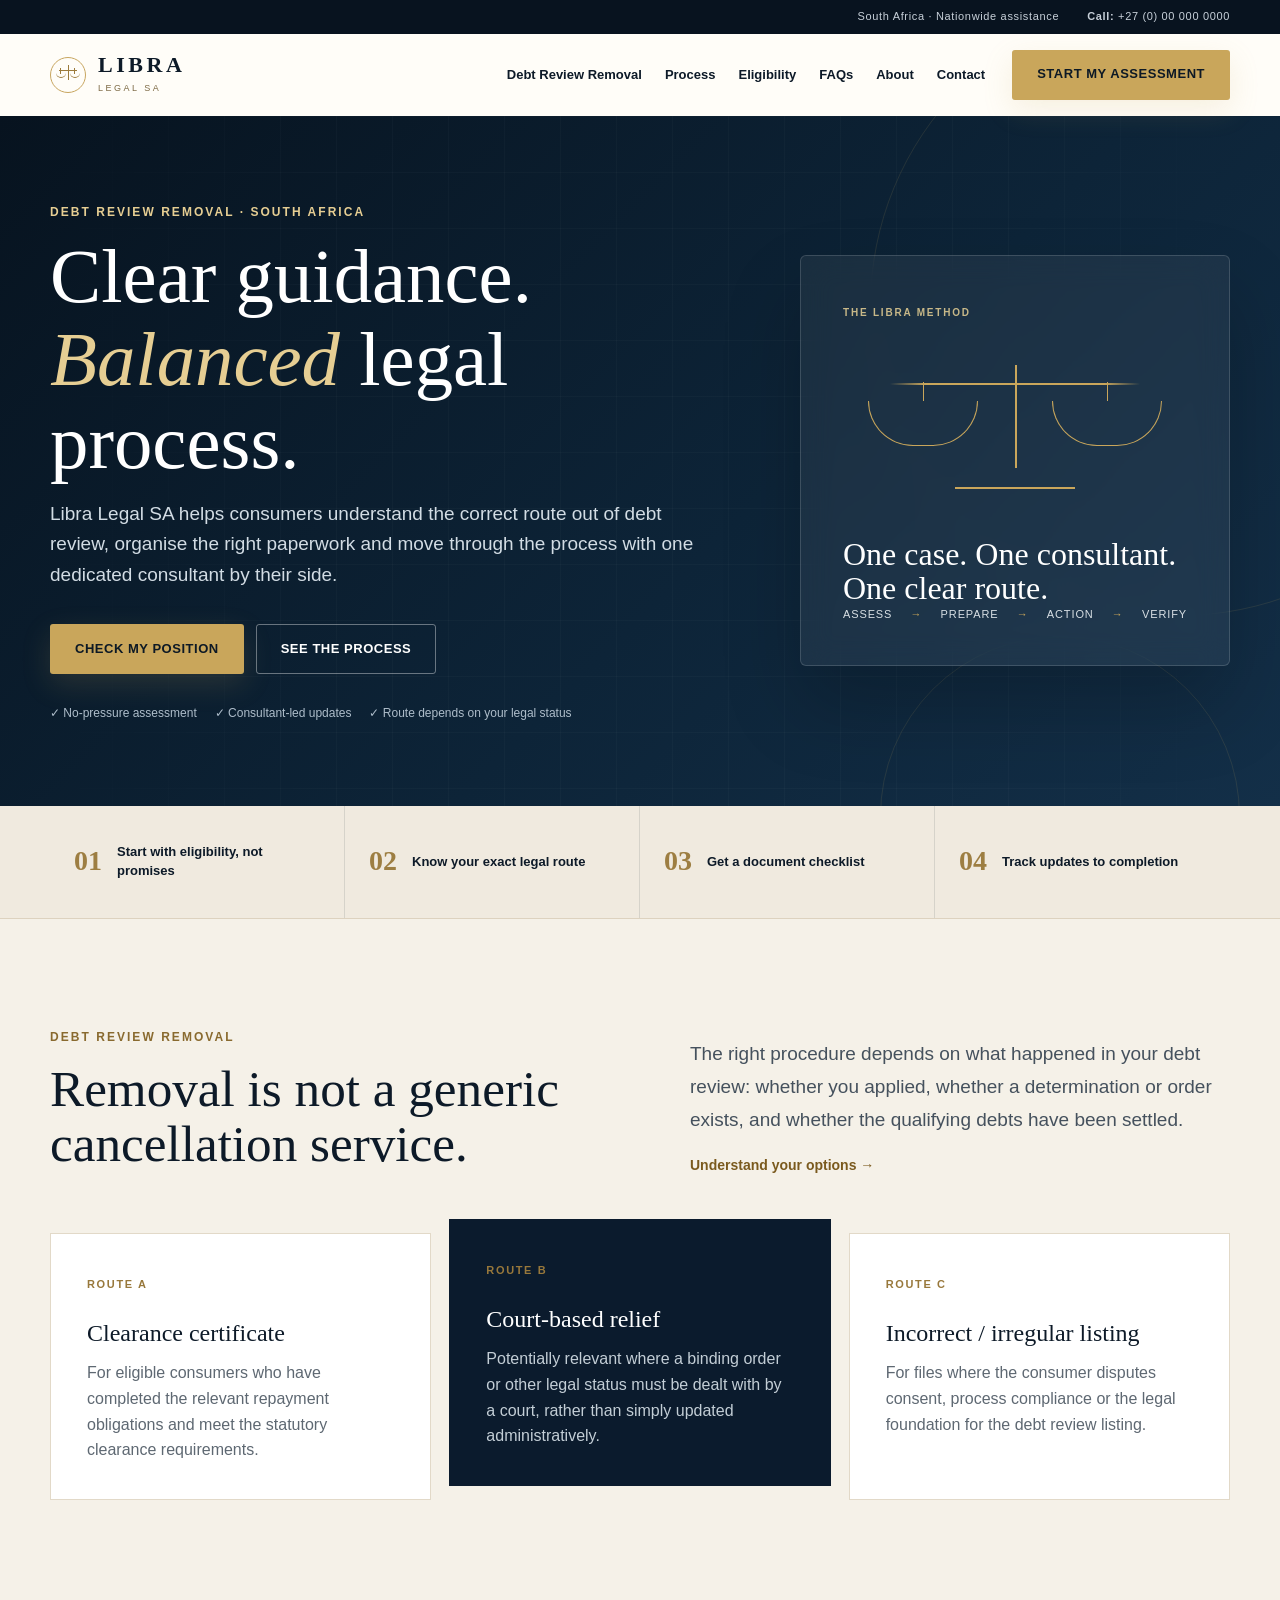
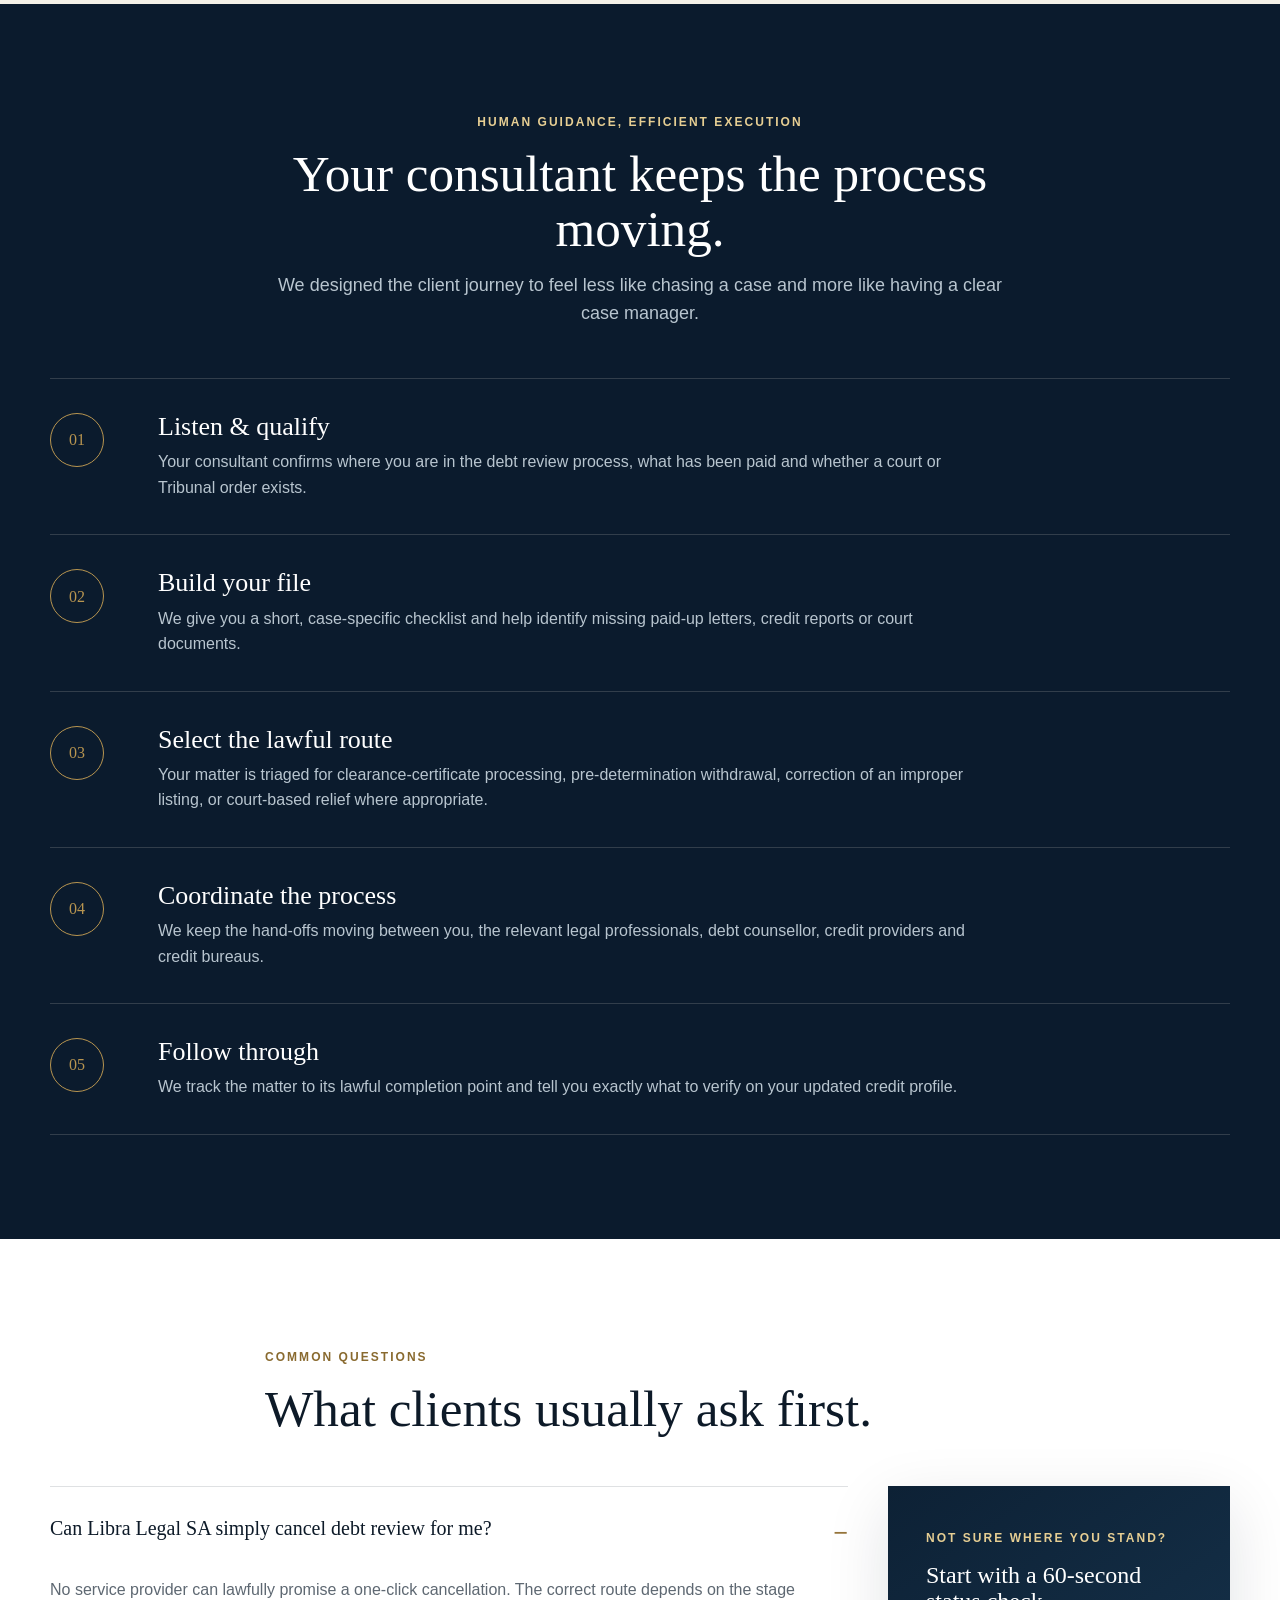
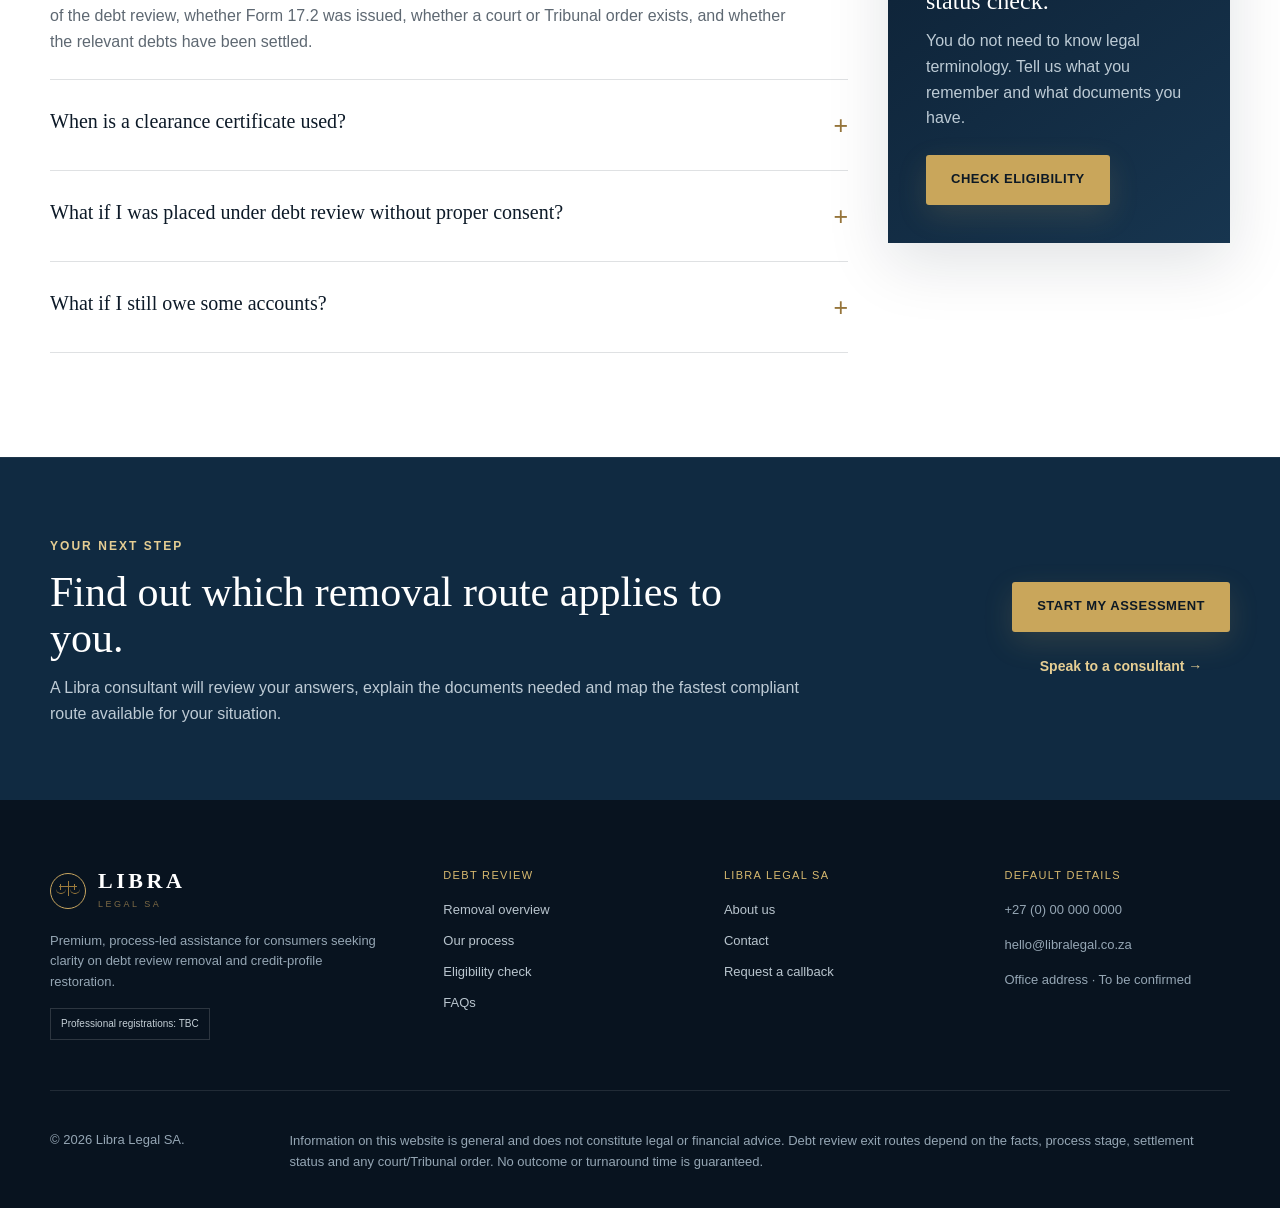
==== index.html @ 7b9835c5 "Add Libra Legal SA home page" ====
<!doctype html><html lang="en"><head><meta charset="utf-8"><meta name="viewport" content="width=device-width,initial-scale=1"><title>Libra Legal SA | Debt Review Removal</title><meta name="description" content="Libra Legal SA helps South African consumers understand and navigate the lawful debt review removal process."><link rel="stylesheet" href="assets/styles.css"></head><body><header class="site-header"><div class="utility-bar"><div class="shell utility-inner"><span>South Africa · Nationwide assistance</span><span><b>Call:</b> +27 (0) 00 000 0000</span></div></div><div class="shell nav-row"><a href="index.html" class="brand" aria-label="Libra Legal SA home"><span class="brand-mark" aria-hidden="true"><span class="scale-beam"></span><span class="scale-stem"></span><span class="scale-pan scale-pan-left"></span><span class="scale-pan scale-pan-right"></span></span><span><strong>LIBRA</strong><small>LEGAL SA</small></span></a><button class="menu-button" aria-expanded="false" aria-label="Toggle navigation"><span></span><span></span><span></span></button><nav class="nav-links" aria-label="Primary navigation"><a href="debt-review-removal.html">Debt Review Removal</a><a href="process.html">Process</a><a href="eligibility.html">Eligibility</a><a href="faq.html">FAQs</a><a href="about.html">About</a><a href="contact.html">Contact</a><a href="apply.html" class="button button-gold nav-cta">Start My Assessment</a></nav></div></header><main><section class="hero hero-home"><div class="hero-orbit orbit-one"></div><div class="hero-orbit orbit-two"></div><div class="shell hero-grid"><div class="hero-copy"><span class="eyebrow light">Debt review removal · South Africa</span><h1>Clear guidance.<br><em>Balanced</em> legal process.</h1><p class="hero-lead">Libra Legal SA helps consumers understand the correct route out of debt review, organise the right paperwork and move through the process with one dedicated consultant by their side.</p><div class="hero-actions"><a href="apply.html" class="button button-gold">Check My Position</a><a href="process.html" class="button button-ghost">See the Process</a></div><div class="hero-trust"><span>✓ No-pressure assessment</span><span>✓ Consultant-led updates</span><span>✓ Route depends on your legal status</span></div></div><div class="hero-panel"><div class="balance-card"><span class="mini-label">THE LIBRA METHOD</span><div class="balance-visual" aria-hidden="true"><div class="bv-beam"></div><div class="bv-stem"></div><div class="bv-base"></div><div class="bv-pan left"></div><div class="bv-pan right"></div></div><h2>One case. One consultant. One clear route.</h2><div class="micro-steps"><span>Assess</span><i>→</i><span>Prepare</span><i>→</i><span>Action</span><i>→</i><span>Verify</span></div></div></div></div></section><section class="stats-strip"><div class="shell stats-grid"><div><strong>01</strong><span>Start with eligibility, not promises</span></div><div><strong>02</strong><span>Know your exact legal route</span></div><div><strong>03</strong><span>Get a document checklist</span></div><div><strong>04</strong><span>Track updates to completion</span></div></div></section><section class="section ivory"><div class="shell split-heading"><div><span class="eyebrow">Debt review removal</span><h2>Removal is not a generic cancellation service.</h2></div><div><p class="big-copy">The right procedure depends on what happened in your debt review: whether you applied, whether a determination or order exists, and whether the qualifying debts have been settled.</p><a class="text-link" href="debt-review-removal.html">Understand your options →</a></div></div><div class="shell route-grid"><article class="route-card"><span>Route A</span><h3>Clearance certificate</h3><p>For eligible consumers who have completed the relevant repayment obligations and meet the statutory clearance requirements.</p></article><article class="route-card featured"><span>Route B</span><h3>Court-based relief</h3><p>Potentially relevant where a binding order or other legal status must be dealt with by a court, rather than simply updated administratively.</p></article><article class="route-card"><span>Route C</span><h3>Incorrect / irregular listing</h3><p>For files where the consumer disputes consent, process compliance or the legal foundation for the debt review listing.</p></article></div></section><section class="section dark-section"><div class="shell section-heading centered"><span class="eyebrow light">Human guidance, efficient execution</span><h2>Your consultant keeps the process moving.</h2><p>We designed the client journey to feel less like chasing a case and more like having a clear case manager.</p></div><div class="shell"><div class="journey-list"><article class="journey-step"><div class="journey-num">01</div><div><h3>Listen & qualify</h3><p>Your consultant confirms where you are in the debt review process, what has been paid and whether a court or Tribunal order exists.</p></div></article><article class="journey-step"><div class="journey-num">02</div><div><h3>Build your file</h3><p>We give you a short, case-specific checklist and help identify missing paid-up letters, credit reports or court documents.</p></div></article><article class="journey-step"><div class="journey-num">03</div><div><h3>Select the lawful route</h3><p>Your matter is triaged for clearance-certificate processing, pre-determination withdrawal, correction of an improper listing, or court-based relief where appropriate.</p></div></article><article class="journey-step"><div class="journey-num">04</div><div><h3>Coordinate the process</h3><p>We keep the hand-offs moving between you, the relevant legal professionals, debt counsellor, credit providers and credit bureaus.</p></div></article><article class="journey-step"><div class="journey-num">05</div><div><h3>Follow through</h3><p>We track the matter to its lawful completion point and tell you exactly what to verify on your updated credit profile.</p></div></article></div></div></section><section class="section white"><div class="shell section-heading"><span class="eyebrow">Common questions</span><h2>What clients usually ask first.</h2></div><div class="shell faq-layout"><div class="faq-list"><article class="faq-item is-open"><button aria-expanded="true"><span>Can Libra Legal SA simply cancel debt review for me?</span><span class="faq-symbol">−</span></button><div class="faq-answer"><p>No service provider can lawfully promise a one-click cancellation. The correct route depends on the stage of the debt review, whether Form 17.2 was issued, whether a court or Tribunal order exists, and whether the relevant debts have been settled.</p></div></article><article class="faq-item"><button aria-expanded="false"><span>When is a clearance certificate used?</span><span class="faq-symbol">+</span></button><div class="faq-answer" hidden><p>A section 71 clearance certificate is generally the cleanest route after the qualifying obligations under the debt rearrangement have been discharged. The certificate is issued by the appropriate NCR-registered debt counsellor and is then used to update the credit record.</p></div></article><article class="faq-item"><button aria-expanded="false"><span>What if I was placed under debt review without proper consent?</span><span class="faq-symbol">+</span></button><div class="faq-answer" hidden><p>That is a different legal issue from ordinary completion. We first assess the paperwork and status history. If the listing appears irregular, the matter may require correction, regulatory engagement and/or court relief, depending on the facts.</p></div></article><article class="faq-item"><button aria-expanded="false"><span>What if I still owe some accounts?</span><span class="faq-symbol">+</span></button><div class="faq-answer" hidden><p>You may not qualify for the ordinary clearance-certificate route yet. Depending on the stage of the matter and any order already granted, a court-based route may be considered. Eligibility must be assessed individually.</p></div></article></div><aside class="advisor-card"><span class="eyebrow light">Not sure where you stand?</span><h3>Start with a 60-second status check.</h3><p>You do not need to know legal terminology. Tell us what you remember and what documents you have.</p><a href="eligibility.html" class="button button-gold">Check Eligibility</a></aside></div></section><section class="cta-band"><div class="shell cta-grid"><div><span class="eyebrow light">Your next step</span><h2>Find out which removal route applies to you.</h2><p>A Libra consultant will review your answers, explain the documents needed and map the fastest compliant route available for your situation.</p></div><div class="cta-actions"><a href="apply.html" class="button button-gold">Start My Assessment</a><a href="contact.html" class="text-link light-link">Speak to a consultant →</a></div></div></section></main><footer class="site-footer"><div class="shell footer-grid"><div><a href="index.html" class="brand" aria-label="Libra Legal SA home"><span class="brand-mark" aria-hidden="true"><span class="scale-beam"></span><span class="scale-stem"></span><span class="scale-pan scale-pan-left"></span><span class="scale-pan scale-pan-right"></span></span><span><strong>LIBRA</strong><small>LEGAL SA</small></span></a><p class="footer-intro">Premium, process-led assistance for consumers seeking clarity on debt review removal and credit-profile restoration.</p><div class="legal-chip">Professional registrations: TBC</div></div><div><h3>Debt Review</h3><a href="debt-review-removal.html">Removal overview</a><a href="process.html">Our process</a><a href="eligibility.html">Eligibility check</a><a href="faq.html">FAQs</a></div><div><h3>Libra Legal SA</h3><a href="about.html">About us</a><a href="contact.html">Contact</a><a href="apply.html">Request a callback</a></div><div><h3>Default details</h3><p>+27 (0) 00 000 0000</p><p>hello@libralegal.co.za</p><p>Office address · To be confirmed</p></div></div><div class="shell footer-bottom"><p>© 2026 Libra Legal SA.</p><p class="footer-disclaimer">Information on this website is general and does not constitute legal or financial advice. Debt review exit routes depend on the facts, process stage, settlement status and any court/Tribunal order. No outcome or turnaround time is guaranteed.</p></div></footer><script src="assets/site.js"></script></body></html>
---- assets/styles.css ----
:root {
  --ink: #0d1a28;
  --navy: #0b1b2d;
  --navy-2: #122b42;
  --gold: #c9a65b;
  --gold-light: #e6ce93;
  --ivory: #f5f1e8;
  --paper: #fffdf8;
  --line: rgba(13, 26, 40, 0.13);
  --muted: #5e6872;
  --white: #ffffff;
  --shadow: 0 20px 60px rgba(9, 24, 39, 0.12);
}
* { box-sizing: border-box; }
html { scroll-behavior: smooth; }
body { margin: 0; font-family: Arial, Helvetica, sans-serif; color: var(--ink); background: var(--paper); line-height: 1.6; }
a { color: inherit; text-decoration: none; }
button, input, select, textarea { font: inherit; }
button { cursor: pointer; }
.shell { width: min(1180px, calc(100% - 40px)); margin: 0 auto; }
.narrow { max-width: 820px; }
.eyebrow { display: inline-block; text-transform: uppercase; letter-spacing: .17em; font-size: 12px; font-weight: 800; color: #896a2f; margin-bottom: 14px; }
.eyebrow.light { color: var(--gold-light); }
h1,h2,h3 { font-family: Georgia, 'Times New Roman', serif; line-height: 1.08; margin: 0; font-weight: 500; }
h1 { font-size: clamp(48px, 6vw, 82px); }
h2 { font-size: clamp(34px, 4vw, 52px); }
h3 { font-size: 24px; }
p { color: var(--muted); margin: 14px 0 0; }
.button { display: inline-flex; align-items: center; justify-content: center; min-height: 50px; padding: 0 24px; border-radius: 3px; font-size: 13px; font-weight: 800; letter-spacing: .04em; text-transform: uppercase; transition: .2s ease; border: 1px solid transparent; }
.button:hover { transform: translateY(-1px); }
.button-gold { background: var(--gold); color: #0d1925; box-shadow: 0 10px 30px rgba(201,166,91,.16); }
.button-gold:hover { background: #d4b56f; }
.button-dark { background: var(--navy); color: white; }
.button-ghost { color: white; border-color: rgba(255,255,255,.38); }
.text-link { display: inline-block; margin-top: 18px; color: #7a5a1e; font-weight: 800; font-size: 14px; }
.light-link { color: var(--gold-light); }
.utility-bar { background: #08131f; color: #c7d0d9; font-size: 11px; letter-spacing: .06em; }
.utility-inner { display:flex; justify-content:flex-end; gap:28px; padding: 8px 0; }
.site-header { background: rgba(255,253,248,.97); position: sticky; top: 0; z-index: 50; box-shadow: 0 1px 0 var(--line); backdrop-filter: blur(14px); }
.nav-row { min-height: 82px; display: flex; align-items: center; justify-content: space-between; gap: 30px; }
.brand { display: inline-flex; align-items: center; gap: 12px; min-width: 168px; }
.brand strong { display:block; font-family: Georgia, serif; font-size: 22px; letter-spacing:.16em; line-height:1; }
.brand small { display:block; font-size:9px; letter-spacing:.28em; color:#7d6a45; margin-top:5px; }
.brand-mark { width: 36px; height: 36px; position:relative; border: 1px solid #c7a55f; border-radius:50%; display:inline-block; }
.scale-beam { position:absolute; left:8px; right:8px; top:12px; height:1px; background:#9c7b3c; }
.scale-stem { position:absolute; width:1px; height:15px; left:17px; top:7px; background:#9c7b3c; }
.scale-pan { position:absolute; width:10px; height:5px; border-bottom:1px solid #9c7b3c; border-radius:0 0 10px 10px; top:15px; }
.scale-pan:before { content:""; position:absolute; width:1px; height:6px; background:#9c7b3c; left:4px; top:-5px; }
.scale-pan-left { left:5px; }.scale-pan-right{right:5px;}
.nav-links { display:flex; align-items:center; gap:23px; font-size:13px; font-weight:700; }
.nav-links > a:not(.button) { padding: 30px 0 27px; border-bottom: 2px solid transparent; }
.nav-links > a.active { color:#8a6a2f; border-bottom-color: var(--gold); }
.nav-cta { margin-left: 4px; }
.menu-button { display:none; background:none; border:0; padding:8px; }
.menu-button span { display:block; width:24px; height:2px; background:var(--ink); margin:5px 0; }
.hero { position:relative; overflow:hidden; background: linear-gradient(135deg, #07131f 0%, #0d2438 58%, #132f48 100%); color:white; }
.hero:before { content:""; position:absolute; inset:0; background-image: linear-gradient(rgba(255,255,255,.025) 1px, transparent 1px), linear-gradient(90deg, rgba(255,255,255,.025) 1px, transparent 1px); background-size:56px 56px; mask-image:linear-gradient(to right, transparent, black 25%, black 80%, transparent); }
.hero-grid { min-height: 690px; display:grid; grid-template-columns: 1.18fr .82fr; align-items:center; gap:72px; position:relative; z-index:2; padding:80px 0; }
.hero-copy h1 em { color: var(--gold-light); font-weight:500; }
.hero-lead { color:#d2dce4; font-size:19px; max-width:700px; }
.hero-actions { display:flex; gap:12px; margin-top:34px; }
.hero-trust { display:flex; flex-wrap:wrap; gap:18px; margin-top:30px; color:#aebdca; font-size:12px; }
.hero-panel { display:flex; justify-content:flex-end; }
.balance-card { width:100%; max-width:430px; padding:42px; background:rgba(255,255,255,.06); border:1px solid rgba(255,255,255,.15); border-radius:6px; box-shadow:0 40px 80px rgba(0,0,0,.2); backdrop-filter:blur(15px); }
.mini-label { letter-spacing:.18em; font-size:10px; color:#c8b888; font-weight:800; }
.balance-card h2 { font-size:32px; margin-top:28px; }
.balance-visual { height:170px; position:relative; margin:15px 0; }
.bv-beam { position:absolute; left:50%; top:44px; width:250px; height:2px; transform:translateX(-50%); background:linear-gradient(90deg, transparent, #c9a65b 14%, #c9a65b 86%, transparent); }
.bv-stem { position:absolute; left:50%; top:26px; width:2px; height:103px; background:#c9a65b; }
.bv-base { position:absolute; left:50%; transform:translateX(-50%); bottom:20px; width:120px; height:2px; background:#c9a65b; }
.bv-pan { position:absolute; top:62px; width:110px; height:45px; border:1px solid #c9a65b; border-top:0; border-radius:0 0 70px 70px; }
.bv-pan:before {content:""; position:absolute; top:-19px; left:54px; width:1px; height:19px; background:#c9a65b;}
.bv-pan.left{left:25px}.bv-pan.right{right:25px}
.micro-steps { display:flex; align-items:center; justify-content:space-between; gap:7px; font-size:11px; text-transform:uppercase; letter-spacing:.08em; color:#d9e0e5; }
.micro-steps i { color:#c9a65b; font-style:normal; }
.hero-orbit { position:absolute; border:1px solid rgba(201,166,91,.13); border-radius:50%; }
.orbit-one { width:620px; height:620px; right:-210px; top:-120px; }.orbit-two{width:360px;height:360px;right:40px;bottom:-190px;}
.stats-strip { background:#f0eadf; border-bottom:1px solid #ddd2bf; }
.stats-grid { display:grid; grid-template-columns:repeat(4,1fr); }
.stats-grid div { min-height:112px; padding:25px 24px; border-right:1px solid rgba(13,26,40,.11); display:flex; gap:15px; align-items:center; }
.stats-grid div:last-child{border-right:0}.stats-grid strong{font-family:Georgia,serif;font-size:28px;color:#9d7e42}.stats-grid span{font-size:13px;font-weight:700;line-height:1.4}
.section { padding: 104px 0; }
.ivory { background: var(--ivory); }.white{background:#fff}.dark-section{background:var(--navy);color:white}.dark-section p{color:#b8c5cf}
.split-heading { display:grid; grid-template-columns:1fr 1fr; gap:100px; align-items:start; }
.split-heading h2 { max-width:520px; }.big-copy{font-size:19px;line-height:1.75;color:#45515d}
.route-grid { display:grid; grid-template-columns:repeat(3,1fr); gap:18px; margin-top:55px; }
.route-card { background:#fff; padding:36px; border:1px solid #e2d9c8; min-height:250px; position:relative; }
.route-card > span { font-size:11px; letter-spacing:.15em; text-transform:uppercase; color:#98783b; font-weight:800; }
.route-card h3{margin-top:25px}.route-card.featured{background:var(--navy);color:white;border-color:var(--navy);transform:translateY(-14px)}.route-card.featured p{color:#c3ced6}
.section-heading { max-width:750px; margin-bottom:50px; }.section-heading.centered{margin-left:auto;margin-right:auto;text-align:center}.section-heading>p{font-size:18px}
.journey-list { border-top:1px solid rgba(150,150,150,.28); }
.journey-step { display:grid; grid-template-columns:80px 1fr; gap:28px; padding:34px 0; border-bottom:1px solid rgba(150,150,150,.28); }
.journey-num { width:54px;height:54px;border:1px solid #b89550;border-radius:50%;display:flex;align-items:center;justify-content:center;font-family:Georgia,serif;color:#b89550; }
.journey-step h3{font-size:26px}.journey-step p{max-width:830px;margin-top:8px}
.faq-layout { display:grid; grid-template-columns:1.4fr .6fr; gap:40px; align-items:start; }
.faq-list { border-top:1px solid var(--line); }
.faq-item { border-bottom:1px solid var(--line); }
.faq-item button { width:100%;background:none;border:0;padding:25px 0;display:flex;justify-content:space-between;gap:25px;text-align:left;font-family:Georgia,serif;font-size:20px;color:var(--ink); }
.faq-symbol{font-family:Arial;font-size:25px;color:#96753b}.faq-answer{padding:0 50px 25px 0}.faq-answer p{margin-top:0}
.advisor-card { background:linear-gradient(145deg,#0d2135,#17354f);color:white;padding:38px;box-shadow:var(--shadow); }.advisor-card p{color:#bdcbd5}.advisor-card .button{margin-top:24px}
.cta-band { background:#102a41;color:white;padding:74px 0;border-top:1px solid rgba(255,255,255,.06)}.cta-band.compact{padding:58px 0}.cta-grid{display:grid;grid-template-columns:1fr auto;gap:70px;align-items:center}.cta-grid h2{font-size:42px;max-width:730px}.cta-grid p{color:#becbd5;max-width:780px}.cta-actions{display:flex;flex-direction:column;align-items:center;gap:5px}
.site-footer { background:#08131f;color:white;padding-top:70px}.site-footer .brand{color:white}.site-footer p{color:#95a6b4;font-size:13px}.footer-grid{display:grid;grid-template-columns:1.5fr repeat(3,1fr);gap:55px}.footer-grid h3{font-family:Arial,sans-serif;text-transform:uppercase;letter-spacing:.12em;font-size:11px;color:#d7b96f;margin-bottom:18px}.footer-grid>div>a:not(.brand){display:block;color:#b9c5ce;font-size:13px;margin:10px 0}.footer-intro{max-width:330px}.legal-chip{display:inline-block;margin-top:15px;border:1px solid rgba(255,255,255,.15);padding:7px 10px;font-size:10px;color:#c5d0d7}.footer-bottom{border-top:1px solid rgba(255,255,255,.1);margin-top:50px;padding:25px 0 35px;display:grid;grid-template-columns:.35fr 1.65fr;gap:40px}.footer-disclaimer{line-height:1.65}
.page-hero { background:linear-gradient(135deg,#081725,#12324d);color:white;padding:105px 0 100px;position:relative;overflow:hidden}.page-hero:after{content:"";position:absolute;width:430px;height:430px;border:1px solid rgba(201,166,91,.15);border-radius:50%;right:-80px;top:-160px}.page-hero h1{font-size:clamp(45px,5.5vw,72px)}.page-hero p{font-size:19px;color:#c5d1da;max-width:760px}.page-hero .button{margin-top:28px}
.content-grid{display:grid;grid-template-columns:1.25fr .75fr;gap:70px;align-items:start}.content-main p{font-size:18px}.notice-box{margin-top:30px;padding:22px;border-left:3px solid var(--gold);background:#f4efe5;color:#43505c}.side-card{background:#f7f3eb;padding:34px;border:1px solid #e5dbc9}.side-card ul{padding-left:20px;color:#56616c}.side-card li{margin:12px 0}
.pathway-grid{display:grid;grid-template-columns:repeat(3,1fr);gap:20px}.pathway-grid article{background:white;border:1px solid #e1d8c7;padding:36px}.path-icon{width:48px;height:48px;border:1px solid #bd9952;display:flex;align-items:center;justify-content:center;border-radius:50%;color:#8a692d;font-family:Georgia,serif;margin-bottom:26px}.pathway-grid h3{font-size:26px}.pathway-grid a{display:inline-block;margin-top:20px;color:#806027;font-weight:800;font-size:13px}
.two-col{display:grid;grid-template-columns:.75fr 1.25fr;gap:90px;align-items:start}.document-list{display:grid;grid-template-columns:1fr 1fr;border-top:1px solid rgba(255,255,255,.16)}.document-list span{padding:22px 16px;border-bottom:1px solid rgba(255,255,255,.16);font-size:14px;color:#d0d9e0}.document-list span:before{content:"✓";color:#d0ad63;margin-right:11px}
.procedure-grid{display:grid;grid-template-columns:.7fr 1.3fr;gap:90px}.procedure-title{position:sticky;top:145px;align-self:start}.procedure-flow article{display:grid;grid-template-columns:60px 1fr;gap:20px;padding:25px 0;border-bottom:1px solid var(--line)}.procedure-flow article:first-child{border-top:1px solid var(--line)}.procedure-flow b{width:42px;height:42px;border:1px solid #b8944f;border-radius:50%;display:flex;align-items:center;justify-content:center;color:#8f6e32}.procedure-flow h3{font-size:24px}.procedure-flow p{margin-top:5px}
.promise-grid{display:grid;grid-template-columns:.7fr 1.3fr;gap:80px}.promise-cards{display:grid;grid-template-columns:repeat(3,1fr);gap:15px}.promise-cards article{border:1px solid rgba(255,255,255,.15);padding:27px}.promise-cards h3{font-size:22px}
.eligibility-layout{display:grid;grid-template-columns:.65fr 1.35fr;gap:70px;align-items:start}.mini-disclaimer{margin-top:25px;font-size:12px;color:#737c84;border-left:2px solid #b99652;padding-left:13px}.eligibility-card{background:white;padding:40px;box-shadow:var(--shadow);border:1px solid #e5dccb}.question-block{padding:5px 0 27px;margin-bottom:22px;border-bottom:1px solid var(--line)}.question-block h3{font-size:22px}.pill-options{display:flex;gap:9px;margin-top:18px}.pill-options button{border:1px solid #d2c7b4;background:#fbfaf6;padding:9px 17px;border-radius:999px;font-size:12px;font-weight:800;color:#4f5c67}.pill-options button.selected{background:var(--navy);color:white;border-color:var(--navy)}.screening-result{background:#f4efe4;padding:28px;margin-top:18px}.screening-result h2{font-size:31px}.screening-result .button{margin-top:22px}.screening-hint{font-size:13px}
.faq-page-grid{display:grid;grid-template-columns:.75fr 1.25fr;gap:80px}.about-grid{display:grid;grid-template-columns:.75fr 1.25fr;gap:100px}.values-grid{display:grid;grid-template-columns:repeat(4,1fr);gap:16px}.values-grid article{background:white;padding:30px;border:1px solid #e5dccb}.values-grid span{font-family:Georgia,serif;color:#9d7b3a;font-size:23px}.values-grid h3{margin-top:26px;font-size:24px}
.contact-grid{display:grid;grid-template-columns:repeat(3,1fr);gap:18px}.contact-card{background:white;border:1px solid #e3dac9;padding:34px}.contact-card h2{font-size:28px}.contact-action{margin-top:30px;background:var(--navy);color:white;padding:40px;display:flex;justify-content:space-between;align-items:center;gap:30px}.contact-action h2{font-size:34px}.contact-action p{color:#bdc9d2}
.apply-page{background:linear-gradient(135deg,#071520,#102b43);min-height:calc(100vh - 112px);padding:80px 0;color:white}.apply-grid{display:grid;grid-template-columns:.8fr 1.2fr;gap:70px;align-items:start}.apply-copy{padding-top:40px;position:sticky;top:150px}.apply-copy h1{font-size:56px}.apply-copy>p{color:#c2ced7;font-size:18px}.apply-points{display:flex;flex-direction:column;gap:14px;margin-top:34px}.apply-points span{font-size:14px;color:#d8e0e5}.apply-points b{display:inline-flex;width:28px;height:28px;border:1px solid #bb9954;border-radius:50%;align-items:center;justify-content:center;color:#d2b876;margin-right:10px}.security-note{margin-top:30px;font-size:12px;color:#8fa3b2}.form-shell{background:#fff;color:var(--ink);padding:42px;box-shadow:0 30px 80px rgba(0,0,0,.2)}.form-grid{display:grid;grid-template-columns:1fr 1fr;gap:20px}.lead-form label{font-size:12px;font-weight:800;color:#3f4a54;display:flex;flex-direction:column;gap:7px}.lead-form input,.lead-form select,.lead-form textarea{width:100%;border:1px solid #d8d2c6;padding:13px 14px;background:#fdfcf9;color:var(--ink);outline:none}.lead-form input:focus,.lead-form select:focus,.lead-form textarea:focus{border-color:#b18d47;box-shadow:0 0 0 3px rgba(177,141,71,.1)}.wide{grid-column:1/-1}.checkbox-row{margin-top:20px!important;display:grid!important;grid-template-columns:auto 1fr;align-items:start;gap:10px!important;line-height:1.45}.checkbox-row input{width:auto}.form-submit{width:100%;margin-top:20px;border:0}.form-note{text-align:center;font-size:11px}.success-card{text-align:center;padding:55px 10px}.success-icon{width:64px;height:64px;border-radius:50%;background:#eef1e9;border:1px solid #94a672;display:flex;align-items:center;justify-content:center;margin:0 auto 25px;font-size:28px;color:#607943}.success-card h2{font-size:36px}.success-card .button{margin-top:25px}
@media (max-width: 1050px){.nav-links{gap:14px;font-size:12px}.nav-cta{padding:0 15px}.hero-grid{gap:35px}.footer-grid{grid-template-columns:1.2fr 1fr 1fr}.footer-grid>div:last-child{grid-column:2/-1}.promise-cards{grid-template-columns:1fr}.values-grid{grid-template-columns:1fr 1fr}}
@media (max-width: 850px){.utility-inner{justify-content:center}.utility-inner span:first-child{display:none}.menu-button{display:block}.nav-links{position:absolute;display:none;flex-direction:column;align-items:stretch;gap:0;top:114px;left:0;right:0;background:#fff;padding:18px 20px 25px;box-shadow:0 25px 40px rgba(0,0,0,.12)}.nav-links.nav-open{display:flex}.nav-links > a:not(.button){padding:14px 8px;border-bottom:1px solid #eee}.nav-cta{margin-top:12px}.hero-grid{grid-template-columns:1fr;min-height:auto}.hero-panel{justify-content:flex-start}.balance-card{max-width:520px}.stats-grid{grid-template-columns:1fr 1fr}.split-heading,.faq-layout,.content-grid,.two-col,.procedure-grid,.promise-grid,.eligibility-layout,.faq-page-grid,.about-grid,.apply-grid{grid-template-columns:1fr;gap:45px}.procedure-title,.apply-copy{position:static}.route-grid,.pathway-grid,.contact-grid{grid-template-columns:1fr}.route-card.featured{transform:none}.document-list{grid-template-columns:1fr}.cta-grid{grid-template-columns:1fr}.cta-actions{align-items:flex-start}.footer-grid{grid-template-columns:1fr 1fr}.footer-grid>div:last-child{grid-column:auto}.footer-bottom{grid-template-columns:1fr;gap:5px}.section{padding:78px 0}.values-grid{grid-template-columns:1fr 1fr}.contact-action{align-items:flex-start;flex-direction:column}.form-shell{padding:30px}}
@media (max-width: 560px){.shell{width:min(100% - 28px,1180px)}.hero-grid{padding:64px 0}.hero h1{font-size:48px}.hero-actions{flex-direction:column;align-items:stretch}.hero-trust{flex-direction:column;gap:8px}.balance-card{padding:28px}.stats-grid{grid-template-columns:1fr}.stats-grid div{border-right:0;border-bottom:1px solid rgba(13,26,40,.11)}.split-heading{gap:30px}.section{padding:65px 0}.journey-step{grid-template-columns:54px 1fr;gap:16px}.journey-num{width:46px;height:46px}.footer-grid{grid-template-columns:1fr}.values-grid{grid-template-columns:1fr}.form-grid{grid-template-columns:1fr}.wide{grid-column:auto}.form-shell{padding:22px}.pill-options{flex-wrap:wrap}.page-hero{padding:75px 0}.page-hero h1{font-size:44px}.apply-copy h1{font-size:46px}.utility-bar{display:none}.nav-links{top:82px}}
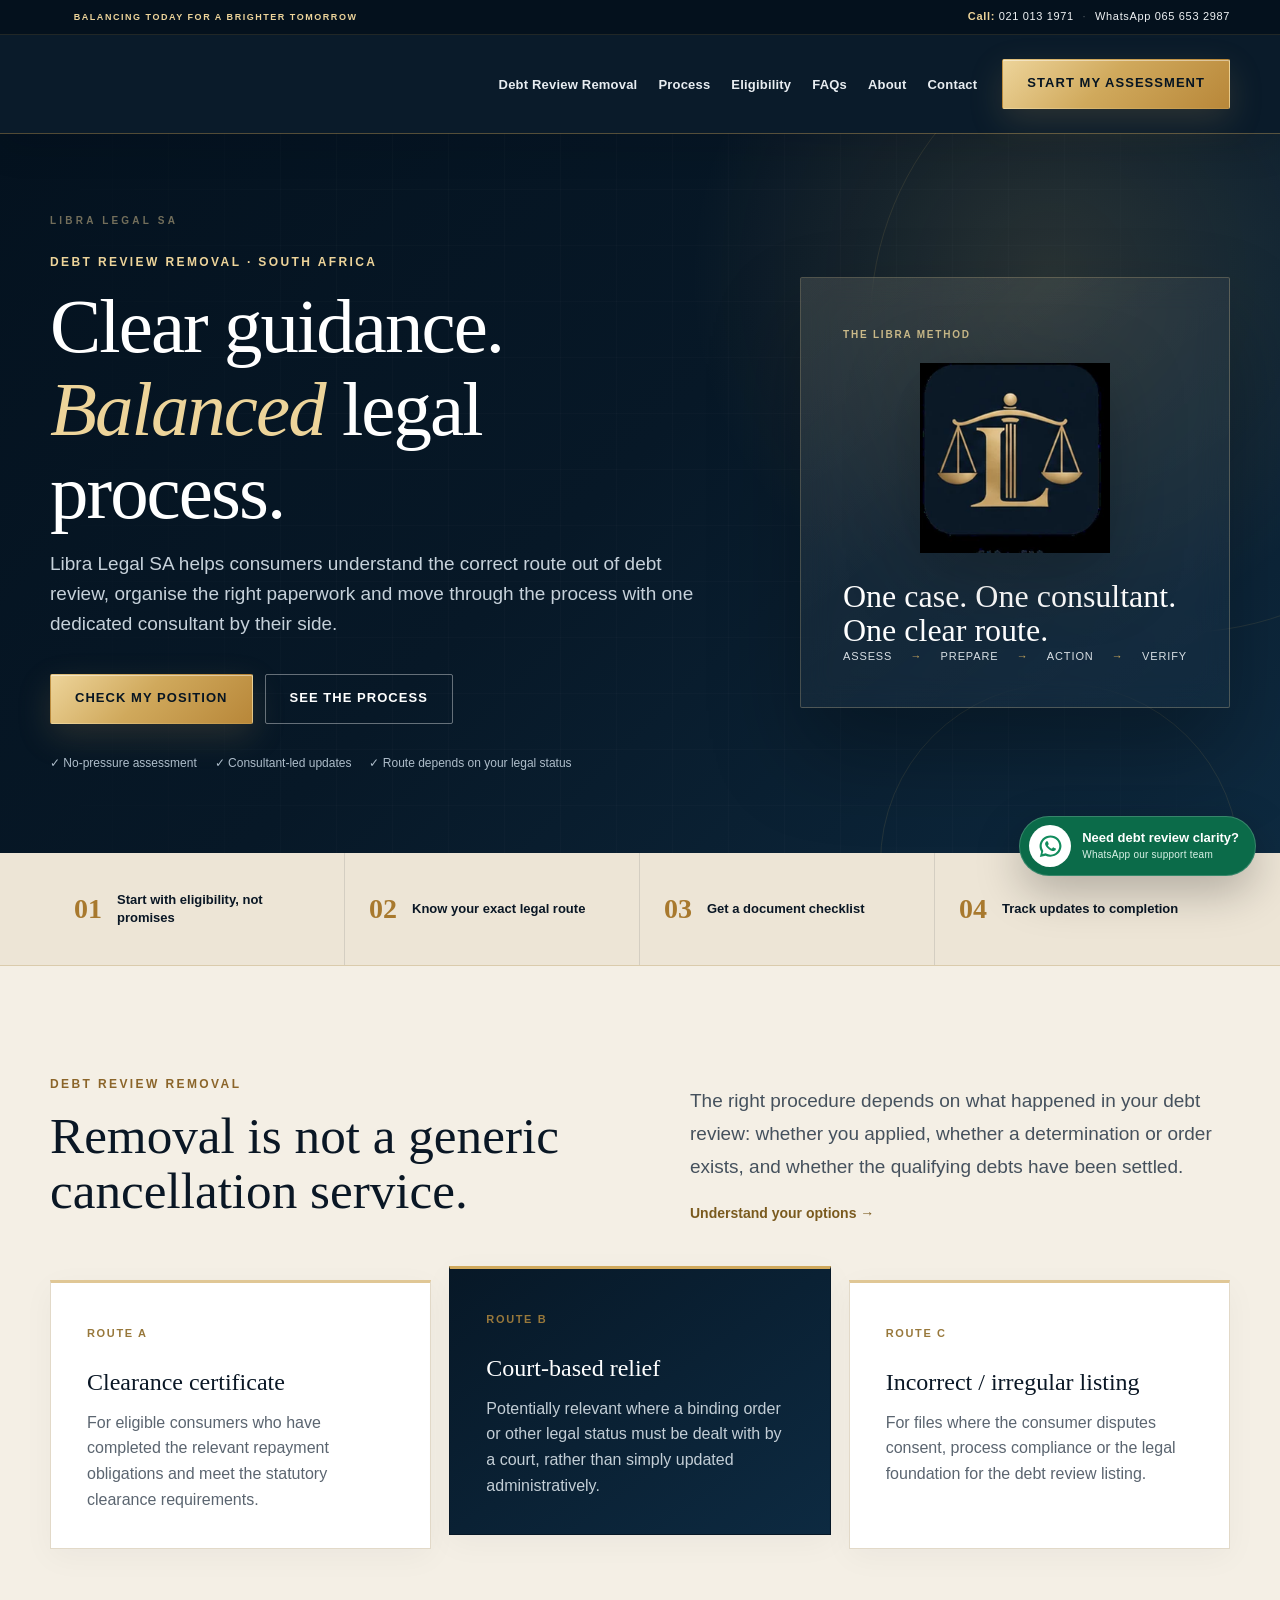
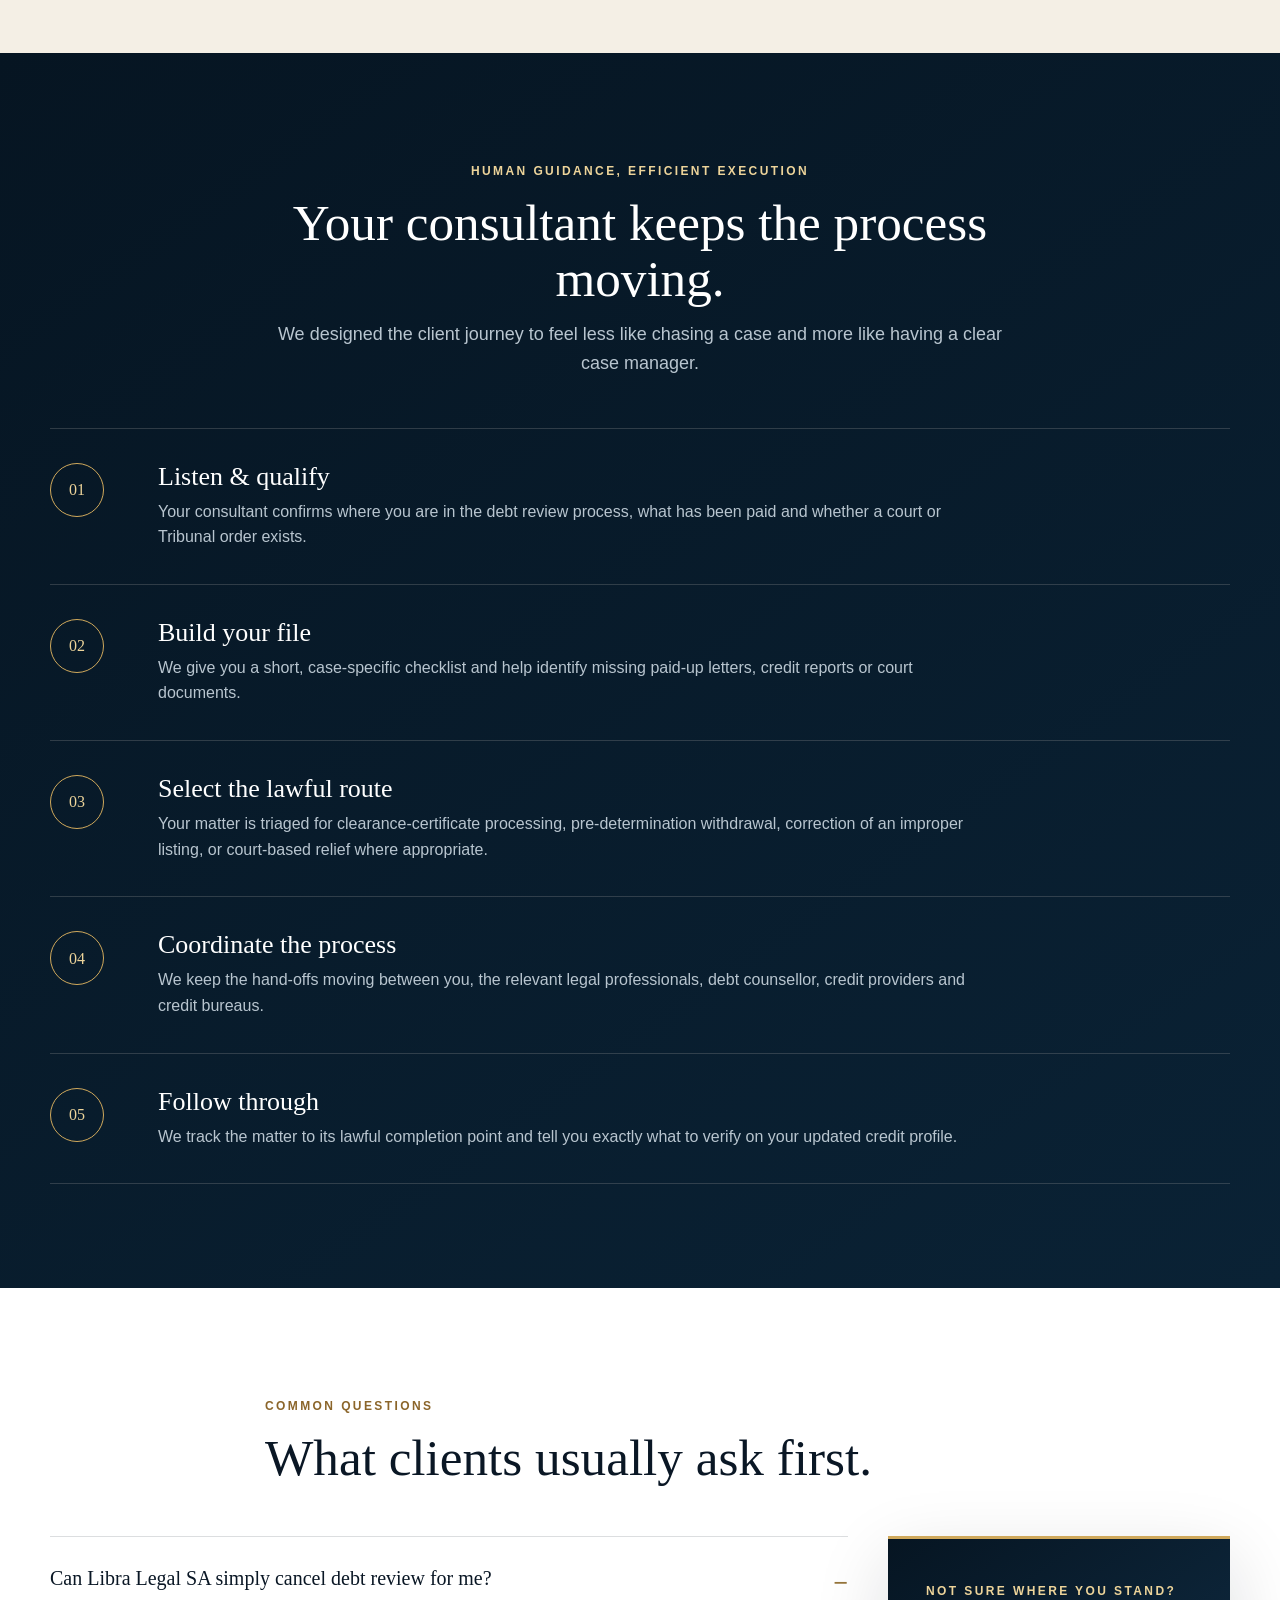
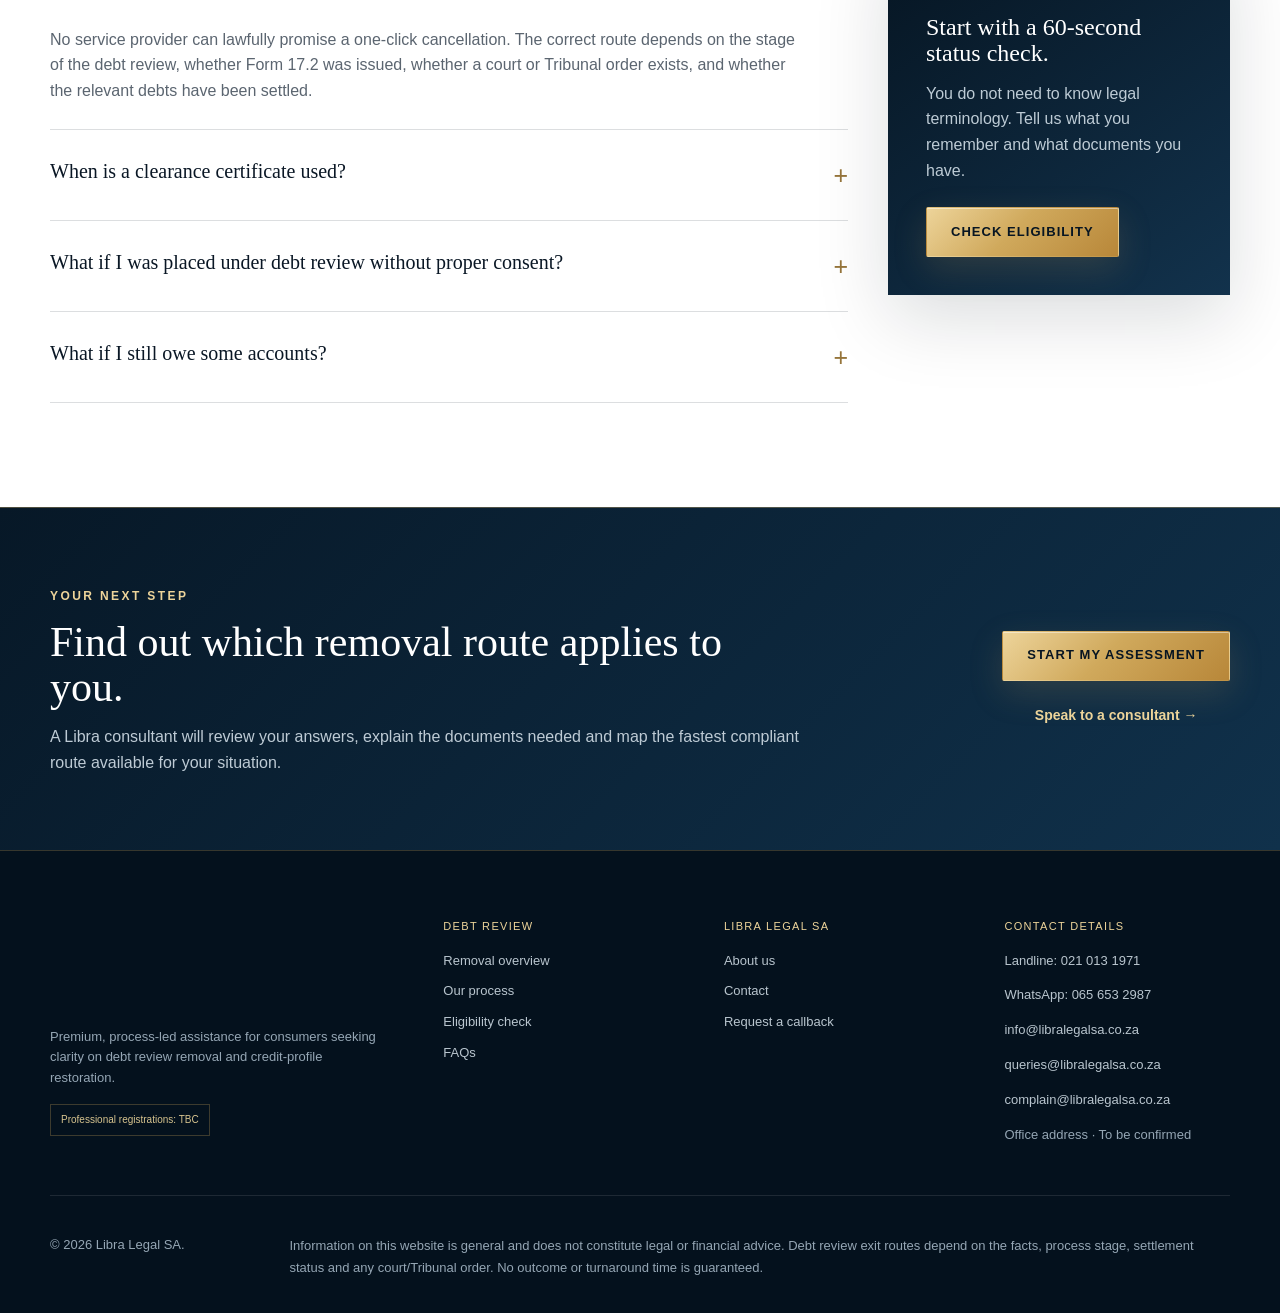
==== commit ef5adc9b: "Added files for the update" ====
--- a/index.html
+++ b/index.html
@@ -1 +1 @@
-<!doctype html><html lang="en"><head><meta charset="utf-8"><meta name="viewport" content="width=device-width,initial-scale=1"><title>Libra Legal SA | Debt Review Removal</title><meta name="description" content="Libra Legal SA helps South African consumers understand and navigate the lawful debt review removal process."><link rel="stylesheet" href="assets/styles.css"></head><body><header class="site-header"><div class="utility-bar"><div class="shell utility-inner"><span>South Africa · Nationwide assistance</span><span><b>Call:</b> +27 (0) 00 000 0000</span></div></div><div class="shell nav-row"><a href="index.html" class="brand" aria-label="Libra Legal SA home"><span class="brand-mark" aria-hidden="true"><span class="scale-beam"></span><span class="scale-stem"></span><span class="scale-pan scale-pan-left"></span><span class="scale-pan scale-pan-right"></span></span><span><strong>LIBRA</strong><small>LEGAL SA</small></span></a><button class="menu-button" aria-expanded="false" aria-label="Toggle navigation"><span></span><span></span><span></span></button><nav class="nav-links" aria-label="Primary navigation"><a href="debt-review-removal.html">Debt Review Removal</a><a href="process.html">Process</a><a href="eligibility.html">Eligibility</a><a href="faq.html">FAQs</a><a href="about.html">About</a><a href="contact.html">Contact</a><a href="apply.html" class="button button-gold nav-cta">Start My Assessment</a></nav></div></header><main><section class="hero hero-home"><div class="hero-orbit orbit-one"></div><div class="hero-orbit orbit-two"></div><div class="shell hero-grid"><div class="hero-copy"><span class="eyebrow light">Debt review removal · South Africa</span><h1>Clear guidance.<br><em>Balanced</em> legal process.</h1><p class="hero-lead">Libra Legal SA helps consumers understand the correct route out of debt review, organise the right paperwork and move through the process with one dedicated consultant by their side.</p><div class="hero-actions"><a href="apply.html" class="button button-gold">Check My Position</a><a href="process.html" class="button button-ghost">See the Process</a></div><div class="hero-trust"><span>✓ No-pressure assessment</span><span>✓ Consultant-led updates</span><span>✓ Route depends on your legal status</span></div></div><div class="hero-panel"><div class="balance-card"><span class="mini-label">THE LIBRA METHOD</span><div class="balance-visual" aria-hidden="true"><div class="bv-beam"></div><div class="bv-stem"></div><div class="bv-base"></div><div class="bv-pan left"></div><div class="bv-pan right"></div></div><h2>One case. One consultant. One clear route.</h2><div class="micro-steps"><span>Assess</span><i>→</i><span>Prepare</span><i>→</i><span>Action</span><i>→</i><span>Verify</span></div></div></div></div></section><section class="stats-strip"><div class="shell stats-grid"><div><strong>01</strong><span>Start with eligibility, not promises</span></div><div><strong>02</strong><span>Know your exact legal route</span></div><div><strong>03</strong><span>Get a document checklist</span></div><div><strong>04</strong><span>Track updates to completion</span></div></div></section><section class="section ivory"><div class="shell split-heading"><div><span class="eyebrow">Debt review removal</span><h2>Removal is not a generic cancellation service.</h2></div><div><p class="big-copy">The right procedure depends on what happened in your debt review: whether you applied, whether a determination or order exists, and whether the qualifying debts have been settled.</p><a class="text-link" href="debt-review-removal.html">Understand your options →</a></div></div><div class="shell route-grid"><article class="route-card"><span>Route A</span><h3>Clearance certificate</h3><p>For eligible consumers who have completed the relevant repayment obligations and meet the statutory clearance requirements.</p></article><article class="route-card featured"><span>Route B</span><h3>Court-based relief</h3><p>Potentially relevant where a binding order or other legal status must be dealt with by a court, rather than simply updated administratively.</p></article><article class="route-card"><span>Route C</span><h3>Incorrect / irregular listing</h3><p>For files where the consumer disputes consent, process compliance or the legal foundation for the debt review listing.</p></article></div></section><section class="section dark-section"><div class="shell section-heading centered"><span class="eyebrow light">Human guidance, efficient execution</span><h2>Your consultant keeps the process moving.</h2><p>We designed the client journey to feel less like chasing a case and more like having a clear case manager.</p></div><div class="shell"><div class="journey-list"><article class="journey-step"><div class="journey-num">01</div><div><h3>Listen & qualify</h3><p>Your consultant confirms where you are in the debt review process, what has been paid and whether a court or Tribunal order exists.</p></div></article><article class="journey-step"><div class="journey-num">02</div><div><h3>Build your file</h3><p>We give you a short, case-specific checklist and help identify missing paid-up letters, credit reports or court documents.</p></div></article><article class="journey-step"><div class="journey-num">03</div><div><h3>Select the lawful route</h3><p>Your matter is triaged for clearance-certificate processing, pre-determination withdrawal, correction of an improper listing, or court-based relief where appropriate.</p></div></article><article class="journey-step"><div class="journey-num">04</div><div><h3>Coordinate the process</h3><p>We keep the hand-offs moving between you, the relevant legal professionals, debt counsellor, credit providers and credit bureaus.</p></div></article><article class="journey-step"><div class="journey-num">05</div><div><h3>Follow through</h3><p>We track the matter to its lawful completion point and tell you exactly what to verify on your updated credit profile.</p></div></article></div></div></section><section class="section white"><div class="shell section-heading"><span class="eyebrow">Common questions</span><h2>What clients usually ask first.</h2></div><div class="shell faq-layout"><div class="faq-list"><article class="faq-item is-open"><button aria-expanded="true"><span>Can Libra Legal SA simply cancel debt review for me?</span><span class="faq-symbol">−</span></button><div class="faq-answer"><p>No service provider can lawfully promise a one-click cancellation. The correct route depends on the stage of the debt review, whether Form 17.2 was issued, whether a court or Tribunal order exists, and whether the relevant debts have been settled.</p></div></article><article class="faq-item"><button aria-expanded="false"><span>When is a clearance certificate used?</span><span class="faq-symbol">+</span></button><div class="faq-answer" hidden><p>A section 71 clearance certificate is generally the cleanest route after the qualifying obligations under the debt rearrangement have been discharged. The certificate is issued by the appropriate NCR-registered debt counsellor and is then used to update the credit record.</p></div></article><article class="faq-item"><button aria-expanded="false"><span>What if I was placed under debt review without proper consent?</span><span class="faq-symbol">+</span></button><div class="faq-answer" hidden><p>That is a different legal issue from ordinary completion. We first assess the paperwork and status history. If the listing appears irregular, the matter may require correction, regulatory engagement and/or court relief, depending on the facts.</p></div></article><article class="faq-item"><button aria-expanded="false"><span>What if I still owe some accounts?</span><span class="faq-symbol">+</span></button><div class="faq-answer" hidden><p>You may not qualify for the ordinary clearance-certificate route yet. Depending on the stage of the matter and any order already granted, a court-based route may be considered. Eligibility must be assessed individually.</p></div></article></div><aside class="advisor-card"><span class="eyebrow light">Not sure where you stand?</span><h3>Start with a 60-second status check.</h3><p>You do not need to know legal terminology. Tell us what you remember and what documents you have.</p><a href="eligibility.html" class="button button-gold">Check Eligibility</a></aside></div></section><section class="cta-band"><div class="shell cta-grid"><div><span class="eyebrow light">Your next step</span><h2>Find out which removal route applies to you.</h2><p>A Libra consultant will review your answers, explain the documents needed and map the fastest compliant route available for your situation.</p></div><div class="cta-actions"><a href="apply.html" class="button button-gold">Start My Assessment</a><a href="contact.html" class="text-link light-link">Speak to a consultant →</a></div></div></section></main><footer class="site-footer"><div class="shell footer-grid"><div><a href="index.html" class="brand" aria-label="Libra Legal SA home"><span class="brand-mark" aria-hidden="true"><span class="scale-beam"></span><span class="scale-stem"></span><span class="scale-pan scale-pan-left"></span><span class="scale-pan scale-pan-right"></span></span><span><strong>LIBRA</strong><small>LEGAL SA</small></span></a><p class="footer-intro">Premium, process-led assistance for consumers seeking clarity on debt review removal and credit-profile restoration.</p><div class="legal-chip">Professional registrations: TBC</div></div><div><h3>Debt Review</h3><a href="debt-review-removal.html">Removal overview</a><a href="process.html">Our process</a><a href="eligibility.html">Eligibility check</a><a href="faq.html">FAQs</a></div><div><h3>Libra Legal SA</h3><a href="about.html">About us</a><a href="contact.html">Contact</a><a href="apply.html">Request a callback</a></div><div><h3>Default details</h3><p>+27 (0) 00 000 0000</p><p>hello@libralegal.co.za</p><p>Office address · To be confirmed</p></div></div><div class="shell footer-bottom"><p>© 2026 Libra Legal SA.</p><p class="footer-disclaimer">Information on this website is general and does not constitute legal or financial advice. Debt review exit routes depend on the facts, process stage, settlement status and any court/Tribunal order. No outcome or turnaround time is guaranteed.</p></div></footer><script src="assets/site.js"></script></body></html>+<!doctype html><html lang="en"><head><meta charset="utf-8"><meta name="viewport" content="width=device-width,initial-scale=1"><title>Libra Legal SA | Debt Review Removal</title><meta name="description" content="Libra Legal SA helps South African consumers understand and navigate the lawful debt review removal process."><link rel="stylesheet" href="assets/styles.css"><link rel="icon" href="favicon.svg" type="image/svg+xml"><link rel="icon" href="favicon.ico" sizes="any"><link rel="apple-touch-icon" href="apple-touch-icon.png"><meta name="theme-color" content="#081a22"><meta property="og:site_name" content="Libra Legal SA"><meta property="og:type" content="website"><meta property="og:image" content="https://www.libralegalsa.co.za/og-image.png"><meta name="twitter:card" content="summary_large_image"><link rel="preconnect" href="https://fonts.googleapis.com"><link rel="preconnect" href="https://fonts.gstatic.com" crossorigin><link href="https://fonts.googleapis.com/css2?family=Inter:wght@400;500;600;700;800&display=swap" rel="stylesheet"></head><body><header class="site-header"><div class="utility-bar"><div class="shell utility-inner"><span>South Africa · Nationwide assistance</span><span><b>Call:</b> +27 (0) 00 000 0000</span></div></div><div class="shell nav-row"><a href="index.html" class="brand" aria-label="Libra Legal SA home"><svg class="brand-logo" role="img" aria-label="Libra Legal SA" xmlns="http://www.w3.org/2000/svg" viewBox="0 0 474 120"><g transform="translate(60,60) scale(1)"><circle r="44" fill="none" stroke="#d4b571" stroke-width="2.4"/><line x1="-28" y1="-10" x2="28" y2="-10" stroke="#f4f2eb" stroke-width="3.6" stroke-linecap="round"/><path d="M-24 -10 L-31 8 M-24 -10 L-17 8" stroke="#f4f2eb" stroke-width="1.2" fill="none"/><path d="M-34 8 Q-24 18 -14 8 Z" fill="#d4b571"/><path d="M24 -10 L17 8 M24 -10 L31 8" stroke="#f4f2eb" stroke-width="1.2" fill="none"/><path d="M14 8 Q24 18 34 8 Z" fill="#d4b571"/><line x1="0" y1="-10" x2="0" y2="28" stroke="#f4f2eb" stroke-width="2.6"/><line x1="-11" y1="28" x2="11" y2="28" stroke="#f4f2eb" stroke-width="2.6" stroke-linecap="round"/><circle cy="-10" r="6" fill="#c7a65a"/></g><path d="M129.9775390625 71.0H143.8642578125V67.2939453125H134.4453125V49.173828125H129.9775390625ZM158.408203125 49.173828125H153.9404296875V71.0H158.408203125ZM169.36328125 71.0H178.5771484375C183.4990234375 71.0 186.0771484375 68.4365234375 186.0771484375 64.9794921875C186.0771484375 61.7421875 183.7626953125 59.80859375 181.3017578125 59.69140625V59.4716796875C183.54296875 58.9736328125 185.2275390625 57.376953125 185.2275390625 54.7841796875C185.2275390625 51.517578125 182.810546875 49.173828125 178.0205078125 49.173828125H169.36328125ZM173.8310546875 67.3232421875V61.4052734375H177.8154296875C180.056640625 61.4052734375 181.4775390625 62.7236328125 181.4775390625 64.5546875C181.4775390625 66.2099609375 180.3203125 67.3232421875 177.6982421875 67.3232421875ZM173.8310546875 58.34375V52.8212890625H177.44921875C179.5439453125 52.8212890625 180.701171875 53.9052734375 180.701171875 55.501953125C180.701171875 57.259765625 179.2802734375 58.34375 177.361328125 58.34375ZM196.2119140625 71.0H200.6796875V63.20703125H204.1953125L208.35546875 71.0H213.306640625L208.6630859375 62.4892578125C211.1533203125 61.419921875 212.5302734375 59.2666015625 212.5302734375 56.2783203125C212.5302734375 51.986328125 209.6884765625 49.173828125 204.72265625 49.173828125H196.2119140625ZM200.6796875 59.5888671875V52.865234375H203.8876953125C206.626953125 52.865234375 207.916015625 54.0810546875 207.916015625 56.2783203125C207.916015625 58.4609375 206.626953125 59.5888671875 203.90234375 59.5888671875ZM221.654296875 71.0H226.5908203125L228.216796875 65.931640625H235.9658203125L237.650390625 71.0H242.6162109375L234.9697265625 49.173828125H229.1103515625ZM229.330078125 62.4306640625 229.9599609375 60.4677734375C230.619140625 58.2705078125 231.263671875 55.677734375 231.99609375 52.6748046875C232.7578125 55.6484375 233.4462890625 58.2265625 234.1494140625 60.4677734375L234.80859375 62.4306640625ZM266.416015625 71.0H280.302734375V67.2939453125H270.8837890625V49.173828125H266.416015625ZM290.37890625 71.0H305.0126953125V67.2939453125H294.8466796875V61.80078125H304.2216796875V58.1533203125H294.8466796875V52.8798828125H304.9833984375V49.173828125H290.37890625ZM325.26953125 71.29296875C330.748046875 71.29296875 334.6884765625 67.8212890625 334.6884765625 62.09375V59.369140625H325.6064453125V62.767578125H330.3525390625C330.279296875 65.5654296875 328.404296875 67.3232421875 325.298828125 67.3232421875C321.7978515625 67.3232421875 319.5419921875 64.701171875 319.5419921875 60.072265625C319.5419921875 55.443359375 321.87109375 52.8505859375 325.240234375 52.8505859375C327.671875 52.8505859375 329.3125 54.125 329.927734375 56.205078125H334.46875C333.853515625 51.8984375 330.07421875 48.880859375 325.1669921875 48.880859375C319.4248046875 48.880859375 315.0009765625 53.041015625 315.0009765625 60.1162109375C315.0009765625 67.015625 319.146484375 71.29296875 325.26953125 71.29296875ZM343.8564453125 71.0H348.79296875L350.4189453125 65.931640625H358.16796875L359.8525390625 71.0H364.818359375L357.171875 49.173828125H351.3125ZM351.5322265625 62.4306640625 352.162109375 60.4677734375C352.8212890625 58.2705078125 353.4658203125 55.677734375 354.1982421875 52.6748046875C354.9599609375 55.6484375 355.6484375 58.2265625 356.3515625 60.4677734375L357.0107421875 62.4306640625ZM374.513671875 71.0H388.400390625V67.2939453125H378.9814453125V49.173828125H374.513671875ZM420.5791015625 71.322265625C425.8818359375 71.322265625 429.001953125 68.7587890625 429.001953125 64.7890625C429.001953125 61.126953125 426.16015625 59.251953125 422.4833984375 58.40234375L420.505859375 57.9189453125C418.66015625 57.4794921875 417.01953125 56.791015625 417.01953125 55.1650390625C417.01953125 53.7001953125 418.30859375 52.6455078125 420.59375 52.6455078125C422.8349609375 52.6455078125 424.2265625 53.65625 424.3876953125 55.3994140625H428.708984375C428.6357421875 51.5615234375 425.4716796875 48.880859375 420.6376953125 48.880859375C415.8916015625 48.880859375 412.4345703125 51.517578125 412.4345703125 55.4580078125C412.4345703125 58.63671875 414.646484375 60.4970703125 418.337890625 61.390625L420.740234375 61.9912109375C423.11328125 62.5771484375 424.5048828125 63.265625 424.5048828125 64.759765625C424.5048828125 66.4150390625 422.9228515625 67.54296875 420.53515625 67.54296875C418.1181640625 67.54296875 416.345703125 66.4443359375 416.19921875 64.232421875H411.8486328125C411.98046875 68.8759765625 415.3349609375 71.322265625 420.5791015625 71.322265625ZM437.96484375 71.0H442.9013671875L444.52734375 65.931640625H452.2763671875L453.9609375 71.0H458.9267578125L451.2802734375 49.173828125H445.4208984375ZM445.640625 62.4306640625 446.2705078125 60.4677734375C446.9296875 58.2705078125 447.57421875 55.677734375 448.306640625 52.6748046875C449.068359375 55.6484375 449.7568359375 58.2265625 450.4599609375 60.4677734375L451.119140625 62.4306640625Z" fill="#f4f2eb"/></svg></a><button class="menu-button" aria-expanded="false" aria-label="Toggle navigation"><span></span><span></span><span></span></button><nav class="nav-links" aria-label="Primary navigation"><a href="debt-review-removal.html">Debt Review Removal</a><a href="process.html">Process</a><a href="eligibility.html">Eligibility</a><a href="faq.html">FAQs</a><a href="about.html">About</a><a href="contact.html">Contact</a><a href="apply.html" class="button button-gold nav-cta">Start My Assessment</a></nav></div></header><main><section class="hero hero-home"><div class="hero-orbit orbit-one"></div><div class="hero-orbit orbit-two"></div><div class="shell hero-grid"><div class="hero-copy"><span class="eyebrow light">Debt review removal · South Africa</span><h1>Clear guidance.<br><em>Balanced</em> legal process.</h1><p class="hero-lead">Libra Legal SA helps consumers understand the correct route out of debt review, organise the right paperwork and move through the process with one dedicated consultant by their side.</p><div class="hero-actions"><a href="apply.html" class="button button-gold">Check My Position</a><a href="process.html" class="button button-ghost">See the Process</a></div><div class="hero-trust"><span>✓ No-pressure assessment</span><span>✓ Consultant-led updates</span><span>✓ Route depends on your legal status</span></div></div><div class="hero-panel"><div class="balance-card"><span class="mini-label">THE LIBRA METHOD</span><div class="balance-visual" aria-hidden="true"><div class="bv-beam"></div><div class="bv-stem"></div><div class="bv-base"></div><div class="bv-pan left"></div><div class="bv-pan right"></div></div><h2>One case. One consultant. One clear route.</h2><div class="micro-steps"><span>Assess</span><i>→</i><span>Prepare</span><i>→</i><span>Action</span><i>→</i><span>Verify</span></div></div></div></div></section><section class="stats-strip"><div class="shell stats-grid"><div><strong>01</strong><span>Start with eligibility, not promises</span></div><div><strong>02</strong><span>Know your exact legal route</span></div><div><strong>03</strong><span>Get a document checklist</span></div><div><strong>04</strong><span>Track updates to completion</span></div></div></section><section class="section ivory"><div class="shell split-heading"><div><span class="eyebrow">Debt review removal</span><h2>Removal is not a generic cancellation service.</h2></div><div><p class="big-copy">The right procedure depends on what happened in your debt review: whether you applied, whether a determination or order exists, and whether the qualifying debts have been settled.</p><a class="text-link" href="debt-review-removal.html">Understand your options →</a></div></div><div class="shell route-grid"><article class="route-card"><span>Route A</span><h3>Clearance certificate</h3><p>For eligible consumers who have completed the relevant repayment obligations and meet the statutory clearance requirements.</p></article><article class="route-card featured"><span>Route B</span><h3>Court-based relief</h3><p>Potentially relevant where a binding order or other legal status must be dealt with by a court, rather than simply updated administratively.</p></article><article class="route-card"><span>Route C</span><h3>Incorrect / irregular listing</h3><p>For files where the consumer disputes consent, process compliance or the legal foundation for the debt review listing.</p></article></div></section><section class="section dark-section"><div class="shell section-heading centered"><span class="eyebrow light">Human guidance, efficient execution</span><h2>Your consultant keeps the process moving.</h2><p>We designed the client journey to feel less like chasing a case and more like having a clear case manager.</p></div><div class="shell"><div class="journey-list"><article class="journey-step"><div class="journey-num">01</div><div><h3>Listen & qualify</h3><p>Your consultant confirms where you are in the debt review process, what has been paid and whether a court or Tribunal order exists.</p></div></article><article class="journey-step"><div class="journey-num">02</div><div><h3>Build your file</h3><p>We give you a short, case-specific checklist and help identify missing paid-up letters, credit reports or court documents.</p></div></article><article class="journey-step"><div class="journey-num">03</div><div><h3>Select the lawful route</h3><p>Your matter is triaged for clearance-certificate processing, pre-determination withdrawal, correction of an improper listing, or court-based relief where appropriate.</p></div></article><article class="journey-step"><div class="journey-num">04</div><div><h3>Coordinate the process</h3><p>We keep the hand-offs moving between you, the relevant legal professionals, debt counsellor, credit providers and credit bureaus.</p></div></article><article class="journey-step"><div class="journey-num">05</div><div><h3>Follow through</h3><p>We track the matter to its lawful completion point and tell you exactly what to verify on your updated credit profile.</p></div></article></div></div></section><section class="section white"><div class="shell section-heading"><span class="eyebrow">Common questions</span><h2>What clients usually ask first.</h2></div><div class="shell faq-layout"><div class="faq-list"><article class="faq-item is-open"><button aria-expanded="true"><span>Can Libra Legal SA simply cancel debt review for me?</span><span class="faq-symbol">−</span></button><div class="faq-answer"><p>No service provider can lawfully promise a one-click cancellation. The correct route depends on the stage of the debt review, whether Form 17.2 was issued, whether a court or Tribunal order exists, and whether the relevant debts have been settled.</p></div></article><article class="faq-item"><button aria-expanded="false"><span>When is a clearance certificate used?</span><span class="faq-symbol">+</span></button><div class="faq-answer" hidden><p>A section 71 clearance certificate is generally the cleanest route after the qualifying obligations under the debt rearrangement have been discharged. The certificate is issued by the appropriate NCR-registered debt counsellor and is then used to update the credit record.</p></div></article><article class="faq-item"><button aria-expanded="false"><span>What if I was placed under debt review without proper consent?</span><span class="faq-symbol">+</span></button><div class="faq-answer" hidden><p>That is a different legal issue from ordinary completion. We first assess the paperwork and status history. If the listing appears irregular, the matter may require correction, regulatory engagement and/or court relief, depending on the facts.</p></div></article><article class="faq-item"><button aria-expanded="false"><span>What if I still owe some accounts?</span><span class="faq-symbol">+</span></button><div class="faq-answer" hidden><p>You may not qualify for the ordinary clearance-certificate route yet. Depending on the stage of the matter and any order already granted, a court-based route may be considered. Eligibility must be assessed individually.</p></div></article></div><aside class="advisor-card"><span class="eyebrow light">Not sure where you stand?</span><h3>Start with a 60-second status check.</h3><p>You do not need to know legal terminology. Tell us what you remember and what documents you have.</p><a href="eligibility.html" class="button button-gold">Check Eligibility</a></aside></div></section><section class="cta-band"><div class="shell cta-grid"><div><span class="eyebrow light">Your next step</span><h2>Find out which removal route applies to you.</h2><p>A Libra consultant will review your answers, explain the documents needed and map the fastest compliant route available for your situation.</p></div><div class="cta-actions"><a href="apply.html" class="button button-gold">Start My Assessment</a><a href="contact.html" class="text-link light-link">Speak to a consultant →</a></div></div></section></main><footer class="site-footer"><div class="shell footer-grid"><div><a href="index.html" class="brand" aria-label="Libra Legal SA home"><svg class="brand-logo brand-logo-endorsed" role="img" aria-label="Libra Legal SA by libra legal advisors" xmlns="http://www.w3.org/2000/svg" viewBox="0 0 474 120"><g transform="translate(60,60) scale(1)"><circle r="44" fill="none" stroke="#d4b571" stroke-width="2.4"/><line x1="-28" y1="-10" x2="28" y2="-10" stroke="#f4f2eb" stroke-width="3.6" stroke-linecap="round"/><path d="M-24 -10 L-31 8 M-24 -10 L-17 8" stroke="#f4f2eb" stroke-width="1.2" fill="none"/><path d="M-34 8 Q-24 18 -14 8 Z" fill="#d4b571"/><path d="M24 -10 L17 8 M24 -10 L31 8" stroke="#f4f2eb" stroke-width="1.2" fill="none"/><path d="M14 8 Q24 18 34 8 Z" fill="#d4b571"/><line x1="0" y1="-10" x2="0" y2="28" stroke="#f4f2eb" stroke-width="2.6"/><line x1="-11" y1="28" x2="11" y2="28" stroke="#f4f2eb" stroke-width="2.6" stroke-linecap="round"/><circle cy="-10" r="6" fill="#c7a65a"/></g><path d="M129.9775390625 62.0H143.8642578125V58.2939453125H134.4453125V40.173828125H129.9775390625ZM158.408203125 40.173828125H153.9404296875V62.0H158.408203125ZM169.36328125 62.0H178.5771484375C183.4990234375 62.0 186.0771484375 59.4365234375 186.0771484375 55.9794921875C186.0771484375 52.7421875 183.7626953125 50.80859375 181.3017578125 50.69140625V50.4716796875C183.54296875 49.9736328125 185.2275390625 48.376953125 185.2275390625 45.7841796875C185.2275390625 42.517578125 182.810546875 40.173828125 178.0205078125 40.173828125H169.36328125ZM173.8310546875 58.3232421875V52.4052734375H177.8154296875C180.056640625 52.4052734375 181.4775390625 53.7236328125 181.4775390625 55.5546875C181.4775390625 57.2099609375 180.3203125 58.3232421875 177.6982421875 58.3232421875ZM173.8310546875 49.34375V43.8212890625H177.44921875C179.5439453125 43.8212890625 180.701171875 44.9052734375 180.701171875 46.501953125C180.701171875 48.259765625 179.2802734375 49.34375 177.361328125 49.34375ZM196.2119140625 62.0H200.6796875V54.20703125H204.1953125L208.35546875 62.0H213.306640625L208.6630859375 53.4892578125C211.1533203125 52.419921875 212.5302734375 50.2666015625 212.5302734375 47.2783203125C212.5302734375 42.986328125 209.6884765625 40.173828125 204.72265625 40.173828125H196.2119140625ZM200.6796875 50.5888671875V43.865234375H203.8876953125C206.626953125 43.865234375 207.916015625 45.0810546875 207.916015625 47.2783203125C207.916015625 49.4609375 206.626953125 50.5888671875 203.90234375 50.5888671875ZM221.654296875 62.0H226.5908203125L228.216796875 56.931640625H235.9658203125L237.650390625 62.0H242.6162109375L234.9697265625 40.173828125H229.1103515625ZM229.330078125 53.4306640625 229.9599609375 51.4677734375C230.619140625 49.2705078125 231.263671875 46.677734375 231.99609375 43.6748046875C232.7578125 46.6484375 233.4462890625 49.2265625 234.1494140625 51.4677734375L234.80859375 53.4306640625ZM266.416015625 62.0H280.302734375V58.2939453125H270.8837890625V40.173828125H266.416015625ZM290.37890625 62.0H305.0126953125V58.2939453125H294.8466796875V52.80078125H304.2216796875V49.1533203125H294.8466796875V43.8798828125H304.9833984375V40.173828125H290.37890625ZM325.26953125 62.29296875C330.748046875 62.29296875 334.6884765625 58.8212890625 334.6884765625 53.09375V50.369140625H325.6064453125V53.767578125H330.3525390625C330.279296875 56.5654296875 328.404296875 58.3232421875 325.298828125 58.3232421875C321.7978515625 58.3232421875 319.5419921875 55.701171875 319.5419921875 51.072265625C319.5419921875 46.443359375 321.87109375 43.8505859375 325.240234375 43.8505859375C327.671875 43.8505859375 329.3125 45.125 329.927734375 47.205078125H334.46875C333.853515625 42.8984375 330.07421875 39.880859375 325.1669921875 39.880859375C319.4248046875 39.880859375 315.0009765625 44.041015625 315.0009765625 51.1162109375C315.0009765625 58.015625 319.146484375 62.29296875 325.26953125 62.29296875ZM343.8564453125 62.0H348.79296875L350.4189453125 56.931640625H358.16796875L359.8525390625 62.0H364.818359375L357.171875 40.173828125H351.3125ZM351.5322265625 53.4306640625 352.162109375 51.4677734375C352.8212890625 49.2705078125 353.4658203125 46.677734375 354.1982421875 43.6748046875C354.9599609375 46.6484375 355.6484375 49.2265625 356.3515625 51.4677734375L357.0107421875 53.4306640625ZM374.513671875 62.0H388.400390625V58.2939453125H378.9814453125V40.173828125H374.513671875ZM420.5791015625 62.322265625C425.8818359375 62.322265625 429.001953125 59.7587890625 429.001953125 55.7890625C429.001953125 52.126953125 426.16015625 50.251953125 422.4833984375 49.40234375L420.505859375 48.9189453125C418.66015625 48.4794921875 417.01953125 47.791015625 417.01953125 46.1650390625C417.01953125 44.7001953125 418.30859375 43.6455078125 420.59375 43.6455078125C422.8349609375 43.6455078125 424.2265625 44.65625 424.3876953125 46.3994140625H428.708984375C428.6357421875 42.5615234375 425.4716796875 39.880859375 420.6376953125 39.880859375C415.8916015625 39.880859375 412.4345703125 42.517578125 412.4345703125 46.4580078125C412.4345703125 49.63671875 414.646484375 51.4970703125 418.337890625 52.390625L420.740234375 52.9912109375C423.11328125 53.5771484375 424.5048828125 54.265625 424.5048828125 55.759765625C424.5048828125 57.4150390625 422.9228515625 58.54296875 420.53515625 58.54296875C418.1181640625 58.54296875 416.345703125 57.4443359375 416.19921875 55.232421875H411.8486328125C411.98046875 59.8759765625 415.3349609375 62.322265625 420.5791015625 62.322265625ZM437.96484375 62.0H442.9013671875L444.52734375 56.931640625H452.2763671875L453.9609375 62.0H458.9267578125L451.2802734375 40.173828125H445.4208984375ZM445.640625 53.4306640625 446.2705078125 51.4677734375C446.9296875 49.2705078125 447.57421875 46.677734375 448.306640625 43.6748046875C449.068359375 46.6484375 449.7568359375 49.2265625 450.4599609375 51.4677734375L451.119140625 53.4306640625Z" fill="#f4f2eb"/><path d="M130.88623046875 88.0H133.9638671875C135.822265625 88.0 136.66552734375 87.07080078125 136.66552734375 85.8408203125C136.66552734375 84.61083984375 135.80078125 83.91259765625 135.00048828125 83.86962890625V83.7890625C135.74169921875 83.6064453125 136.35400390625 83.09619140625 136.35400390625 82.09716796875C136.35400390625 80.91552734375 135.5322265625 79.9970703125 133.8349609375 79.9970703125H130.88623046875ZM132.11083984375 86.947265625V84.40673828125H133.888671875C134.8447265625 84.40673828125 135.45166015625 85.0244140625 135.45166015625 85.78173828125C135.45166015625 86.44775390625 134.98974609375 86.947265625 133.84033203125 86.947265625ZM132.11083984375 83.46142578125V81.04443359375H133.7490234375C134.69970703125 81.04443359375 135.15087890625 81.5439453125 135.15087890625 82.19921875C135.15087890625 82.96728515625 134.52783203125 83.46142578125 133.716796875 83.46142578125ZM144.94677734375 88.0H146.17138671875V84.81494140625L149.109375 79.9970703125H147.68603515625L146.1982421875 82.54833984375C145.9619140625 82.951171875 145.7685546875 83.31103515625 145.56982421875 83.79443359375C145.37109375 83.32177734375 145.177734375 82.96728515625 144.9306640625 82.54833984375L143.4267578125 79.9970703125H141.998046875L144.94677734375 84.81494140625ZM162.2021484375 88.0H167.05224609375V86.947265625H163.4267578125V79.9970703125H162.2021484375ZM174.146484375 79.9970703125H172.921875V88.0H174.146484375ZM180.4189453125 88.0H183.49658203125C185.35498046875 88.0 186.1982421875 87.07080078125 186.1982421875 85.8408203125C186.1982421875 84.61083984375 185.33349609375 83.91259765625 184.533203125 83.86962890625V83.7890625C185.2744140625 83.6064453125 185.88671875 83.09619140625 185.88671875 82.09716796875C185.88671875 80.91552734375 185.06494140625 79.9970703125 183.36767578125 79.9970703125H180.4189453125ZM181.6435546875 86.947265625V84.40673828125H183.42138671875C184.37744140625 84.40673828125 184.984375 85.0244140625 184.984375 85.78173828125C184.984375 86.44775390625 184.5224609375 86.947265625 183.373046875 86.947265625ZM181.6435546875 83.46142578125V81.04443359375H183.28173828125C184.232421875 81.04443359375 184.68359375 81.5439453125 184.68359375 82.19921875C184.68359375 82.96728515625 184.060546875 83.46142578125 183.24951171875 83.46142578125ZM192.14306640625 88.0H193.36767578125V84.97607421875H195.00048828125C195.02197265625 84.97607421875 195.048828125 84.97607421875 195.0703125 84.97607421875L196.6923828125 88.0H198.08349609375L196.32177734375 84.7666015625C197.2939453125 84.4013671875 197.78271484375 83.5849609375 197.78271484375 82.5107421875C197.78271484375 81.03369140625 196.8642578125 79.9970703125 195.01123046875 79.9970703125H192.14306640625ZM193.36767578125 83.9287109375V81.04443359375H194.87158203125C196.05322265625 81.04443359375 196.5419921875 81.6083984375 196.5419921875 82.5107421875C196.5419921875 83.40771484375 196.05322265625 83.9287109375 194.88232421875 83.9287109375ZM203.158203125 88.0H204.48486328125L205.19921875 85.88916015625H208.3466796875L209.08251953125 88.0H210.4091796875L207.5087890625 79.9970703125H206.0048828125ZM205.54833984375 84.86865234375 205.994140625 83.54736328125C206.19287109375 82.93505859375 206.43994140625 82.1025390625 206.75146484375 80.95849609375C207.068359375 82.091796875 207.31005859375 82.908203125 207.52490234375 83.54736328125L207.98681640625 84.86865234375ZM223.501953125 88.0H228.35205078125V86.947265625H224.7265625V79.9970703125H223.501953125ZM234.2216796875 88.0H239.2919921875V86.947265625H235.4462890625V84.48193359375H238.9912109375V83.4345703125H235.4462890625V81.0498046875H239.259765625V79.9970703125H234.2216796875ZM248.71728515625 88.107421875C250.65625 88.107421875 252.05810546875 86.83984375 252.05810546875 84.81494140625V83.896484375H248.89990234375V84.90625H250.8603515625C250.83349609375 86.1845703125 249.990234375 86.990234375 248.72265625 86.990234375C247.31005859375 86.990234375 246.28955078125 85.9267578125 246.28955078125 83.99853515625C246.28955078125 82.06494140625 247.326171875 81.0068359375 248.67431640625 81.0068359375C249.72705078125 81.0068359375 250.44140625 81.59228515625 250.7314453125 82.52685546875H251.98828125C251.7197265625 80.96923828125 250.3876953125 79.8896484375 248.66357421875 79.8896484375C246.59033203125 79.8896484375 245.07568359375 81.447265625 245.07568359375 84.00390625C245.07568359375 86.53369140625 246.5419921875 88.107421875 248.71728515625 88.107421875ZM257.4658203125 88.0H258.79248046875L259.5068359375 85.88916015625H262.654296875L263.39013671875 88.0H264.716796875L261.81640625 79.9970703125H260.3125ZM259.85595703125 84.86865234375 260.3017578125 83.54736328125C260.50048828125 82.93505859375 260.74755859375 82.1025390625 261.05908203125 80.95849609375C261.3759765625 82.091796875 261.61767578125 82.908203125 261.83251953125 83.54736328125L262.29443359375 84.86865234375ZM270.376953125 88.0H275.22705078125V86.947265625H271.6015625V79.9970703125H270.376953125ZM287.9169921875 88.0H289.24365234375L289.9580078125 85.88916015625H293.10546875L293.84130859375 88.0H295.16796875L292.267578125 79.9970703125H290.763671875ZM290.30712890625 84.86865234375 290.7529296875 83.54736328125C290.95166015625 82.93505859375 291.19873046875 82.1025390625 291.51025390625 80.95849609375C291.8271484375 82.091796875 292.06884765625 82.908203125 292.28369140625 83.54736328125L292.74560546875 84.86865234375ZM303.43310546875 88.0C305.8662109375 88.0 307.27880859375 86.49072265625 307.27880859375 83.98779296875C307.27880859375 81.5009765625 305.8662109375 79.9970703125 303.50830078125 79.9970703125H300.828125V88.0ZM302.052734375 86.92578125V81.0712890625H303.427734375C305.17333984375 81.0712890625 306.07568359375 82.10791015625 306.07568359375 83.98779296875C306.07568359375 85.8837890625 305.17333984375 86.92578125 303.36328125 86.92578125ZM315.54931640625 88.0H317.0478515625L319.9052734375 79.9970703125H318.57861328125L317.06396484375 84.44970703125C316.865234375 85.056640625 316.6181640625 85.87841796875 316.306640625 87.01708984375C315.98974609375 85.89990234375 315.7373046875 85.056640625 315.533203125 84.44970703125L313.9755859375 79.9970703125H312.654296875ZM326.7900390625 79.9970703125H325.5654296875V88.0H326.7900390625ZM335.748046875 88.13427734375C337.6279296875 88.13427734375 338.712890625 87.14599609375 338.712890625 85.787109375C338.712890625 84.34228515625 337.42919921875 83.79443359375 336.40869140625 83.53125L335.6298828125 83.3271484375C335.017578125 83.166015625 334.1904296875 82.88134765625 334.1904296875 82.1240234375C334.1904296875 81.447265625 334.802734375 80.953125 335.77490234375 80.953125C336.6826171875 80.953125 337.33251953125 81.3720703125 337.4130859375 82.1025390625H338.60546875C338.56787109375 80.82958984375 337.4453125 79.8896484375 335.8017578125 79.8896484375C334.1904296875 79.8896484375 332.9658203125 80.80810546875 332.9658203125 82.19384765625C332.9658203125 83.28955078125 333.7392578125 83.9609375 335.0498046875 84.31005859375L335.984375 84.56787109375C336.84375 84.798828125 337.50439453125 85.07275390625 337.50439453125 85.77099609375C337.50439453125 86.54443359375 336.7578125 87.06005859375 335.74267578125 87.06005859375C334.81884765625 87.06005859375 334.04541015625 86.65185546875 333.9755859375 85.7763671875H332.74560546875C332.82080078125 87.2373046875 333.94873046875 88.13427734375 335.748046875 88.13427734375ZM348.00390625 88.107421875C350.0771484375 88.107421875 351.60791015625 86.560546875 351.60791015625 84.00390625C351.60791015625 81.4365234375 350.0771484375 79.8896484375 348.00390625 79.8896484375C345.92529296875 79.8896484375 344.38916015625 81.4365234375 344.38916015625 84.00390625C344.38916015625 86.560546875 345.92529296875 88.107421875 348.00390625 88.107421875ZM348.00390625 86.990234375C346.62890625 86.990234375 345.60302734375 85.9375 345.60302734375 84.00390625C345.60302734375 82.06494140625 346.62890625 81.0068359375 348.00390625 81.0068359375C349.3681640625 81.0068359375 350.39404296875 82.0595703125 350.39404296875 84.00390625C350.39404296875 85.9375 349.3681640625 86.990234375 348.00390625 86.990234375ZM357.60107421875 88.0H358.82568359375V84.97607421875H360.45849609375C360.47998046875 84.97607421875 360.5068359375 84.97607421875 360.5283203125 84.97607421875L362.150390625 88.0H363.54150390625L361.77978515625 84.7666015625C362.751953125 84.4013671875 363.24072265625 83.5849609375 363.24072265625 82.5107421875C363.24072265625 81.03369140625 362.322265625 79.9970703125 360.46923828125 79.9970703125H357.60107421875ZM358.82568359375 83.9287109375V81.04443359375H360.32958984375C361.51123046875 81.04443359375 362.0 81.6083984375 362.0 82.5107421875C362.0 83.40771484375 361.51123046875 83.9287109375 360.34033203125 83.9287109375ZM371.9140625 88.13427734375C373.7939453125 88.13427734375 374.87890625 87.14599609375 374.87890625 85.787109375C374.87890625 84.34228515625 373.59521484375 83.79443359375 372.57470703125 83.53125L371.7958984375 83.3271484375C371.18359375 83.166015625 370.3564453125 82.88134765625 370.3564453125 82.1240234375C370.3564453125 81.447265625 370.96875 80.953125 371.94091796875 80.953125C372.8486328125 80.953125 373.49853515625 81.3720703125 373.5791015625 82.1025390625H374.771484375C374.73388671875 80.82958984375 373.611328125 79.8896484375 371.9677734375 79.8896484375C370.3564453125 79.8896484375 369.1318359375 80.80810546875 369.1318359375 82.19384765625C369.1318359375 83.28955078125 369.9052734375 83.9609375 371.2158203125 84.31005859375L372.150390625 84.56787109375C373.009765625 84.798828125 373.67041015625 85.07275390625 373.67041015625 85.77099609375C373.67041015625 86.54443359375 372.923828125 87.06005859375 371.90869140625 87.06005859375C370.98486328125 87.06005859375 370.21142578125 86.65185546875 370.1416015625 85.7763671875H368.91162109375C368.98681640625 87.2373046875 370.11474609375 88.13427734375 371.9140625 88.13427734375Z" fill="#d4b571"/></svg></a><p class="footer-intro">Premium, process-led assistance for consumers seeking clarity on debt review removal and credit-profile restoration.</p><div class="legal-chip">Professional registrations: TBC</div></div><div><h3>Debt Review</h3><a href="debt-review-removal.html">Removal overview</a><a href="process.html">Our process</a><a href="eligibility.html">Eligibility check</a><a href="faq.html">FAQs</a></div><div><h3>Libra Legal SA</h3><a href="about.html">About us</a><a href="contact.html">Contact</a><a href="apply.html">Request a callback</a></div><div><h3>Default details</h3><p>+27 (0) 00 000 0000</p><p>hello@libralegal.co.za</p><p>Office address · To be confirmed</p></div></div><div class="shell footer-bottom"><p>© 2026 Libra Legal SA.</p><p class="footer-disclaimer">Information on this website is general and does not constitute legal or financial advice. Debt review exit routes depend on the facts, process stage, settlement status and any court/Tribunal order. No outcome or turnaround time is guaranteed.</p></div></footer><script src="assets/site.js"></script></body></html>
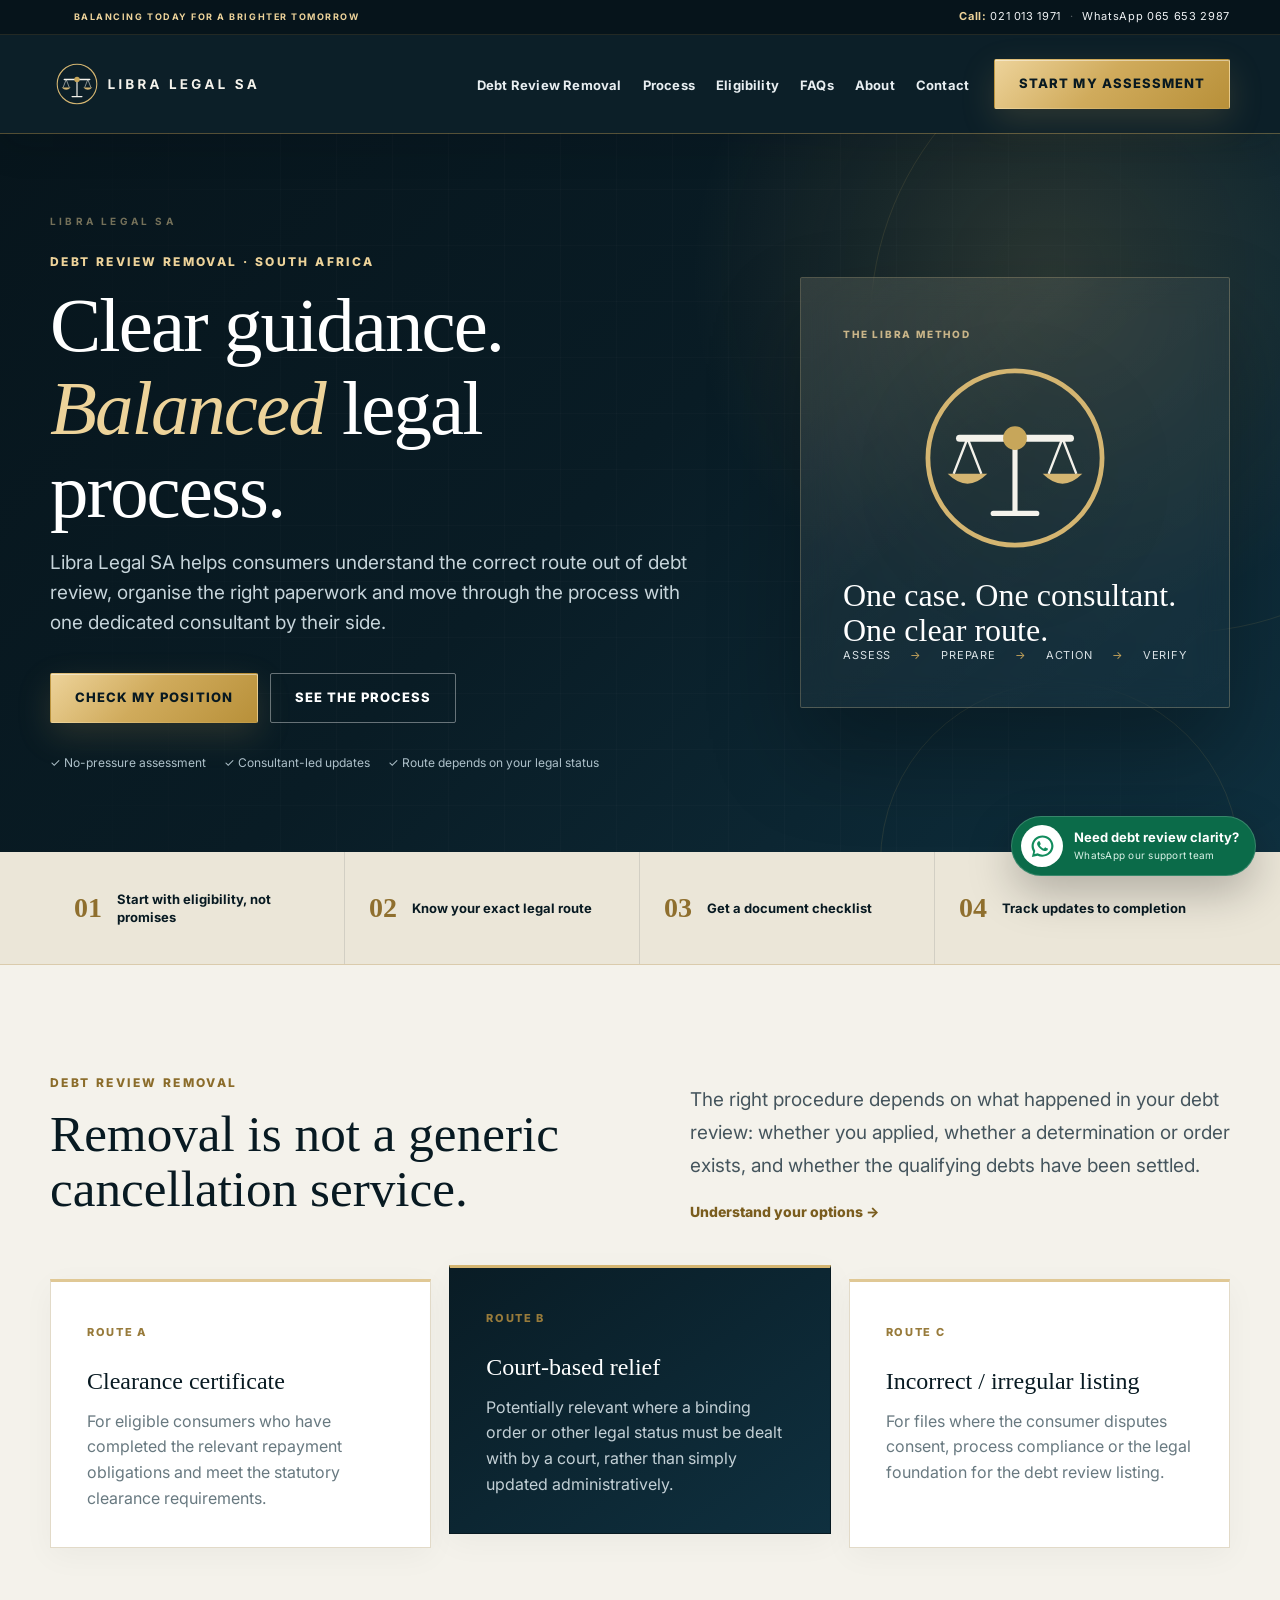
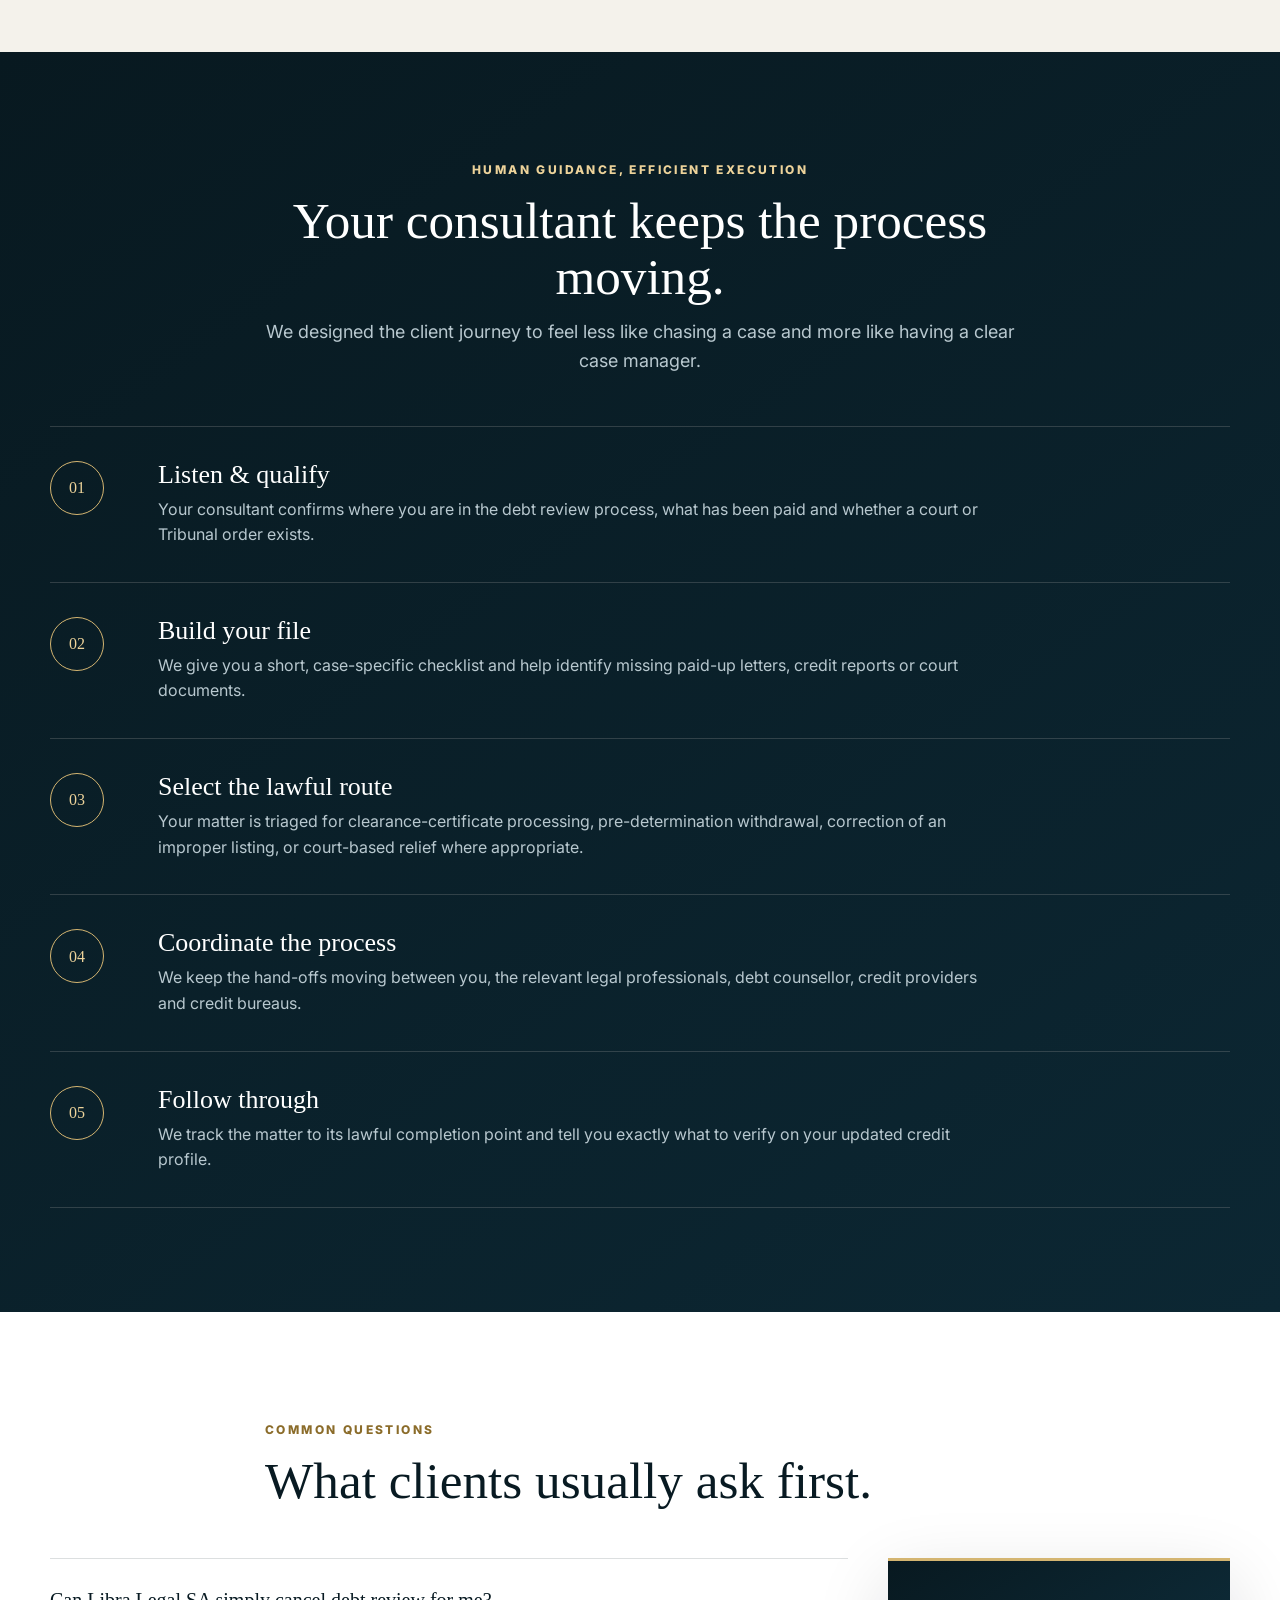
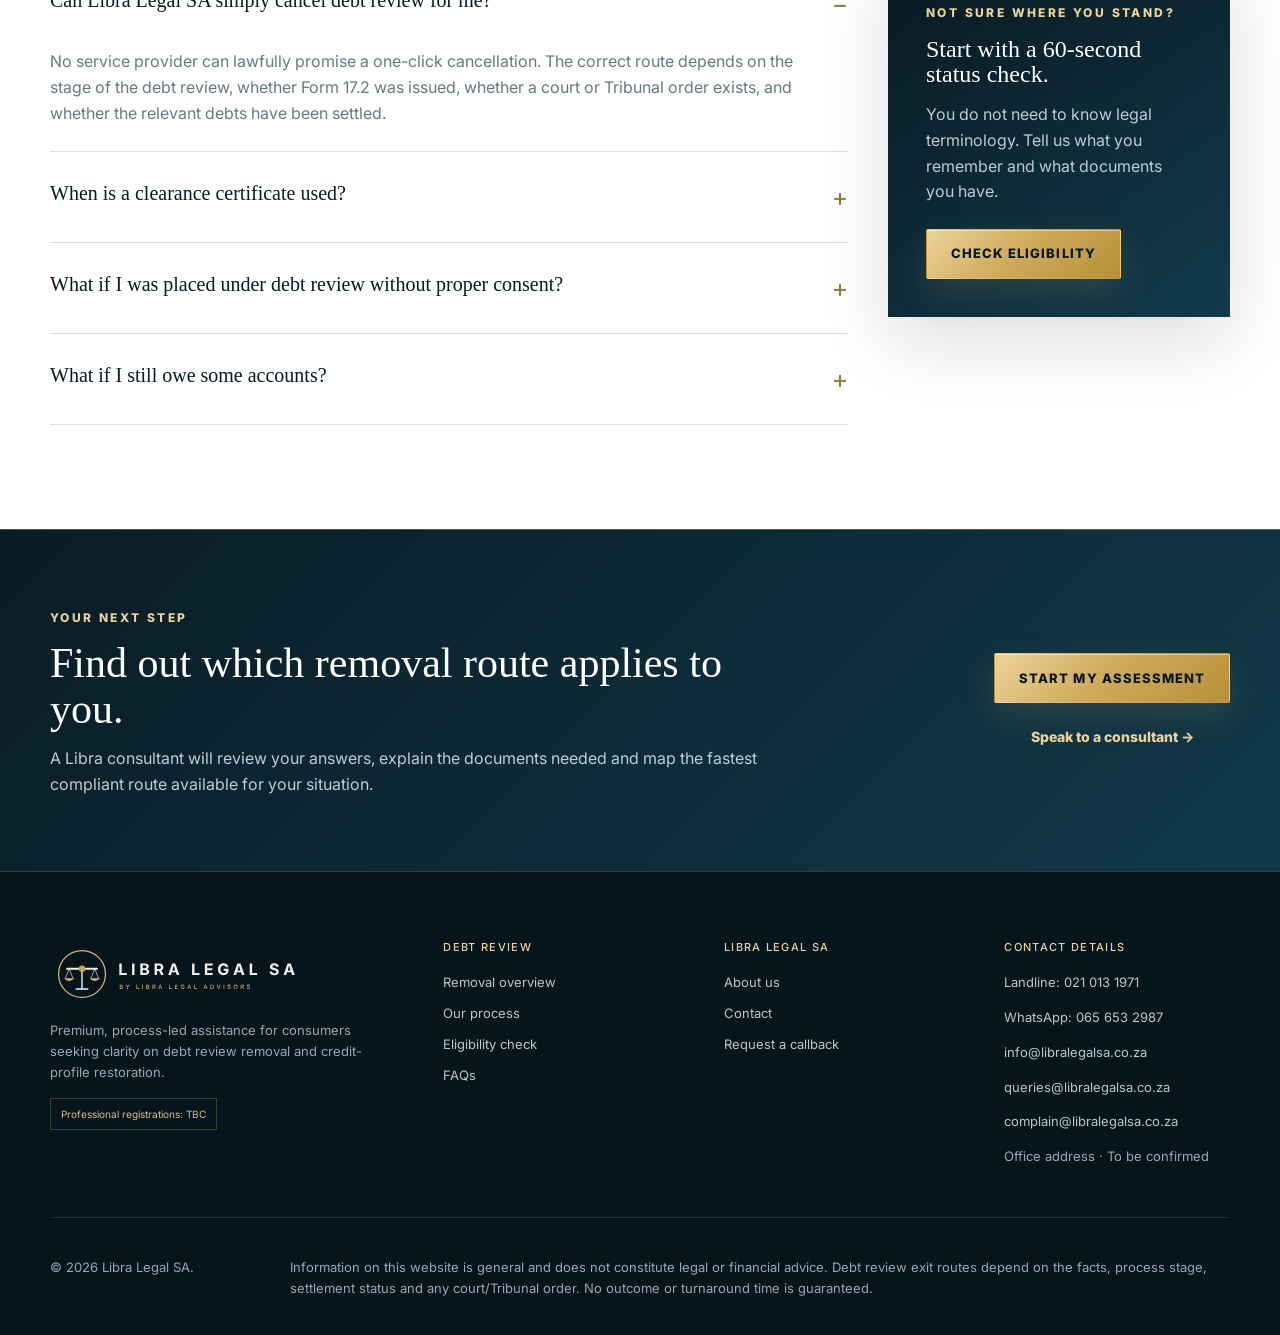
==== commit 3695082f: "Add files via upload" ====
--- a/index.html
+++ b/index.html
@@ -1 +1 @@
-<!doctype html><html lang="en"><head><meta charset="utf-8"><meta name="viewport" content="width=device-width,initial-scale=1"><title>Libra Legal SA | Debt Review Removal</title><meta name="description" content="Libra Legal SA helps South African consumers understand and navigate the lawful debt review removal process."><link rel="stylesheet" href="assets/styles.css"><link rel="icon" href="favicon.svg" type="image/svg+xml"><link rel="icon" href="favicon.ico" sizes="any"><link rel="apple-touch-icon" href="apple-touch-icon.png"><meta name="theme-color" content="#081a22"><meta property="og:site_name" content="Libra Legal SA"><meta property="og:type" content="website"><meta property="og:image" content="https://www.libralegalsa.co.za/og-image.png"><meta name="twitter:card" content="summary_large_image"><link rel="preconnect" href="https://fonts.googleapis.com"><link rel="preconnect" href="https://fonts.gstatic.com" crossorigin><link href="https://fonts.googleapis.com/css2?family=Inter:wght@400;500;600;700;800&display=swap" rel="stylesheet"></head><body><header class="site-header"><div class="utility-bar"><div class="shell utility-inner"><span>South Africa · Nationwide assistance</span><span><b>Call:</b> +27 (0) 00 000 0000</span></div></div><div class="shell nav-row"><a href="index.html" class="brand" aria-label="Libra Legal SA home"><svg class="brand-logo" role="img" aria-label="Libra Legal SA" xmlns="http://www.w3.org/2000/svg" viewBox="0 0 474 120"><g transform="translate(60,60) scale(1)"><circle r="44" fill="none" stroke="#d4b571" stroke-width="2.4"/><line x1="-28" y1="-10" x2="28" y2="-10" stroke="#f4f2eb" stroke-width="3.6" stroke-linecap="round"/><path d="M-24 -10 L-31 8 M-24 -10 L-17 8" stroke="#f4f2eb" stroke-width="1.2" fill="none"/><path d="M-34 8 Q-24 18 -14 8 Z" fill="#d4b571"/><path d="M24 -10 L17 8 M24 -10 L31 8" stroke="#f4f2eb" stroke-width="1.2" fill="none"/><path d="M14 8 Q24 18 34 8 Z" fill="#d4b571"/><line x1="0" y1="-10" x2="0" y2="28" stroke="#f4f2eb" stroke-width="2.6"/><line x1="-11" y1="28" x2="11" y2="28" stroke="#f4f2eb" stroke-width="2.6" stroke-linecap="round"/><circle cy="-10" r="6" fill="#c7a65a"/></g><path d="M129.9775390625 71.0H143.8642578125V67.2939453125H134.4453125V49.173828125H129.9775390625ZM158.408203125 49.173828125H153.9404296875V71.0H158.408203125ZM169.36328125 71.0H178.5771484375C183.4990234375 71.0 186.0771484375 68.4365234375 186.0771484375 64.9794921875C186.0771484375 61.7421875 183.7626953125 59.80859375 181.3017578125 59.69140625V59.4716796875C183.54296875 58.9736328125 185.2275390625 57.376953125 185.2275390625 54.7841796875C185.2275390625 51.517578125 182.810546875 49.173828125 178.0205078125 49.173828125H169.36328125ZM173.8310546875 67.3232421875V61.4052734375H177.8154296875C180.056640625 61.4052734375 181.4775390625 62.7236328125 181.4775390625 64.5546875C181.4775390625 66.2099609375 180.3203125 67.3232421875 177.6982421875 67.3232421875ZM173.8310546875 58.34375V52.8212890625H177.44921875C179.5439453125 52.8212890625 180.701171875 53.9052734375 180.701171875 55.501953125C180.701171875 57.259765625 179.2802734375 58.34375 177.361328125 58.34375ZM196.2119140625 71.0H200.6796875V63.20703125H204.1953125L208.35546875 71.0H213.306640625L208.6630859375 62.4892578125C211.1533203125 61.419921875 212.5302734375 59.2666015625 212.5302734375 56.2783203125C212.5302734375 51.986328125 209.6884765625 49.173828125 204.72265625 49.173828125H196.2119140625ZM200.6796875 59.5888671875V52.865234375H203.8876953125C206.626953125 52.865234375 207.916015625 54.0810546875 207.916015625 56.2783203125C207.916015625 58.4609375 206.626953125 59.5888671875 203.90234375 59.5888671875ZM221.654296875 71.0H226.5908203125L228.216796875 65.931640625H235.9658203125L237.650390625 71.0H242.6162109375L234.9697265625 49.173828125H229.1103515625ZM229.330078125 62.4306640625 229.9599609375 60.4677734375C230.619140625 58.2705078125 231.263671875 55.677734375 231.99609375 52.6748046875C232.7578125 55.6484375 233.4462890625 58.2265625 234.1494140625 60.4677734375L234.80859375 62.4306640625ZM266.416015625 71.0H280.302734375V67.2939453125H270.8837890625V49.173828125H266.416015625ZM290.37890625 71.0H305.0126953125V67.2939453125H294.8466796875V61.80078125H304.2216796875V58.1533203125H294.8466796875V52.8798828125H304.9833984375V49.173828125H290.37890625ZM325.26953125 71.29296875C330.748046875 71.29296875 334.6884765625 67.8212890625 334.6884765625 62.09375V59.369140625H325.6064453125V62.767578125H330.3525390625C330.279296875 65.5654296875 328.404296875 67.3232421875 325.298828125 67.3232421875C321.7978515625 67.3232421875 319.5419921875 64.701171875 319.5419921875 60.072265625C319.5419921875 55.443359375 321.87109375 52.8505859375 325.240234375 52.8505859375C327.671875 52.8505859375 329.3125 54.125 329.927734375 56.205078125H334.46875C333.853515625 51.8984375 330.07421875 48.880859375 325.1669921875 48.880859375C319.4248046875 48.880859375 315.0009765625 53.041015625 315.0009765625 60.1162109375C315.0009765625 67.015625 319.146484375 71.29296875 325.26953125 71.29296875ZM343.8564453125 71.0H348.79296875L350.4189453125 65.931640625H358.16796875L359.8525390625 71.0H364.818359375L357.171875 49.173828125H351.3125ZM351.5322265625 62.4306640625 352.162109375 60.4677734375C352.8212890625 58.2705078125 353.4658203125 55.677734375 354.1982421875 52.6748046875C354.9599609375 55.6484375 355.6484375 58.2265625 356.3515625 60.4677734375L357.0107421875 62.4306640625ZM374.513671875 71.0H388.400390625V67.2939453125H378.9814453125V49.173828125H374.513671875ZM420.5791015625 71.322265625C425.8818359375 71.322265625 429.001953125 68.7587890625 429.001953125 64.7890625C429.001953125 61.126953125 426.16015625 59.251953125 422.4833984375 58.40234375L420.505859375 57.9189453125C418.66015625 57.4794921875 417.01953125 56.791015625 417.01953125 55.1650390625C417.01953125 53.7001953125 418.30859375 52.6455078125 420.59375 52.6455078125C422.8349609375 52.6455078125 424.2265625 53.65625 424.3876953125 55.3994140625H428.708984375C428.6357421875 51.5615234375 425.4716796875 48.880859375 420.6376953125 48.880859375C415.8916015625 48.880859375 412.4345703125 51.517578125 412.4345703125 55.4580078125C412.4345703125 58.63671875 414.646484375 60.4970703125 418.337890625 61.390625L420.740234375 61.9912109375C423.11328125 62.5771484375 424.5048828125 63.265625 424.5048828125 64.759765625C424.5048828125 66.4150390625 422.9228515625 67.54296875 420.53515625 67.54296875C418.1181640625 67.54296875 416.345703125 66.4443359375 416.19921875 64.232421875H411.8486328125C411.98046875 68.8759765625 415.3349609375 71.322265625 420.5791015625 71.322265625ZM437.96484375 71.0H442.9013671875L444.52734375 65.931640625H452.2763671875L453.9609375 71.0H458.9267578125L451.2802734375 49.173828125H445.4208984375ZM445.640625 62.4306640625 446.2705078125 60.4677734375C446.9296875 58.2705078125 447.57421875 55.677734375 448.306640625 52.6748046875C449.068359375 55.6484375 449.7568359375 58.2265625 450.4599609375 60.4677734375L451.119140625 62.4306640625Z" fill="#f4f2eb"/></svg></a><button class="menu-button" aria-expanded="false" aria-label="Toggle navigation"><span></span><span></span><span></span></button><nav class="nav-links" aria-label="Primary navigation"><a href="debt-review-removal.html">Debt Review Removal</a><a href="process.html">Process</a><a href="eligibility.html">Eligibility</a><a href="faq.html">FAQs</a><a href="about.html">About</a><a href="contact.html">Contact</a><a href="apply.html" class="button button-gold nav-cta">Start My Assessment</a></nav></div></header><main><section class="hero hero-home"><div class="hero-orbit orbit-one"></div><div class="hero-orbit orbit-two"></div><div class="shell hero-grid"><div class="hero-copy"><span class="eyebrow light">Debt review removal · South Africa</span><h1>Clear guidance.<br><em>Balanced</em> legal process.</h1><p class="hero-lead">Libra Legal SA helps consumers understand the correct route out of debt review, organise the right paperwork and move through the process with one dedicated consultant by their side.</p><div class="hero-actions"><a href="apply.html" class="button button-gold">Check My Position</a><a href="process.html" class="button button-ghost">See the Process</a></div><div class="hero-trust"><span>✓ No-pressure assessment</span><span>✓ Consultant-led updates</span><span>✓ Route depends on your legal status</span></div></div><div class="hero-panel"><div class="balance-card"><span class="mini-label">THE LIBRA METHOD</span><div class="balance-visual" aria-hidden="true"><div class="bv-beam"></div><div class="bv-stem"></div><div class="bv-base"></div><div class="bv-pan left"></div><div class="bv-pan right"></div></div><h2>One case. One consultant. One clear route.</h2><div class="micro-steps"><span>Assess</span><i>→</i><span>Prepare</span><i>→</i><span>Action</span><i>→</i><span>Verify</span></div></div></div></div></section><section class="stats-strip"><div class="shell stats-grid"><div><strong>01</strong><span>Start with eligibility, not promises</span></div><div><strong>02</strong><span>Know your exact legal route</span></div><div><strong>03</strong><span>Get a document checklist</span></div><div><strong>04</strong><span>Track updates to completion</span></div></div></section><section class="section ivory"><div class="shell split-heading"><div><span class="eyebrow">Debt review removal</span><h2>Removal is not a generic cancellation service.</h2></div><div><p class="big-copy">The right procedure depends on what happened in your debt review: whether you applied, whether a determination or order exists, and whether the qualifying debts have been settled.</p><a class="text-link" href="debt-review-removal.html">Understand your options →</a></div></div><div class="shell route-grid"><article class="route-card"><span>Route A</span><h3>Clearance certificate</h3><p>For eligible consumers who have completed the relevant repayment obligations and meet the statutory clearance requirements.</p></article><article class="route-card featured"><span>Route B</span><h3>Court-based relief</h3><p>Potentially relevant where a binding order or other legal status must be dealt with by a court, rather than simply updated administratively.</p></article><article class="route-card"><span>Route C</span><h3>Incorrect / irregular listing</h3><p>For files where the consumer disputes consent, process compliance or the legal foundation for the debt review listing.</p></article></div></section><section class="section dark-section"><div class="shell section-heading centered"><span class="eyebrow light">Human guidance, efficient execution</span><h2>Your consultant keeps the process moving.</h2><p>We designed the client journey to feel less like chasing a case and more like having a clear case manager.</p></div><div class="shell"><div class="journey-list"><article class="journey-step"><div class="journey-num">01</div><div><h3>Listen & qualify</h3><p>Your consultant confirms where you are in the debt review process, what has been paid and whether a court or Tribunal order exists.</p></div></article><article class="journey-step"><div class="journey-num">02</div><div><h3>Build your file</h3><p>We give you a short, case-specific checklist and help identify missing paid-up letters, credit reports or court documents.</p></div></article><article class="journey-step"><div class="journey-num">03</div><div><h3>Select the lawful route</h3><p>Your matter is triaged for clearance-certificate processing, pre-determination withdrawal, correction of an improper listing, or court-based relief where appropriate.</p></div></article><article class="journey-step"><div class="journey-num">04</div><div><h3>Coordinate the process</h3><p>We keep the hand-offs moving between you, the relevant legal professionals, debt counsellor, credit providers and credit bureaus.</p></div></article><article class="journey-step"><div class="journey-num">05</div><div><h3>Follow through</h3><p>We track the matter to its lawful completion point and tell you exactly what to verify on your updated credit profile.</p></div></article></div></div></section><section class="section white"><div class="shell section-heading"><span class="eyebrow">Common questions</span><h2>What clients usually ask first.</h2></div><div class="shell faq-layout"><div class="faq-list"><article class="faq-item is-open"><button aria-expanded="true"><span>Can Libra Legal SA simply cancel debt review for me?</span><span class="faq-symbol">−</span></button><div class="faq-answer"><p>No service provider can lawfully promise a one-click cancellation. The correct route depends on the stage of the debt review, whether Form 17.2 was issued, whether a court or Tribunal order exists, and whether the relevant debts have been settled.</p></div></article><article class="faq-item"><button aria-expanded="false"><span>When is a clearance certificate used?</span><span class="faq-symbol">+</span></button><div class="faq-answer" hidden><p>A section 71 clearance certificate is generally the cleanest route after the qualifying obligations under the debt rearrangement have been discharged. The certificate is issued by the appropriate NCR-registered debt counsellor and is then used to update the credit record.</p></div></article><article class="faq-item"><button aria-expanded="false"><span>What if I was placed under debt review without proper consent?</span><span class="faq-symbol">+</span></button><div class="faq-answer" hidden><p>That is a different legal issue from ordinary completion. We first assess the paperwork and status history. If the listing appears irregular, the matter may require correction, regulatory engagement and/or court relief, depending on the facts.</p></div></article><article class="faq-item"><button aria-expanded="false"><span>What if I still owe some accounts?</span><span class="faq-symbol">+</span></button><div class="faq-answer" hidden><p>You may not qualify for the ordinary clearance-certificate route yet. Depending on the stage of the matter and any order already granted, a court-based route may be considered. Eligibility must be assessed individually.</p></div></article></div><aside class="advisor-card"><span class="eyebrow light">Not sure where you stand?</span><h3>Start with a 60-second status check.</h3><p>You do not need to know legal terminology. Tell us what you remember and what documents you have.</p><a href="eligibility.html" class="button button-gold">Check Eligibility</a></aside></div></section><section class="cta-band"><div class="shell cta-grid"><div><span class="eyebrow light">Your next step</span><h2>Find out which removal route applies to you.</h2><p>A Libra consultant will review your answers, explain the documents needed and map the fastest compliant route available for your situation.</p></div><div class="cta-actions"><a href="apply.html" class="button button-gold">Start My Assessment</a><a href="contact.html" class="text-link light-link">Speak to a consultant →</a></div></div></section></main><footer class="site-footer"><div class="shell footer-grid"><div><a href="index.html" class="brand" aria-label="Libra Legal SA home"><svg class="brand-logo brand-logo-endorsed" role="img" aria-label="Libra Legal SA by libra legal advisors" xmlns="http://www.w3.org/2000/svg" viewBox="0 0 474 120"><g transform="translate(60,60) scale(1)"><circle r="44" fill="none" stroke="#d4b571" stroke-width="2.4"/><line x1="-28" y1="-10" x2="28" y2="-10" stroke="#f4f2eb" stroke-width="3.6" stroke-linecap="round"/><path d="M-24 -10 L-31 8 M-24 -10 L-17 8" stroke="#f4f2eb" stroke-width="1.2" fill="none"/><path d="M-34 8 Q-24 18 -14 8 Z" fill="#d4b571"/><path d="M24 -10 L17 8 M24 -10 L31 8" stroke="#f4f2eb" stroke-width="1.2" fill="none"/><path d="M14 8 Q24 18 34 8 Z" fill="#d4b571"/><line x1="0" y1="-10" x2="0" y2="28" stroke="#f4f2eb" stroke-width="2.6"/><line x1="-11" y1="28" x2="11" y2="28" stroke="#f4f2eb" stroke-width="2.6" stroke-linecap="round"/><circle cy="-10" r="6" fill="#c7a65a"/></g><path d="M129.9775390625 62.0H143.8642578125V58.2939453125H134.4453125V40.173828125H129.9775390625ZM158.408203125 40.173828125H153.9404296875V62.0H158.408203125ZM169.36328125 62.0H178.5771484375C183.4990234375 62.0 186.0771484375 59.4365234375 186.0771484375 55.9794921875C186.0771484375 52.7421875 183.7626953125 50.80859375 181.3017578125 50.69140625V50.4716796875C183.54296875 49.9736328125 185.2275390625 48.376953125 185.2275390625 45.7841796875C185.2275390625 42.517578125 182.810546875 40.173828125 178.0205078125 40.173828125H169.36328125ZM173.8310546875 58.3232421875V52.4052734375H177.8154296875C180.056640625 52.4052734375 181.4775390625 53.7236328125 181.4775390625 55.5546875C181.4775390625 57.2099609375 180.3203125 58.3232421875 177.6982421875 58.3232421875ZM173.8310546875 49.34375V43.8212890625H177.44921875C179.5439453125 43.8212890625 180.701171875 44.9052734375 180.701171875 46.501953125C180.701171875 48.259765625 179.2802734375 49.34375 177.361328125 49.34375ZM196.2119140625 62.0H200.6796875V54.20703125H204.1953125L208.35546875 62.0H213.306640625L208.6630859375 53.4892578125C211.1533203125 52.419921875 212.5302734375 50.2666015625 212.5302734375 47.2783203125C212.5302734375 42.986328125 209.6884765625 40.173828125 204.72265625 40.173828125H196.2119140625ZM200.6796875 50.5888671875V43.865234375H203.8876953125C206.626953125 43.865234375 207.916015625 45.0810546875 207.916015625 47.2783203125C207.916015625 49.4609375 206.626953125 50.5888671875 203.90234375 50.5888671875ZM221.654296875 62.0H226.5908203125L228.216796875 56.931640625H235.9658203125L237.650390625 62.0H242.6162109375L234.9697265625 40.173828125H229.1103515625ZM229.330078125 53.4306640625 229.9599609375 51.4677734375C230.619140625 49.2705078125 231.263671875 46.677734375 231.99609375 43.6748046875C232.7578125 46.6484375 233.4462890625 49.2265625 234.1494140625 51.4677734375L234.80859375 53.4306640625ZM266.416015625 62.0H280.302734375V58.2939453125H270.8837890625V40.173828125H266.416015625ZM290.37890625 62.0H305.0126953125V58.2939453125H294.8466796875V52.80078125H304.2216796875V49.1533203125H294.8466796875V43.8798828125H304.9833984375V40.173828125H290.37890625ZM325.26953125 62.29296875C330.748046875 62.29296875 334.6884765625 58.8212890625 334.6884765625 53.09375V50.369140625H325.6064453125V53.767578125H330.3525390625C330.279296875 56.5654296875 328.404296875 58.3232421875 325.298828125 58.3232421875C321.7978515625 58.3232421875 319.5419921875 55.701171875 319.5419921875 51.072265625C319.5419921875 46.443359375 321.87109375 43.8505859375 325.240234375 43.8505859375C327.671875 43.8505859375 329.3125 45.125 329.927734375 47.205078125H334.46875C333.853515625 42.8984375 330.07421875 39.880859375 325.1669921875 39.880859375C319.4248046875 39.880859375 315.0009765625 44.041015625 315.0009765625 51.1162109375C315.0009765625 58.015625 319.146484375 62.29296875 325.26953125 62.29296875ZM343.8564453125 62.0H348.79296875L350.4189453125 56.931640625H358.16796875L359.8525390625 62.0H364.818359375L357.171875 40.173828125H351.3125ZM351.5322265625 53.4306640625 352.162109375 51.4677734375C352.8212890625 49.2705078125 353.4658203125 46.677734375 354.1982421875 43.6748046875C354.9599609375 46.6484375 355.6484375 49.2265625 356.3515625 51.4677734375L357.0107421875 53.4306640625ZM374.513671875 62.0H388.400390625V58.2939453125H378.9814453125V40.173828125H374.513671875ZM420.5791015625 62.322265625C425.8818359375 62.322265625 429.001953125 59.7587890625 429.001953125 55.7890625C429.001953125 52.126953125 426.16015625 50.251953125 422.4833984375 49.40234375L420.505859375 48.9189453125C418.66015625 48.4794921875 417.01953125 47.791015625 417.01953125 46.1650390625C417.01953125 44.7001953125 418.30859375 43.6455078125 420.59375 43.6455078125C422.8349609375 43.6455078125 424.2265625 44.65625 424.3876953125 46.3994140625H428.708984375C428.6357421875 42.5615234375 425.4716796875 39.880859375 420.6376953125 39.880859375C415.8916015625 39.880859375 412.4345703125 42.517578125 412.4345703125 46.4580078125C412.4345703125 49.63671875 414.646484375 51.4970703125 418.337890625 52.390625L420.740234375 52.9912109375C423.11328125 53.5771484375 424.5048828125 54.265625 424.5048828125 55.759765625C424.5048828125 57.4150390625 422.9228515625 58.54296875 420.53515625 58.54296875C418.1181640625 58.54296875 416.345703125 57.4443359375 416.19921875 55.232421875H411.8486328125C411.98046875 59.8759765625 415.3349609375 62.322265625 420.5791015625 62.322265625ZM437.96484375 62.0H442.9013671875L444.52734375 56.931640625H452.2763671875L453.9609375 62.0H458.9267578125L451.2802734375 40.173828125H445.4208984375ZM445.640625 53.4306640625 446.2705078125 51.4677734375C446.9296875 49.2705078125 447.57421875 46.677734375 448.306640625 43.6748046875C449.068359375 46.6484375 449.7568359375 49.2265625 450.4599609375 51.4677734375L451.119140625 53.4306640625Z" fill="#f4f2eb"/><path d="M130.88623046875 88.0H133.9638671875C135.822265625 88.0 136.66552734375 87.07080078125 136.66552734375 85.8408203125C136.66552734375 84.61083984375 135.80078125 83.91259765625 135.00048828125 83.86962890625V83.7890625C135.74169921875 83.6064453125 136.35400390625 83.09619140625 136.35400390625 82.09716796875C136.35400390625 80.91552734375 135.5322265625 79.9970703125 133.8349609375 79.9970703125H130.88623046875ZM132.11083984375 86.947265625V84.40673828125H133.888671875C134.8447265625 84.40673828125 135.45166015625 85.0244140625 135.45166015625 85.78173828125C135.45166015625 86.44775390625 134.98974609375 86.947265625 133.84033203125 86.947265625ZM132.11083984375 83.46142578125V81.04443359375H133.7490234375C134.69970703125 81.04443359375 135.15087890625 81.5439453125 135.15087890625 82.19921875C135.15087890625 82.96728515625 134.52783203125 83.46142578125 133.716796875 83.46142578125ZM144.94677734375 88.0H146.17138671875V84.81494140625L149.109375 79.9970703125H147.68603515625L146.1982421875 82.54833984375C145.9619140625 82.951171875 145.7685546875 83.31103515625 145.56982421875 83.79443359375C145.37109375 83.32177734375 145.177734375 82.96728515625 144.9306640625 82.54833984375L143.4267578125 79.9970703125H141.998046875L144.94677734375 84.81494140625ZM162.2021484375 88.0H167.05224609375V86.947265625H163.4267578125V79.9970703125H162.2021484375ZM174.146484375 79.9970703125H172.921875V88.0H174.146484375ZM180.4189453125 88.0H183.49658203125C185.35498046875 88.0 186.1982421875 87.07080078125 186.1982421875 85.8408203125C186.1982421875 84.61083984375 185.33349609375 83.91259765625 184.533203125 83.86962890625V83.7890625C185.2744140625 83.6064453125 185.88671875 83.09619140625 185.88671875 82.09716796875C185.88671875 80.91552734375 185.06494140625 79.9970703125 183.36767578125 79.9970703125H180.4189453125ZM181.6435546875 86.947265625V84.40673828125H183.42138671875C184.37744140625 84.40673828125 184.984375 85.0244140625 184.984375 85.78173828125C184.984375 86.44775390625 184.5224609375 86.947265625 183.373046875 86.947265625ZM181.6435546875 83.46142578125V81.04443359375H183.28173828125C184.232421875 81.04443359375 184.68359375 81.5439453125 184.68359375 82.19921875C184.68359375 82.96728515625 184.060546875 83.46142578125 183.24951171875 83.46142578125ZM192.14306640625 88.0H193.36767578125V84.97607421875H195.00048828125C195.02197265625 84.97607421875 195.048828125 84.97607421875 195.0703125 84.97607421875L196.6923828125 88.0H198.08349609375L196.32177734375 84.7666015625C197.2939453125 84.4013671875 197.78271484375 83.5849609375 197.78271484375 82.5107421875C197.78271484375 81.03369140625 196.8642578125 79.9970703125 195.01123046875 79.9970703125H192.14306640625ZM193.36767578125 83.9287109375V81.04443359375H194.87158203125C196.05322265625 81.04443359375 196.5419921875 81.6083984375 196.5419921875 82.5107421875C196.5419921875 83.40771484375 196.05322265625 83.9287109375 194.88232421875 83.9287109375ZM203.158203125 88.0H204.48486328125L205.19921875 85.88916015625H208.3466796875L209.08251953125 88.0H210.4091796875L207.5087890625 79.9970703125H206.0048828125ZM205.54833984375 84.86865234375 205.994140625 83.54736328125C206.19287109375 82.93505859375 206.43994140625 82.1025390625 206.75146484375 80.95849609375C207.068359375 82.091796875 207.31005859375 82.908203125 207.52490234375 83.54736328125L207.98681640625 84.86865234375ZM223.501953125 88.0H228.35205078125V86.947265625H224.7265625V79.9970703125H223.501953125ZM234.2216796875 88.0H239.2919921875V86.947265625H235.4462890625V84.48193359375H238.9912109375V83.4345703125H235.4462890625V81.0498046875H239.259765625V79.9970703125H234.2216796875ZM248.71728515625 88.107421875C250.65625 88.107421875 252.05810546875 86.83984375 252.05810546875 84.81494140625V83.896484375H248.89990234375V84.90625H250.8603515625C250.83349609375 86.1845703125 249.990234375 86.990234375 248.72265625 86.990234375C247.31005859375 86.990234375 246.28955078125 85.9267578125 246.28955078125 83.99853515625C246.28955078125 82.06494140625 247.326171875 81.0068359375 248.67431640625 81.0068359375C249.72705078125 81.0068359375 250.44140625 81.59228515625 250.7314453125 82.52685546875H251.98828125C251.7197265625 80.96923828125 250.3876953125 79.8896484375 248.66357421875 79.8896484375C246.59033203125 79.8896484375 245.07568359375 81.447265625 245.07568359375 84.00390625C245.07568359375 86.53369140625 246.5419921875 88.107421875 248.71728515625 88.107421875ZM257.4658203125 88.0H258.79248046875L259.5068359375 85.88916015625H262.654296875L263.39013671875 88.0H264.716796875L261.81640625 79.9970703125H260.3125ZM259.85595703125 84.86865234375 260.3017578125 83.54736328125C260.50048828125 82.93505859375 260.74755859375 82.1025390625 261.05908203125 80.95849609375C261.3759765625 82.091796875 261.61767578125 82.908203125 261.83251953125 83.54736328125L262.29443359375 84.86865234375ZM270.376953125 88.0H275.22705078125V86.947265625H271.6015625V79.9970703125H270.376953125ZM287.9169921875 88.0H289.24365234375L289.9580078125 85.88916015625H293.10546875L293.84130859375 88.0H295.16796875L292.267578125 79.9970703125H290.763671875ZM290.30712890625 84.86865234375 290.7529296875 83.54736328125C290.95166015625 82.93505859375 291.19873046875 82.1025390625 291.51025390625 80.95849609375C291.8271484375 82.091796875 292.06884765625 82.908203125 292.28369140625 83.54736328125L292.74560546875 84.86865234375ZM303.43310546875 88.0C305.8662109375 88.0 307.27880859375 86.49072265625 307.27880859375 83.98779296875C307.27880859375 81.5009765625 305.8662109375 79.9970703125 303.50830078125 79.9970703125H300.828125V88.0ZM302.052734375 86.92578125V81.0712890625H303.427734375C305.17333984375 81.0712890625 306.07568359375 82.10791015625 306.07568359375 83.98779296875C306.07568359375 85.8837890625 305.17333984375 86.92578125 303.36328125 86.92578125ZM315.54931640625 88.0H317.0478515625L319.9052734375 79.9970703125H318.57861328125L317.06396484375 84.44970703125C316.865234375 85.056640625 316.6181640625 85.87841796875 316.306640625 87.01708984375C315.98974609375 85.89990234375 315.7373046875 85.056640625 315.533203125 84.44970703125L313.9755859375 79.9970703125H312.654296875ZM326.7900390625 79.9970703125H325.5654296875V88.0H326.7900390625ZM335.748046875 88.13427734375C337.6279296875 88.13427734375 338.712890625 87.14599609375 338.712890625 85.787109375C338.712890625 84.34228515625 337.42919921875 83.79443359375 336.40869140625 83.53125L335.6298828125 83.3271484375C335.017578125 83.166015625 334.1904296875 82.88134765625 334.1904296875 82.1240234375C334.1904296875 81.447265625 334.802734375 80.953125 335.77490234375 80.953125C336.6826171875 80.953125 337.33251953125 81.3720703125 337.4130859375 82.1025390625H338.60546875C338.56787109375 80.82958984375 337.4453125 79.8896484375 335.8017578125 79.8896484375C334.1904296875 79.8896484375 332.9658203125 80.80810546875 332.9658203125 82.19384765625C332.9658203125 83.28955078125 333.7392578125 83.9609375 335.0498046875 84.31005859375L335.984375 84.56787109375C336.84375 84.798828125 337.50439453125 85.07275390625 337.50439453125 85.77099609375C337.50439453125 86.54443359375 336.7578125 87.06005859375 335.74267578125 87.06005859375C334.81884765625 87.06005859375 334.04541015625 86.65185546875 333.9755859375 85.7763671875H332.74560546875C332.82080078125 87.2373046875 333.94873046875 88.13427734375 335.748046875 88.13427734375ZM348.00390625 88.107421875C350.0771484375 88.107421875 351.60791015625 86.560546875 351.60791015625 84.00390625C351.60791015625 81.4365234375 350.0771484375 79.8896484375 348.00390625 79.8896484375C345.92529296875 79.8896484375 344.38916015625 81.4365234375 344.38916015625 84.00390625C344.38916015625 86.560546875 345.92529296875 88.107421875 348.00390625 88.107421875ZM348.00390625 86.990234375C346.62890625 86.990234375 345.60302734375 85.9375 345.60302734375 84.00390625C345.60302734375 82.06494140625 346.62890625 81.0068359375 348.00390625 81.0068359375C349.3681640625 81.0068359375 350.39404296875 82.0595703125 350.39404296875 84.00390625C350.39404296875 85.9375 349.3681640625 86.990234375 348.00390625 86.990234375ZM357.60107421875 88.0H358.82568359375V84.97607421875H360.45849609375C360.47998046875 84.97607421875 360.5068359375 84.97607421875 360.5283203125 84.97607421875L362.150390625 88.0H363.54150390625L361.77978515625 84.7666015625C362.751953125 84.4013671875 363.24072265625 83.5849609375 363.24072265625 82.5107421875C363.24072265625 81.03369140625 362.322265625 79.9970703125 360.46923828125 79.9970703125H357.60107421875ZM358.82568359375 83.9287109375V81.04443359375H360.32958984375C361.51123046875 81.04443359375 362.0 81.6083984375 362.0 82.5107421875C362.0 83.40771484375 361.51123046875 83.9287109375 360.34033203125 83.9287109375ZM371.9140625 88.13427734375C373.7939453125 88.13427734375 374.87890625 87.14599609375 374.87890625 85.787109375C374.87890625 84.34228515625 373.59521484375 83.79443359375 372.57470703125 83.53125L371.7958984375 83.3271484375C371.18359375 83.166015625 370.3564453125 82.88134765625 370.3564453125 82.1240234375C370.3564453125 81.447265625 370.96875 80.953125 371.94091796875 80.953125C372.8486328125 80.953125 373.49853515625 81.3720703125 373.5791015625 82.1025390625H374.771484375C374.73388671875 80.82958984375 373.611328125 79.8896484375 371.9677734375 79.8896484375C370.3564453125 79.8896484375 369.1318359375 80.80810546875 369.1318359375 82.19384765625C369.1318359375 83.28955078125 369.9052734375 83.9609375 371.2158203125 84.31005859375L372.150390625 84.56787109375C373.009765625 84.798828125 373.67041015625 85.07275390625 373.67041015625 85.77099609375C373.67041015625 86.54443359375 372.923828125 87.06005859375 371.90869140625 87.06005859375C370.98486328125 87.06005859375 370.21142578125 86.65185546875 370.1416015625 85.7763671875H368.91162109375C368.98681640625 87.2373046875 370.11474609375 88.13427734375 371.9140625 88.13427734375Z" fill="#d4b571"/></svg></a><p class="footer-intro">Premium, process-led assistance for consumers seeking clarity on debt review removal and credit-profile restoration.</p><div class="legal-chip">Professional registrations: TBC</div></div><div><h3>Debt Review</h3><a href="debt-review-removal.html">Removal overview</a><a href="process.html">Our process</a><a href="eligibility.html">Eligibility check</a><a href="faq.html">FAQs</a></div><div><h3>Libra Legal SA</h3><a href="about.html">About us</a><a href="contact.html">Contact</a><a href="apply.html">Request a callback</a></div><div><h3>Default details</h3><p>+27 (0) 00 000 0000</p><p>hello@libralegal.co.za</p><p>Office address · To be confirmed</p></div></div><div class="shell footer-bottom"><p>© 2026 Libra Legal SA.</p><p class="footer-disclaimer">Information on this website is general and does not constitute legal or financial advice. Debt review exit routes depend on the facts, process stage, settlement status and any court/Tribunal order. No outcome or turnaround time is guaranteed.</p></div></footer><script src="assets/site.js"></script></body></html>+<!doctype html><html lang="en"><head><meta charset="utf-8"><meta name="viewport" content="width=device-width,initial-scale=1"><title>Libra Legal SA | Debt Review Removal</title><meta name="description" content="Libra Legal SA helps South African consumers understand and navigate the lawful debt review removal process."><link rel="stylesheet" href="assets/styles.css"><link rel="icon" href="favicon.svg" type="image/svg+xml"><link rel="icon" href="favicon.ico" sizes="any"><link rel="apple-touch-icon" href="apple-touch-icon.png"><meta name="theme-color" content="#081a22"><meta property="og:site_name" content="Libra Legal SA"><meta property="og:type" content="website"><meta property="og:image" content="https://www.libralegalsa.co.za/og-image.png"><meta name="twitter:card" content="summary_large_image"><link rel="preconnect" href="https://fonts.googleapis.com"><link rel="preconnect" href="https://fonts.gstatic.com" crossorigin><link href="https://fonts.googleapis.com/css2?family=Inter:wght@400;500;600;700;800&display=swap" rel="stylesheet"></head><body><header class="site-header"><div class="utility-bar"><div class="shell utility-inner"><span>South Africa · Nationwide assistance</span><span><b>Call:</b> 021 013 1971</span></div></div><div class="shell nav-row"><a href="index.html" class="brand" aria-label="Libra Legal SA home"><svg class="brand-logo" role="img" aria-label="Libra Legal SA" xmlns="http://www.w3.org/2000/svg" viewBox="0 0 474 120"><g transform="translate(60,60) scale(1)"><circle r="44" fill="none" stroke="#d4b571" stroke-width="2.4"/><line x1="-28" y1="-10" x2="28" y2="-10" stroke="#f4f2eb" stroke-width="3.6" stroke-linecap="round"/><path d="M-24 -10 L-31 8 M-24 -10 L-17 8" stroke="#f4f2eb" stroke-width="1.2" fill="none"/><path d="M-34 8 Q-24 18 -14 8 Z" fill="#d4b571"/><path d="M24 -10 L17 8 M24 -10 L31 8" stroke="#f4f2eb" stroke-width="1.2" fill="none"/><path d="M14 8 Q24 18 34 8 Z" fill="#d4b571"/><line x1="0" y1="-10" x2="0" y2="28" stroke="#f4f2eb" stroke-width="2.6"/><line x1="-11" y1="28" x2="11" y2="28" stroke="#f4f2eb" stroke-width="2.6" stroke-linecap="round"/><circle cy="-10" r="6" fill="#c7a65a"/></g><path d="M129.9775390625 71.0H143.8642578125V67.2939453125H134.4453125V49.173828125H129.9775390625ZM158.408203125 49.173828125H153.9404296875V71.0H158.408203125ZM169.36328125 71.0H178.5771484375C183.4990234375 71.0 186.0771484375 68.4365234375 186.0771484375 64.9794921875C186.0771484375 61.7421875 183.7626953125 59.80859375 181.3017578125 59.69140625V59.4716796875C183.54296875 58.9736328125 185.2275390625 57.376953125 185.2275390625 54.7841796875C185.2275390625 51.517578125 182.810546875 49.173828125 178.0205078125 49.173828125H169.36328125ZM173.8310546875 67.3232421875V61.4052734375H177.8154296875C180.056640625 61.4052734375 181.4775390625 62.7236328125 181.4775390625 64.5546875C181.4775390625 66.2099609375 180.3203125 67.3232421875 177.6982421875 67.3232421875ZM173.8310546875 58.34375V52.8212890625H177.44921875C179.5439453125 52.8212890625 180.701171875 53.9052734375 180.701171875 55.501953125C180.701171875 57.259765625 179.2802734375 58.34375 177.361328125 58.34375ZM196.2119140625 71.0H200.6796875V63.20703125H204.1953125L208.35546875 71.0H213.306640625L208.6630859375 62.4892578125C211.1533203125 61.419921875 212.5302734375 59.2666015625 212.5302734375 56.2783203125C212.5302734375 51.986328125 209.6884765625 49.173828125 204.72265625 49.173828125H196.2119140625ZM200.6796875 59.5888671875V52.865234375H203.8876953125C206.626953125 52.865234375 207.916015625 54.0810546875 207.916015625 56.2783203125C207.916015625 58.4609375 206.626953125 59.5888671875 203.90234375 59.5888671875ZM221.654296875 71.0H226.5908203125L228.216796875 65.931640625H235.9658203125L237.650390625 71.0H242.6162109375L234.9697265625 49.173828125H229.1103515625ZM229.330078125 62.4306640625 229.9599609375 60.4677734375C230.619140625 58.2705078125 231.263671875 55.677734375 231.99609375 52.6748046875C232.7578125 55.6484375 233.4462890625 58.2265625 234.1494140625 60.4677734375L234.80859375 62.4306640625ZM266.416015625 71.0H280.302734375V67.2939453125H270.8837890625V49.173828125H266.416015625ZM290.37890625 71.0H305.0126953125V67.2939453125H294.8466796875V61.80078125H304.2216796875V58.1533203125H294.8466796875V52.8798828125H304.9833984375V49.173828125H290.37890625ZM325.26953125 71.29296875C330.748046875 71.29296875 334.6884765625 67.8212890625 334.6884765625 62.09375V59.369140625H325.6064453125V62.767578125H330.3525390625C330.279296875 65.5654296875 328.404296875 67.3232421875 325.298828125 67.3232421875C321.7978515625 67.3232421875 319.5419921875 64.701171875 319.5419921875 60.072265625C319.5419921875 55.443359375 321.87109375 52.8505859375 325.240234375 52.8505859375C327.671875 52.8505859375 329.3125 54.125 329.927734375 56.205078125H334.46875C333.853515625 51.8984375 330.07421875 48.880859375 325.1669921875 48.880859375C319.4248046875 48.880859375 315.0009765625 53.041015625 315.0009765625 60.1162109375C315.0009765625 67.015625 319.146484375 71.29296875 325.26953125 71.29296875ZM343.8564453125 71.0H348.79296875L350.4189453125 65.931640625H358.16796875L359.8525390625 71.0H364.818359375L357.171875 49.173828125H351.3125ZM351.5322265625 62.4306640625 352.162109375 60.4677734375C352.8212890625 58.2705078125 353.4658203125 55.677734375 354.1982421875 52.6748046875C354.9599609375 55.6484375 355.6484375 58.2265625 356.3515625 60.4677734375L357.0107421875 62.4306640625ZM374.513671875 71.0H388.400390625V67.2939453125H378.9814453125V49.173828125H374.513671875ZM420.5791015625 71.322265625C425.8818359375 71.322265625 429.001953125 68.7587890625 429.001953125 64.7890625C429.001953125 61.126953125 426.16015625 59.251953125 422.4833984375 58.40234375L420.505859375 57.9189453125C418.66015625 57.4794921875 417.01953125 56.791015625 417.01953125 55.1650390625C417.01953125 53.7001953125 418.30859375 52.6455078125 420.59375 52.6455078125C422.8349609375 52.6455078125 424.2265625 53.65625 424.3876953125 55.3994140625H428.708984375C428.6357421875 51.5615234375 425.4716796875 48.880859375 420.6376953125 48.880859375C415.8916015625 48.880859375 412.4345703125 51.517578125 412.4345703125 55.4580078125C412.4345703125 58.63671875 414.646484375 60.4970703125 418.337890625 61.390625L420.740234375 61.9912109375C423.11328125 62.5771484375 424.5048828125 63.265625 424.5048828125 64.759765625C424.5048828125 66.4150390625 422.9228515625 67.54296875 420.53515625 67.54296875C418.1181640625 67.54296875 416.345703125 66.4443359375 416.19921875 64.232421875H411.8486328125C411.98046875 68.8759765625 415.3349609375 71.322265625 420.5791015625 71.322265625ZM437.96484375 71.0H442.9013671875L444.52734375 65.931640625H452.2763671875L453.9609375 71.0H458.9267578125L451.2802734375 49.173828125H445.4208984375ZM445.640625 62.4306640625 446.2705078125 60.4677734375C446.9296875 58.2705078125 447.57421875 55.677734375 448.306640625 52.6748046875C449.068359375 55.6484375 449.7568359375 58.2265625 450.4599609375 60.4677734375L451.119140625 62.4306640625Z" fill="#f4f2eb"/></svg></a><button class="menu-button" aria-expanded="false" aria-label="Toggle navigation"><span></span><span></span><span></span></button><nav class="nav-links" aria-label="Primary navigation"><a href="debt-review-removal.html">Debt Review Removal</a><a href="process.html">Process</a><a href="eligibility.html">Eligibility</a><a href="faq.html">FAQs</a><a href="about.html">About</a><a href="contact.html">Contact</a><a href="apply.html" class="button button-gold nav-cta">Start My Assessment</a></nav></div></header><main><section class="hero hero-home"><div class="hero-orbit orbit-one"></div><div class="hero-orbit orbit-two"></div><div class="shell hero-grid"><div class="hero-copy"><span class="eyebrow light">Debt review removal · South Africa</span><h1>Clear guidance.<br><em>Balanced</em> legal process.</h1><p class="hero-lead">Libra Legal SA helps consumers understand the correct route out of debt review, organise the right paperwork and move through the process with one dedicated consultant by their side.</p><div class="hero-actions"><a href="apply.html" class="button button-gold">Check My Position</a><a href="process.html" class="button button-ghost">See the Process</a></div><div class="hero-trust"><span>✓ No-pressure assessment</span><span>✓ Consultant-led updates</span><span>✓ Route depends on your legal status</span></div></div><div class="hero-panel"><div class="balance-card"><span class="mini-label">THE LIBRA METHOD</span><div class="balance-visual" aria-hidden="true"><div class="bv-beam"></div><div class="bv-stem"></div><div class="bv-base"></div><div class="bv-pan left"></div><div class="bv-pan right"></div></div><h2>One case. One consultant. One clear route.</h2><div class="micro-steps"><span>Assess</span><i>→</i><span>Prepare</span><i>→</i><span>Action</span><i>→</i><span>Verify</span></div></div></div></div></section><section class="stats-strip"><div class="shell stats-grid"><div><strong>01</strong><span>Start with eligibility, not promises</span></div><div><strong>02</strong><span>Know your exact legal route</span></div><div><strong>03</strong><span>Get a document checklist</span></div><div><strong>04</strong><span>Track updates to completion</span></div></div></section><section class="section ivory"><div class="shell split-heading"><div><span class="eyebrow">Debt review removal</span><h2>Removal is not a generic cancellation service.</h2></div><div><p class="big-copy">The right procedure depends on what happened in your debt review: whether you applied, whether a determination or order exists, and whether the qualifying debts have been settled.</p><a class="text-link" href="debt-review-removal.html">Understand your options →</a></div></div><div class="shell route-grid"><article class="route-card"><span>Route A</span><h3>Clearance certificate</h3><p>For eligible consumers who have completed the relevant repayment obligations and meet the statutory clearance requirements.</p></article><article class="route-card featured"><span>Route B</span><h3>Court-based relief</h3><p>Potentially relevant where a binding order or other legal status must be dealt with by a court, rather than simply updated administratively.</p></article><article class="route-card"><span>Route C</span><h3>Incorrect / irregular listing</h3><p>For files where the consumer disputes consent, process compliance or the legal foundation for the debt review listing.</p></article></div></section><section class="section dark-section"><div class="shell section-heading centered"><span class="eyebrow light">Human guidance, efficient execution</span><h2>Your consultant keeps the process moving.</h2><p>We designed the client journey to feel less like chasing a case and more like having a clear case manager.</p></div><div class="shell"><div class="journey-list"><article class="journey-step"><div class="journey-num">01</div><div><h3>Listen & qualify</h3><p>Your consultant confirms where you are in the debt review process, what has been paid and whether a court or Tribunal order exists.</p></div></article><article class="journey-step"><div class="journey-num">02</div><div><h3>Build your file</h3><p>We give you a short, case-specific checklist and help identify missing paid-up letters, credit reports or court documents.</p></div></article><article class="journey-step"><div class="journey-num">03</div><div><h3>Select the lawful route</h3><p>Your matter is triaged for clearance-certificate processing, pre-determination withdrawal, correction of an improper listing, or court-based relief where appropriate.</p></div></article><article class="journey-step"><div class="journey-num">04</div><div><h3>Coordinate the process</h3><p>We keep the hand-offs moving between you, the relevant legal professionals, debt counsellor, credit providers and credit bureaus.</p></div></article><article class="journey-step"><div class="journey-num">05</div><div><h3>Follow through</h3><p>We track the matter to its lawful completion point and tell you exactly what to verify on your updated credit profile.</p></div></article></div></div></section><section class="section white"><div class="shell section-heading"><span class="eyebrow">Common questions</span><h2>What clients usually ask first.</h2></div><div class="shell faq-layout"><div class="faq-list"><article class="faq-item is-open"><button aria-expanded="true"><span>Can Libra Legal SA simply cancel debt review for me?</span><span class="faq-symbol">−</span></button><div class="faq-answer"><p>No service provider can lawfully promise a one-click cancellation. The correct route depends on the stage of the debt review, whether Form 17.2 was issued, whether a court or Tribunal order exists, and whether the relevant debts have been settled.</p></div></article><article class="faq-item"><button aria-expanded="false"><span>When is a clearance certificate used?</span><span class="faq-symbol">+</span></button><div class="faq-answer" hidden><p>A section 71 clearance certificate is generally the cleanest route after the qualifying obligations under the debt rearrangement have been discharged. The certificate is issued by the appropriate NCR-registered debt counsellor and is then used to update the credit record.</p></div></article><article class="faq-item"><button aria-expanded="false"><span>What if I was placed under debt review without proper consent?</span><span class="faq-symbol">+</span></button><div class="faq-answer" hidden><p>That is a different legal issue from ordinary completion. We first assess the paperwork and status history. If the listing appears irregular, the matter may require correction, regulatory engagement and/or court relief, depending on the facts.</p></div></article><article class="faq-item"><button aria-expanded="false"><span>What if I still owe some accounts?</span><span class="faq-symbol">+</span></button><div class="faq-answer" hidden><p>You may not qualify for the ordinary clearance-certificate route yet. Depending on the stage of the matter and any order already granted, a court-based route may be considered. Eligibility must be assessed individually.</p></div></article></div><aside class="advisor-card"><span class="eyebrow light">Not sure where you stand?</span><h3>Start with a 60-second status check.</h3><p>You do not need to know legal terminology. Tell us what you remember and what documents you have.</p><a href="eligibility.html" class="button button-gold">Check Eligibility</a></aside></div></section><section class="cta-band"><div class="shell cta-grid"><div><span class="eyebrow light">Your next step</span><h2>Find out which removal route applies to you.</h2><p>A Libra consultant will review your answers, explain the documents needed and map the fastest compliant route available for your situation.</p></div><div class="cta-actions"><a href="apply.html" class="button button-gold">Start My Assessment</a><a href="contact.html" class="text-link light-link">Speak to a consultant →</a></div></div></section></main><footer class="site-footer"><div class="shell footer-grid"><div><a href="index.html" class="brand" aria-label="Libra Legal SA home"><svg class="brand-logo brand-logo-endorsed" role="img" aria-label="Libra Legal SA by libra legal advisors" xmlns="http://www.w3.org/2000/svg" viewBox="0 0 474 120"><g transform="translate(60,60) scale(1)"><circle r="44" fill="none" stroke="#d4b571" stroke-width="2.4"/><line x1="-28" y1="-10" x2="28" y2="-10" stroke="#f4f2eb" stroke-width="3.6" stroke-linecap="round"/><path d="M-24 -10 L-31 8 M-24 -10 L-17 8" stroke="#f4f2eb" stroke-width="1.2" fill="none"/><path d="M-34 8 Q-24 18 -14 8 Z" fill="#d4b571"/><path d="M24 -10 L17 8 M24 -10 L31 8" stroke="#f4f2eb" stroke-width="1.2" fill="none"/><path d="M14 8 Q24 18 34 8 Z" fill="#d4b571"/><line x1="0" y1="-10" x2="0" y2="28" stroke="#f4f2eb" stroke-width="2.6"/><line x1="-11" y1="28" x2="11" y2="28" stroke="#f4f2eb" stroke-width="2.6" stroke-linecap="round"/><circle cy="-10" r="6" fill="#c7a65a"/></g><path d="M129.9775390625 62.0H143.8642578125V58.2939453125H134.4453125V40.173828125H129.9775390625ZM158.408203125 40.173828125H153.9404296875V62.0H158.408203125ZM169.36328125 62.0H178.5771484375C183.4990234375 62.0 186.0771484375 59.4365234375 186.0771484375 55.9794921875C186.0771484375 52.7421875 183.7626953125 50.80859375 181.3017578125 50.69140625V50.4716796875C183.54296875 49.9736328125 185.2275390625 48.376953125 185.2275390625 45.7841796875C185.2275390625 42.517578125 182.810546875 40.173828125 178.0205078125 40.173828125H169.36328125ZM173.8310546875 58.3232421875V52.4052734375H177.8154296875C180.056640625 52.4052734375 181.4775390625 53.7236328125 181.4775390625 55.5546875C181.4775390625 57.2099609375 180.3203125 58.3232421875 177.6982421875 58.3232421875ZM173.8310546875 49.34375V43.8212890625H177.44921875C179.5439453125 43.8212890625 180.701171875 44.9052734375 180.701171875 46.501953125C180.701171875 48.259765625 179.2802734375 49.34375 177.361328125 49.34375ZM196.2119140625 62.0H200.6796875V54.20703125H204.1953125L208.35546875 62.0H213.306640625L208.6630859375 53.4892578125C211.1533203125 52.419921875 212.5302734375 50.2666015625 212.5302734375 47.2783203125C212.5302734375 42.986328125 209.6884765625 40.173828125 204.72265625 40.173828125H196.2119140625ZM200.6796875 50.5888671875V43.865234375H203.8876953125C206.626953125 43.865234375 207.916015625 45.0810546875 207.916015625 47.2783203125C207.916015625 49.4609375 206.626953125 50.5888671875 203.90234375 50.5888671875ZM221.654296875 62.0H226.5908203125L228.216796875 56.931640625H235.9658203125L237.650390625 62.0H242.6162109375L234.9697265625 40.173828125H229.1103515625ZM229.330078125 53.4306640625 229.9599609375 51.4677734375C230.619140625 49.2705078125 231.263671875 46.677734375 231.99609375 43.6748046875C232.7578125 46.6484375 233.4462890625 49.2265625 234.1494140625 51.4677734375L234.80859375 53.4306640625ZM266.416015625 62.0H280.302734375V58.2939453125H270.8837890625V40.173828125H266.416015625ZM290.37890625 62.0H305.0126953125V58.2939453125H294.8466796875V52.80078125H304.2216796875V49.1533203125H294.8466796875V43.8798828125H304.9833984375V40.173828125H290.37890625ZM325.26953125 62.29296875C330.748046875 62.29296875 334.6884765625 58.8212890625 334.6884765625 53.09375V50.369140625H325.6064453125V53.767578125H330.3525390625C330.279296875 56.5654296875 328.404296875 58.3232421875 325.298828125 58.3232421875C321.7978515625 58.3232421875 319.5419921875 55.701171875 319.5419921875 51.072265625C319.5419921875 46.443359375 321.87109375 43.8505859375 325.240234375 43.8505859375C327.671875 43.8505859375 329.3125 45.125 329.927734375 47.205078125H334.46875C333.853515625 42.8984375 330.07421875 39.880859375 325.1669921875 39.880859375C319.4248046875 39.880859375 315.0009765625 44.041015625 315.0009765625 51.1162109375C315.0009765625 58.015625 319.146484375 62.29296875 325.26953125 62.29296875ZM343.8564453125 62.0H348.79296875L350.4189453125 56.931640625H358.16796875L359.8525390625 62.0H364.818359375L357.171875 40.173828125H351.3125ZM351.5322265625 53.4306640625 352.162109375 51.4677734375C352.8212890625 49.2705078125 353.4658203125 46.677734375 354.1982421875 43.6748046875C354.9599609375 46.6484375 355.6484375 49.2265625 356.3515625 51.4677734375L357.0107421875 53.4306640625ZM374.513671875 62.0H388.400390625V58.2939453125H378.9814453125V40.173828125H374.513671875ZM420.5791015625 62.322265625C425.8818359375 62.322265625 429.001953125 59.7587890625 429.001953125 55.7890625C429.001953125 52.126953125 426.16015625 50.251953125 422.4833984375 49.40234375L420.505859375 48.9189453125C418.66015625 48.4794921875 417.01953125 47.791015625 417.01953125 46.1650390625C417.01953125 44.7001953125 418.30859375 43.6455078125 420.59375 43.6455078125C422.8349609375 43.6455078125 424.2265625 44.65625 424.3876953125 46.3994140625H428.708984375C428.6357421875 42.5615234375 425.4716796875 39.880859375 420.6376953125 39.880859375C415.8916015625 39.880859375 412.4345703125 42.517578125 412.4345703125 46.4580078125C412.4345703125 49.63671875 414.646484375 51.4970703125 418.337890625 52.390625L420.740234375 52.9912109375C423.11328125 53.5771484375 424.5048828125 54.265625 424.5048828125 55.759765625C424.5048828125 57.4150390625 422.9228515625 58.54296875 420.53515625 58.54296875C418.1181640625 58.54296875 416.345703125 57.4443359375 416.19921875 55.232421875H411.8486328125C411.98046875 59.8759765625 415.3349609375 62.322265625 420.5791015625 62.322265625ZM437.96484375 62.0H442.9013671875L444.52734375 56.931640625H452.2763671875L453.9609375 62.0H458.9267578125L451.2802734375 40.173828125H445.4208984375ZM445.640625 53.4306640625 446.2705078125 51.4677734375C446.9296875 49.2705078125 447.57421875 46.677734375 448.306640625 43.6748046875C449.068359375 46.6484375 449.7568359375 49.2265625 450.4599609375 51.4677734375L451.119140625 53.4306640625Z" fill="#f4f2eb"/><path d="M130.88623046875 88.0H133.9638671875C135.822265625 88.0 136.66552734375 87.07080078125 136.66552734375 85.8408203125C136.66552734375 84.61083984375 135.80078125 83.91259765625 135.00048828125 83.86962890625V83.7890625C135.74169921875 83.6064453125 136.35400390625 83.09619140625 136.35400390625 82.09716796875C136.35400390625 80.91552734375 135.5322265625 79.9970703125 133.8349609375 79.9970703125H130.88623046875ZM132.11083984375 86.947265625V84.40673828125H133.888671875C134.8447265625 84.40673828125 135.45166015625 85.0244140625 135.45166015625 85.78173828125C135.45166015625 86.44775390625 134.98974609375 86.947265625 133.84033203125 86.947265625ZM132.11083984375 83.46142578125V81.04443359375H133.7490234375C134.69970703125 81.04443359375 135.15087890625 81.5439453125 135.15087890625 82.19921875C135.15087890625 82.96728515625 134.52783203125 83.46142578125 133.716796875 83.46142578125ZM144.94677734375 88.0H146.17138671875V84.81494140625L149.109375 79.9970703125H147.68603515625L146.1982421875 82.54833984375C145.9619140625 82.951171875 145.7685546875 83.31103515625 145.56982421875 83.79443359375C145.37109375 83.32177734375 145.177734375 82.96728515625 144.9306640625 82.54833984375L143.4267578125 79.9970703125H141.998046875L144.94677734375 84.81494140625ZM162.2021484375 88.0H167.05224609375V86.947265625H163.4267578125V79.9970703125H162.2021484375ZM174.146484375 79.9970703125H172.921875V88.0H174.146484375ZM180.4189453125 88.0H183.49658203125C185.35498046875 88.0 186.1982421875 87.07080078125 186.1982421875 85.8408203125C186.1982421875 84.61083984375 185.33349609375 83.91259765625 184.533203125 83.86962890625V83.7890625C185.2744140625 83.6064453125 185.88671875 83.09619140625 185.88671875 82.09716796875C185.88671875 80.91552734375 185.06494140625 79.9970703125 183.36767578125 79.9970703125H180.4189453125ZM181.6435546875 86.947265625V84.40673828125H183.42138671875C184.37744140625 84.40673828125 184.984375 85.0244140625 184.984375 85.78173828125C184.984375 86.44775390625 184.5224609375 86.947265625 183.373046875 86.947265625ZM181.6435546875 83.46142578125V81.04443359375H183.28173828125C184.232421875 81.04443359375 184.68359375 81.5439453125 184.68359375 82.19921875C184.68359375 82.96728515625 184.060546875 83.46142578125 183.24951171875 83.46142578125ZM192.14306640625 88.0H193.36767578125V84.97607421875H195.00048828125C195.02197265625 84.97607421875 195.048828125 84.97607421875 195.0703125 84.97607421875L196.6923828125 88.0H198.08349609375L196.32177734375 84.7666015625C197.2939453125 84.4013671875 197.78271484375 83.5849609375 197.78271484375 82.5107421875C197.78271484375 81.03369140625 196.8642578125 79.9970703125 195.01123046875 79.9970703125H192.14306640625ZM193.36767578125 83.9287109375V81.04443359375H194.87158203125C196.05322265625 81.04443359375 196.5419921875 81.6083984375 196.5419921875 82.5107421875C196.5419921875 83.40771484375 196.05322265625 83.9287109375 194.88232421875 83.9287109375ZM203.158203125 88.0H204.48486328125L205.19921875 85.88916015625H208.3466796875L209.08251953125 88.0H210.4091796875L207.5087890625 79.9970703125H206.0048828125ZM205.54833984375 84.86865234375 205.994140625 83.54736328125C206.19287109375 82.93505859375 206.43994140625 82.1025390625 206.75146484375 80.95849609375C207.068359375 82.091796875 207.31005859375 82.908203125 207.52490234375 83.54736328125L207.98681640625 84.86865234375ZM223.501953125 88.0H228.35205078125V86.947265625H224.7265625V79.9970703125H223.501953125ZM234.2216796875 88.0H239.2919921875V86.947265625H235.4462890625V84.48193359375H238.9912109375V83.4345703125H235.4462890625V81.0498046875H239.259765625V79.9970703125H234.2216796875ZM248.71728515625 88.107421875C250.65625 88.107421875 252.05810546875 86.83984375 252.05810546875 84.81494140625V83.896484375H248.89990234375V84.90625H250.8603515625C250.83349609375 86.1845703125 249.990234375 86.990234375 248.72265625 86.990234375C247.31005859375 86.990234375 246.28955078125 85.9267578125 246.28955078125 83.99853515625C246.28955078125 82.06494140625 247.326171875 81.0068359375 248.67431640625 81.0068359375C249.72705078125 81.0068359375 250.44140625 81.59228515625 250.7314453125 82.52685546875H251.98828125C251.7197265625 80.96923828125 250.3876953125 79.8896484375 248.66357421875 79.8896484375C246.59033203125 79.8896484375 245.07568359375 81.447265625 245.07568359375 84.00390625C245.07568359375 86.53369140625 246.5419921875 88.107421875 248.71728515625 88.107421875ZM257.4658203125 88.0H258.79248046875L259.5068359375 85.88916015625H262.654296875L263.39013671875 88.0H264.716796875L261.81640625 79.9970703125H260.3125ZM259.85595703125 84.86865234375 260.3017578125 83.54736328125C260.50048828125 82.93505859375 260.74755859375 82.1025390625 261.05908203125 80.95849609375C261.3759765625 82.091796875 261.61767578125 82.908203125 261.83251953125 83.54736328125L262.29443359375 84.86865234375ZM270.376953125 88.0H275.22705078125V86.947265625H271.6015625V79.9970703125H270.376953125ZM287.9169921875 88.0H289.24365234375L289.9580078125 85.88916015625H293.10546875L293.84130859375 88.0H295.16796875L292.267578125 79.9970703125H290.763671875ZM290.30712890625 84.86865234375 290.7529296875 83.54736328125C290.95166015625 82.93505859375 291.19873046875 82.1025390625 291.51025390625 80.95849609375C291.8271484375 82.091796875 292.06884765625 82.908203125 292.28369140625 83.54736328125L292.74560546875 84.86865234375ZM303.43310546875 88.0C305.8662109375 88.0 307.27880859375 86.49072265625 307.27880859375 83.98779296875C307.27880859375 81.5009765625 305.8662109375 79.9970703125 303.50830078125 79.9970703125H300.828125V88.0ZM302.052734375 86.92578125V81.0712890625H303.427734375C305.17333984375 81.0712890625 306.07568359375 82.10791015625 306.07568359375 83.98779296875C306.07568359375 85.8837890625 305.17333984375 86.92578125 303.36328125 86.92578125ZM315.54931640625 88.0H317.0478515625L319.9052734375 79.9970703125H318.57861328125L317.06396484375 84.44970703125C316.865234375 85.056640625 316.6181640625 85.87841796875 316.306640625 87.01708984375C315.98974609375 85.89990234375 315.7373046875 85.056640625 315.533203125 84.44970703125L313.9755859375 79.9970703125H312.654296875ZM326.7900390625 79.9970703125H325.5654296875V88.0H326.7900390625ZM335.748046875 88.13427734375C337.6279296875 88.13427734375 338.712890625 87.14599609375 338.712890625 85.787109375C338.712890625 84.34228515625 337.42919921875 83.79443359375 336.40869140625 83.53125L335.6298828125 83.3271484375C335.017578125 83.166015625 334.1904296875 82.88134765625 334.1904296875 82.1240234375C334.1904296875 81.447265625 334.802734375 80.953125 335.77490234375 80.953125C336.6826171875 80.953125 337.33251953125 81.3720703125 337.4130859375 82.1025390625H338.60546875C338.56787109375 80.82958984375 337.4453125 79.8896484375 335.8017578125 79.8896484375C334.1904296875 79.8896484375 332.9658203125 80.80810546875 332.9658203125 82.19384765625C332.9658203125 83.28955078125 333.7392578125 83.9609375 335.0498046875 84.31005859375L335.984375 84.56787109375C336.84375 84.798828125 337.50439453125 85.07275390625 337.50439453125 85.77099609375C337.50439453125 86.54443359375 336.7578125 87.06005859375 335.74267578125 87.06005859375C334.81884765625 87.06005859375 334.04541015625 86.65185546875 333.9755859375 85.7763671875H332.74560546875C332.82080078125 87.2373046875 333.94873046875 88.13427734375 335.748046875 88.13427734375ZM348.00390625 88.107421875C350.0771484375 88.107421875 351.60791015625 86.560546875 351.60791015625 84.00390625C351.60791015625 81.4365234375 350.0771484375 79.8896484375 348.00390625 79.8896484375C345.92529296875 79.8896484375 344.38916015625 81.4365234375 344.38916015625 84.00390625C344.38916015625 86.560546875 345.92529296875 88.107421875 348.00390625 88.107421875ZM348.00390625 86.990234375C346.62890625 86.990234375 345.60302734375 85.9375 345.60302734375 84.00390625C345.60302734375 82.06494140625 346.62890625 81.0068359375 348.00390625 81.0068359375C349.3681640625 81.0068359375 350.39404296875 82.0595703125 350.39404296875 84.00390625C350.39404296875 85.9375 349.3681640625 86.990234375 348.00390625 86.990234375ZM357.60107421875 88.0H358.82568359375V84.97607421875H360.45849609375C360.47998046875 84.97607421875 360.5068359375 84.97607421875 360.5283203125 84.97607421875L362.150390625 88.0H363.54150390625L361.77978515625 84.7666015625C362.751953125 84.4013671875 363.24072265625 83.5849609375 363.24072265625 82.5107421875C363.24072265625 81.03369140625 362.322265625 79.9970703125 360.46923828125 79.9970703125H357.60107421875ZM358.82568359375 83.9287109375V81.04443359375H360.32958984375C361.51123046875 81.04443359375 362.0 81.6083984375 362.0 82.5107421875C362.0 83.40771484375 361.51123046875 83.9287109375 360.34033203125 83.9287109375ZM371.9140625 88.13427734375C373.7939453125 88.13427734375 374.87890625 87.14599609375 374.87890625 85.787109375C374.87890625 84.34228515625 373.59521484375 83.79443359375 372.57470703125 83.53125L371.7958984375 83.3271484375C371.18359375 83.166015625 370.3564453125 82.88134765625 370.3564453125 82.1240234375C370.3564453125 81.447265625 370.96875 80.953125 371.94091796875 80.953125C372.8486328125 80.953125 373.49853515625 81.3720703125 373.5791015625 82.1025390625H374.771484375C374.73388671875 80.82958984375 373.611328125 79.8896484375 371.9677734375 79.8896484375C370.3564453125 79.8896484375 369.1318359375 80.80810546875 369.1318359375 82.19384765625C369.1318359375 83.28955078125 369.9052734375 83.9609375 371.2158203125 84.31005859375L372.150390625 84.56787109375C373.009765625 84.798828125 373.67041015625 85.07275390625 373.67041015625 85.77099609375C373.67041015625 86.54443359375 372.923828125 87.06005859375 371.90869140625 87.06005859375C370.98486328125 87.06005859375 370.21142578125 86.65185546875 370.1416015625 85.7763671875H368.91162109375C368.98681640625 87.2373046875 370.11474609375 88.13427734375 371.9140625 88.13427734375Z" fill="#d4b571"/></svg></a><p class="footer-intro">Premium, process-led assistance for consumers seeking clarity on debt review removal and credit-profile restoration.</p><div class="legal-chip">Professional registrations: TBC</div></div><div><h3>Debt Review</h3><a href="debt-review-removal.html">Removal overview</a><a href="process.html">Our process</a><a href="eligibility.html">Eligibility check</a><a href="faq.html">FAQs</a></div><div><h3>Libra Legal SA</h3><a href="about.html">About us</a><a href="contact.html">Contact</a><a href="apply.html">Request a callback</a></div><div><h3>Default details</h3><p>021 013 1971</p><p>info@libralegalsa.co.za</p><p>Office address · To be confirmed</p></div></div><div class="shell footer-bottom"><p>© 2026 Libra Legal SA.</p><p class="footer-disclaimer">Information on this website is general and does not constitute legal or financial advice. Debt review exit routes depend on the facts, process stage, settlement status and any court/Tribunal order. No outcome or turnaround time is guaranteed.</p></div></footer><script src="assets/site.js"></script></body></html>
--- a/assets/styles.css
+++ b/assets/styles.css
@@ -1,25 +1,25 @@
 :root {
-  --ink: #0d1a28;
-  --navy: #0b1b2d;
-  --navy-2: #122b42;
-  --gold: #c9a65b;
-  --gold-light: #e6ce93;
-  --ivory: #f5f1e8;
-  --paper: #fffdf8;
-  --line: rgba(13, 26, 40, 0.13);
-  --muted: #5e6872;
+  --ink: #081a22;
+  --navy: #081a22;
+  --navy-2: #0d2731;
+  --gold: #d4b571;
+  --gold-light: #e6cc93;
+  --ivory: #f4f2eb;
+  --paper: #fbfaf6;
+  --line: rgba(13,31,40, 0.13);
+  --muted: #687980;
   --white: #ffffff;
-  --shadow: 0 20px 60px rgba(9, 24, 39, 0.12);
+  --shadow: 0 20px 60px rgba(9,29,39, 0.12);
 }
 * { box-sizing: border-box; }
 html { scroll-behavior: smooth; }
-body { margin: 0; font-family: Arial, Helvetica, sans-serif; color: var(--ink); background: var(--paper); line-height: 1.6; }
+body { margin: 0; font-family: Inter, Arial, Helvetica, sans-serif; color: var(--ink); background: var(--paper); line-height: 1.6; }
 a { color: inherit; text-decoration: none; }
 button, input, select, textarea { font: inherit; }
 button { cursor: pointer; }
 .shell { width: min(1180px, calc(100% - 40px)); margin: 0 auto; }
 .narrow { max-width: 820px; }
-.eyebrow { display: inline-block; text-transform: uppercase; letter-spacing: .17em; font-size: 12px; font-weight: 800; color: #896a2f; margin-bottom: 14px; }
+.eyebrow { display: inline-block; text-transform: uppercase; letter-spacing: .17em; font-size: 12px; font-weight: 800; color: #896c2f; margin-bottom: 14px; }
 .eyebrow.light { color: var(--gold-light); }
 h1,h2,h3 { font-family: Georgia, 'Times New Roman', serif; line-height: 1.08; margin: 0; font-weight: 500; }
 h1 { font-size: clamp(48px, 6vw, 82px); }
@@ -28,41 +28,41 @@
 p { color: var(--muted); margin: 14px 0 0; }
 .button { display: inline-flex; align-items: center; justify-content: center; min-height: 50px; padding: 0 24px; border-radius: 3px; font-size: 13px; font-weight: 800; letter-spacing: .04em; text-transform: uppercase; transition: .2s ease; border: 1px solid transparent; }
 .button:hover { transform: translateY(-1px); }
-.button-gold { background: var(--gold); color: #0d1925; box-shadow: 0 10px 30px rgba(201,166,91,.16); }
-.button-gold:hover { background: #d4b56f; }
+.button-gold { background: var(--gold); color: #0d1d25; box-shadow: 0 10px 30px rgba(201,166,91,.16); }
+.button-gold:hover { background: #d4b46f; }
 .button-dark { background: var(--navy); color: white; }
 .button-ghost { color: white; border-color: rgba(255,255,255,.38); }
-.text-link { display: inline-block; margin-top: 18px; color: #7a5a1e; font-weight: 800; font-size: 14px; }
+.text-link { display: inline-block; margin-top: 18px; color: #7a5d1e; font-weight: 800; font-size: 14px; }
 .light-link { color: var(--gold-light); }
-.utility-bar { background: #08131f; color: #c7d0d9; font-size: 11px; letter-spacing: .06em; }
+.utility-bar { background: #08181f; color: #c7d3d9; font-size: 11px; letter-spacing: .06em; }
 .utility-inner { display:flex; justify-content:flex-end; gap:28px; padding: 8px 0; }
-.site-header { background: rgba(255,253,248,.97); position: sticky; top: 0; z-index: 50; box-shadow: 0 1px 0 var(--line); backdrop-filter: blur(14px); }
+.site-header { background: rgba(253,252,250,.97); position: sticky; top: 0; z-index: 50; box-shadow: 0 1px 0 var(--line); backdrop-filter: blur(14px); }
 .nav-row { min-height: 82px; display: flex; align-items: center; justify-content: space-between; gap: 30px; }
 .brand { display: inline-flex; align-items: center; gap: 12px; min-width: 168px; }
 .brand strong { display:block; font-family: Georgia, serif; font-size: 22px; letter-spacing:.16em; line-height:1; }
-.brand small { display:block; font-size:9px; letter-spacing:.28em; color:#7d6a45; margin-top:5px; }
-.brand-mark { width: 36px; height: 36px; position:relative; border: 1px solid #c7a55f; border-radius:50%; display:inline-block; }
-.scale-beam { position:absolute; left:8px; right:8px; top:12px; height:1px; background:#9c7b3c; }
-.scale-stem { position:absolute; width:1px; height:15px; left:17px; top:7px; background:#9c7b3c; }
-.scale-pan { position:absolute; width:10px; height:5px; border-bottom:1px solid #9c7b3c; border-radius:0 0 10px 10px; top:15px; }
-.scale-pan:before { content:""; position:absolute; width:1px; height:6px; background:#9c7b3c; left:4px; top:-5px; }
+.brand small { display:block; font-size:9px; letter-spacing:.28em; color:#7d6b45; margin-top:5px; }
+.brand-mark { width: 36px; height: 36px; position:relative; border: 1px solid #c7a65f; border-radius:50%; display:inline-block; }
+.scale-beam { position:absolute; left:8px; right:8px; top:12px; height:1px; background:#9c7e3c; }
+.scale-stem { position:absolute; width:1px; height:15px; left:17px; top:7px; background:#9c7e3c; }
+.scale-pan { position:absolute; width:10px; height:5px; border-bottom:1px solid #9c7e3c; border-radius:0 0 10px 10px; top:15px; }
+.scale-pan:before { content:""; position:absolute; width:1px; height:6px; background:#9c7e3c; left:4px; top:-5px; }
 .scale-pan-left { left:5px; }.scale-pan-right{right:5px;}
 .nav-links { display:flex; align-items:center; gap:23px; font-size:13px; font-weight:700; }
 .nav-links > a:not(.button) { padding: 30px 0 27px; border-bottom: 2px solid transparent; }
-.nav-links > a.active { color:#8a6a2f; border-bottom-color: var(--gold); }
+.nav-links > a.active { color:#8a6d2f; border-bottom-color: var(--gold); }
 .nav-cta { margin-left: 4px; }
 .menu-button { display:none; background:none; border:0; padding:8px; }
 .menu-button span { display:block; width:24px; height:2px; background:var(--ink); margin:5px 0; }
-.hero { position:relative; overflow:hidden; background: linear-gradient(135deg, #07131f 0%, #0d2438 58%, #132f48 100%); color:white; }
+.hero { position:relative; overflow:hidden; background: linear-gradient(135deg, #07171f 0%, #0d2a38 58%, #133748 100%); color:white; }
 .hero:before { content:""; position:absolute; inset:0; background-image: linear-gradient(rgba(255,255,255,.025) 1px, transparent 1px), linear-gradient(90deg, rgba(255,255,255,.025) 1px, transparent 1px); background-size:56px 56px; mask-image:linear-gradient(to right, transparent, black 25%, black 80%, transparent); }
 .hero-grid { min-height: 690px; display:grid; grid-template-columns: 1.18fr .82fr; align-items:center; gap:72px; position:relative; z-index:2; padding:80px 0; }
 .hero-copy h1 em { color: var(--gold-light); font-weight:500; }
-.hero-lead { color:#d2dce4; font-size:19px; max-width:700px; }
+.hero-lead { color:#d2dee4; font-size:19px; max-width:700px; }
 .hero-actions { display:flex; gap:12px; margin-top:34px; }
-.hero-trust { display:flex; flex-wrap:wrap; gap:18px; margin-top:30px; color:#aebdca; font-size:12px; }
+.hero-trust { display:flex; flex-wrap:wrap; gap:18px; margin-top:30px; color:#aec1ca; font-size:12px; }
 .hero-panel { display:flex; justify-content:flex-end; }
 .balance-card { width:100%; max-width:430px; padding:42px; background:rgba(255,255,255,.06); border:1px solid rgba(255,255,255,.15); border-radius:6px; box-shadow:0 40px 80px rgba(0,0,0,.2); backdrop-filter:blur(15px); }
-.mini-label { letter-spacing:.18em; font-size:10px; color:#c8b888; font-weight:800; }
+.mini-label { letter-spacing:.18em; font-size:10px; color:#c8b488; font-weight:800; }
 .balance-card h2 { font-size:32px; margin-top:28px; }
 .balance-visual { height:170px; position:relative; margin:15px 0; }
 .bv-beam { position:absolute; left:50%; top:44px; width:250px; height:2px; transform:translateX(-50%); background:linear-gradient(90deg, transparent, #c9a65b 14%, #c9a65b 86%, transparent); }
@@ -71,45 +71,49 @@
 .bv-pan { position:absolute; top:62px; width:110px; height:45px; border:1px solid #c9a65b; border-top:0; border-radius:0 0 70px 70px; }
 .bv-pan:before {content:""; position:absolute; top:-19px; left:54px; width:1px; height:19px; background:#c9a65b;}
 .bv-pan.left{left:25px}.bv-pan.right{right:25px}
-.micro-steps { display:flex; align-items:center; justify-content:space-between; gap:7px; font-size:11px; text-transform:uppercase; letter-spacing:.08em; color:#d9e0e5; }
+.micro-steps { display:flex; align-items:center; justify-content:space-between; gap:7px; font-size:11px; text-transform:uppercase; letter-spacing:.08em; color:#d9e1e5; }
 .micro-steps i { color:#c9a65b; font-style:normal; }
 .hero-orbit { position:absolute; border:1px solid rgba(201,166,91,.13); border-radius:50%; }
 .orbit-one { width:620px; height:620px; right:-210px; top:-120px; }.orbit-two{width:360px;height:360px;right:40px;bottom:-190px;}
-.stats-strip { background:#f0eadf; border-bottom:1px solid #ddd2bf; }
+.stats-strip { background:#efebe0; border-bottom:1px solid #ddd4bf; }
 .stats-grid { display:grid; grid-template-columns:repeat(4,1fr); }
-.stats-grid div { min-height:112px; padding:25px 24px; border-right:1px solid rgba(13,26,40,.11); display:flex; gap:15px; align-items:center; }
-.stats-grid div:last-child{border-right:0}.stats-grid strong{font-family:Georgia,serif;font-size:28px;color:#9d7e42}.stats-grid span{font-size:13px;font-weight:700;line-height:1.4}
+.stats-grid div { min-height:112px; padding:25px 24px; border-right:1px solid rgba(13,31,40,.11); display:flex; gap:15px; align-items:center; }
+.stats-grid div:last-child{border-right:0}.stats-grid strong{font-family:Georgia,serif;font-size:28px;color:#9d8042}.stats-grid span{font-size:13px;font-weight:700;line-height:1.4}
 .section { padding: 104px 0; }
-.ivory { background: var(--ivory); }.white{background:#fff}.dark-section{background:var(--navy);color:white}.dark-section p{color:#b8c5cf}
+.ivory { background: var(--ivory); }.white{background:#fff}.dark-section{background:var(--navy);color:white}.dark-section p{color:#b8c8cf}
 .split-heading { display:grid; grid-template-columns:1fr 1fr; gap:100px; align-items:start; }
-.split-heading h2 { max-width:520px; }.big-copy{font-size:19px;line-height:1.75;color:#45515d}
+.split-heading h2 { max-width:520px; }.big-copy{font-size:19px;line-height:1.75;color:#45555d}
 .route-grid { display:grid; grid-template-columns:repeat(3,1fr); gap:18px; margin-top:55px; }
-.route-card { background:#fff; padding:36px; border:1px solid #e2d9c8; min-height:250px; position:relative; }
-.route-card > span { font-size:11px; letter-spacing:.15em; text-transform:uppercase; color:#98783b; font-weight:800; }
-.route-card h3{margin-top:25px}.route-card.featured{background:var(--navy);color:white;border-color:var(--navy);transform:translateY(-14px)}.route-card.featured p{color:#c3ced6}
+.route-card { background:#fff; padding:36px; border:1px solid #e2dac8; min-height:250px; position:relative; }
+.route-card > span { font-size:11px; letter-spacing:.15em; text-transform:uppercase; color:#987b3b; font-weight:800; }
+.route-card h3{margin-top:25px}.route-card.featured{background:var(--navy);color:white;border-color:var(--navy);transform:translateY(-14px)}.route-card.featured p{color:#c3d0d6}
 .section-heading { max-width:750px; margin-bottom:50px; }.section-heading.centered{margin-left:auto;margin-right:auto;text-align:center}.section-heading>p{font-size:18px}
 .journey-list { border-top:1px solid rgba(150,150,150,.28); }
 .journey-step { display:grid; grid-template-columns:80px 1fr; gap:28px; padding:34px 0; border-bottom:1px solid rgba(150,150,150,.28); }
-.journey-num { width:54px;height:54px;border:1px solid #b89550;border-radius:50%;display:flex;align-items:center;justify-content:center;font-family:Georgia,serif;color:#b89550; }
+.journey-num { width:54px;height:54px;border:1px solid #b89750;border-radius:50%;display:flex;align-items:center;justify-content:center;font-family:Georgia,serif;color:#b89750; }
 .journey-step h3{font-size:26px}.journey-step p{max-width:830px;margin-top:8px}
 .faq-layout { display:grid; grid-template-columns:1.4fr .6fr; gap:40px; align-items:start; }
 .faq-list { border-top:1px solid var(--line); }
 .faq-item { border-bottom:1px solid var(--line); }
 .faq-item button { width:100%;background:none;border:0;padding:25px 0;display:flex;justify-content:space-between;gap:25px;text-align:left;font-family:Georgia,serif;font-size:20px;color:var(--ink); }
-.faq-symbol{font-family:Arial;font-size:25px;color:#96753b}.faq-answer{padding:0 50px 25px 0}.faq-answer p{margin-top:0}
-.advisor-card { background:linear-gradient(145deg,#0d2135,#17354f);color:white;padding:38px;box-shadow:var(--shadow); }.advisor-card p{color:#bdcbd5}.advisor-card .button{margin-top:24px}
-.cta-band { background:#102a41;color:white;padding:74px 0;border-top:1px solid rgba(255,255,255,.06)}.cta-band.compact{padding:58px 0}.cta-grid{display:grid;grid-template-columns:1fr auto;gap:70px;align-items:center}.cta-grid h2{font-size:42px;max-width:730px}.cta-grid p{color:#becbd5;max-width:780px}.cta-actions{display:flex;flex-direction:column;align-items:center;gap:5px}
-.site-footer { background:#08131f;color:white;padding-top:70px}.site-footer .brand{color:white}.site-footer p{color:#95a6b4;font-size:13px}.footer-grid{display:grid;grid-template-columns:1.5fr repeat(3,1fr);gap:55px}.footer-grid h3{font-family:Arial,sans-serif;text-transform:uppercase;letter-spacing:.12em;font-size:11px;color:#d7b96f;margin-bottom:18px}.footer-grid>div>a:not(.brand){display:block;color:#b9c5ce;font-size:13px;margin:10px 0}.footer-intro{max-width:330px}.legal-chip{display:inline-block;margin-top:15px;border:1px solid rgba(255,255,255,.15);padding:7px 10px;font-size:10px;color:#c5d0d7}.footer-bottom{border-top:1px solid rgba(255,255,255,.1);margin-top:50px;padding:25px 0 35px;display:grid;grid-template-columns:.35fr 1.65fr;gap:40px}.footer-disclaimer{line-height:1.65}
-.page-hero { background:linear-gradient(135deg,#081725,#12324d);color:white;padding:105px 0 100px;position:relative;overflow:hidden}.page-hero:after{content:"";position:absolute;width:430px;height:430px;border:1px solid rgba(201,166,91,.15);border-radius:50%;right:-80px;top:-160px}.page-hero h1{font-size:clamp(45px,5.5vw,72px)}.page-hero p{font-size:19px;color:#c5d1da;max-width:760px}.page-hero .button{margin-top:28px}
-.content-grid{display:grid;grid-template-columns:1.25fr .75fr;gap:70px;align-items:start}.content-main p{font-size:18px}.notice-box{margin-top:30px;padding:22px;border-left:3px solid var(--gold);background:#f4efe5;color:#43505c}.side-card{background:#f7f3eb;padding:34px;border:1px solid #e5dbc9}.side-card ul{padding-left:20px;color:#56616c}.side-card li{margin:12px 0}
-.pathway-grid{display:grid;grid-template-columns:repeat(3,1fr);gap:20px}.pathway-grid article{background:white;border:1px solid #e1d8c7;padding:36px}.path-icon{width:48px;height:48px;border:1px solid #bd9952;display:flex;align-items:center;justify-content:center;border-radius:50%;color:#8a692d;font-family:Georgia,serif;margin-bottom:26px}.pathway-grid h3{font-size:26px}.pathway-grid a{display:inline-block;margin-top:20px;color:#806027;font-weight:800;font-size:13px}
-.two-col{display:grid;grid-template-columns:.75fr 1.25fr;gap:90px;align-items:start}.document-list{display:grid;grid-template-columns:1fr 1fr;border-top:1px solid rgba(255,255,255,.16)}.document-list span{padding:22px 16px;border-bottom:1px solid rgba(255,255,255,.16);font-size:14px;color:#d0d9e0}.document-list span:before{content:"✓";color:#d0ad63;margin-right:11px}
-.procedure-grid{display:grid;grid-template-columns:.7fr 1.3fr;gap:90px}.procedure-title{position:sticky;top:145px;align-self:start}.procedure-flow article{display:grid;grid-template-columns:60px 1fr;gap:20px;padding:25px 0;border-bottom:1px solid var(--line)}.procedure-flow article:first-child{border-top:1px solid var(--line)}.procedure-flow b{width:42px;height:42px;border:1px solid #b8944f;border-radius:50%;display:flex;align-items:center;justify-content:center;color:#8f6e32}.procedure-flow h3{font-size:24px}.procedure-flow p{margin-top:5px}
+.faq-symbol{font-family:Inter,Arial;font-size:25px;color:#96793b}.faq-answer{padding:0 50px 25px 0}.faq-answer p{margin-top:0}
+.advisor-card { background:linear-gradient(145deg,#0d2835,#173d4f);color:white;padding:38px;box-shadow:var(--shadow); }.advisor-card p{color:#bdcdd5}.advisor-card .button{margin-top:24px}
+.cta-band { background:#103141;color:white;padding:74px 0;border-top:1px solid rgba(255,255,255,.06)}.cta-band.compact{padding:58px 0}.cta-grid{display:grid;grid-template-columns:1fr auto;gap:70px;align-items:center}.cta-grid h2{font-size:42px;max-width:730px}.cta-grid p{color:#beced5;max-width:780px}.cta-actions{display:flex;flex-direction:column;align-items:center;gap:5px}
+.site-footer { background:#08181f;color:white;padding-top:70px}.site-footer .brand{color:white}.site-footer p{color:#95aab4;font-size:13px}.footer-grid{display:grid;grid-template-columns:1.5fr repeat(3,1fr);gap:55px}.footer-grid h3{font-family:Inter,Arial,sans-serif;text-transform:uppercase;letter-spacing:.12em;font-size:11px;color:#d7b66f;margin-bottom:18px}.footer-grid>div>a:not(.brand){display:block;color:#b9c7ce;font-size:13px;margin:10px 0}.footer-intro{max-width:330px}.legal-chip{display:inline-block;margin-top:15px;border:1px solid rgba(255,255,255,.15);padding:7px 10px;font-size:10px;color:#c5d1d7}.footer-bottom{border-top:1px solid rgba(255,255,255,.1);margin-top:50px;padding:25px 0 35px;display:grid;grid-template-columns:.35fr 1.65fr;gap:40px}.footer-disclaimer{line-height:1.65}
+.page-hero { background:linear-gradient(135deg,#091c24,#123a4d);color:white;padding:105px 0 100px;position:relative;overflow:hidden}.page-hero:after{content:"";position:absolute;width:430px;height:430px;border:1px solid rgba(201,166,91,.15);border-radius:50%;right:-80px;top:-160px}.page-hero h1{font-size:clamp(45px,5.5vw,72px)}.page-hero p{font-size:19px;color:#c5d3da;max-width:760px}.page-hero .button{margin-top:28px}
+.content-grid{display:grid;grid-template-columns:1.25fr .75fr;gap:70px;align-items:start}.content-main p{font-size:18px}.notice-box{margin-top:30px;padding:22px;border-left:3px solid var(--gold);background:#f3f0e6;color:#43545c}.side-card{background:#f6f3ec;padding:34px;border:1px solid #e5dcc9}.side-card ul{padding-left:20px;color:#56656c}.side-card li{margin:12px 0}
+.pathway-grid{display:grid;grid-template-columns:repeat(3,1fr);gap:20px}.pathway-grid article{background:white;border:1px solid #e1d9c7;padding:36px}.path-icon{width:48px;height:48px;border:1px solid #bd9b52;display:flex;align-items:center;justify-content:center;border-radius:50%;color:#8a6d2d;font-family:Georgia,serif;margin-bottom:26px}.pathway-grid h3{font-size:26px}.pathway-grid a{display:inline-block;margin-top:20px;color:#806427;font-weight:800;font-size:13px}
+.two-col{display:grid;grid-template-columns:.75fr 1.25fr;gap:90px;align-items:start}.document-list{display:grid;grid-template-columns:1fr 1fr;border-top:1px solid rgba(255,255,255,.16)}.document-list span{padding:22px 16px;border-bottom:1px solid rgba(255,255,255,.16);font-size:14px;color:#d0dbe0}.document-list span:before{content:"✓";color:#d0ad63;margin-right:11px}
+.procedure-grid{display:grid;grid-template-columns:.7fr 1.3fr;gap:90px}.procedure-title{position:sticky;top:145px;align-self:start}.procedure-flow article{display:grid;grid-template-columns:60px 1fr;gap:20px;padding:25px 0;border-bottom:1px solid var(--line)}.procedure-flow article:first-child{border-top:1px solid var(--line)}.procedure-flow b{width:42px;height:42px;border:1px solid #b8974f;border-radius:50%;display:flex;align-items:center;justify-content:center;color:#8f7232}.procedure-flow h3{font-size:24px}.procedure-flow p{margin-top:5px}
 .promise-grid{display:grid;grid-template-columns:.7fr 1.3fr;gap:80px}.promise-cards{display:grid;grid-template-columns:repeat(3,1fr);gap:15px}.promise-cards article{border:1px solid rgba(255,255,255,.15);padding:27px}.promise-cards h3{font-size:22px}
-.eligibility-layout{display:grid;grid-template-columns:.65fr 1.35fr;gap:70px;align-items:start}.mini-disclaimer{margin-top:25px;font-size:12px;color:#737c84;border-left:2px solid #b99652;padding-left:13px}.eligibility-card{background:white;padding:40px;box-shadow:var(--shadow);border:1px solid #e5dccb}.question-block{padding:5px 0 27px;margin-bottom:22px;border-bottom:1px solid var(--line)}.question-block h3{font-size:22px}.pill-options{display:flex;gap:9px;margin-top:18px}.pill-options button{border:1px solid #d2c7b4;background:#fbfaf6;padding:9px 17px;border-radius:999px;font-size:12px;font-weight:800;color:#4f5c67}.pill-options button.selected{background:var(--navy);color:white;border-color:var(--navy)}.screening-result{background:#f4efe4;padding:28px;margin-top:18px}.screening-result h2{font-size:31px}.screening-result .button{margin-top:22px}.screening-hint{font-size:13px}
-.faq-page-grid{display:grid;grid-template-columns:.75fr 1.25fr;gap:80px}.about-grid{display:grid;grid-template-columns:.75fr 1.25fr;gap:100px}.values-grid{display:grid;grid-template-columns:repeat(4,1fr);gap:16px}.values-grid article{background:white;padding:30px;border:1px solid #e5dccb}.values-grid span{font-family:Georgia,serif;color:#9d7b3a;font-size:23px}.values-grid h3{margin-top:26px;font-size:24px}
-.contact-grid{display:grid;grid-template-columns:repeat(3,1fr);gap:18px}.contact-card{background:white;border:1px solid #e3dac9;padding:34px}.contact-card h2{font-size:28px}.contact-action{margin-top:30px;background:var(--navy);color:white;padding:40px;display:flex;justify-content:space-between;align-items:center;gap:30px}.contact-action h2{font-size:34px}.contact-action p{color:#bdc9d2}
-.apply-page{background:linear-gradient(135deg,#071520,#102b43);min-height:calc(100vh - 112px);padding:80px 0;color:white}.apply-grid{display:grid;grid-template-columns:.8fr 1.2fr;gap:70px;align-items:start}.apply-copy{padding-top:40px;position:sticky;top:150px}.apply-copy h1{font-size:56px}.apply-copy>p{color:#c2ced7;font-size:18px}.apply-points{display:flex;flex-direction:column;gap:14px;margin-top:34px}.apply-points span{font-size:14px;color:#d8e0e5}.apply-points b{display:inline-flex;width:28px;height:28px;border:1px solid #bb9954;border-radius:50%;align-items:center;justify-content:center;color:#d2b876;margin-right:10px}.security-note{margin-top:30px;font-size:12px;color:#8fa3b2}.form-shell{background:#fff;color:var(--ink);padding:42px;box-shadow:0 30px 80px rgba(0,0,0,.2)}.form-grid{display:grid;grid-template-columns:1fr 1fr;gap:20px}.lead-form label{font-size:12px;font-weight:800;color:#3f4a54;display:flex;flex-direction:column;gap:7px}.lead-form input,.lead-form select,.lead-form textarea{width:100%;border:1px solid #d8d2c6;padding:13px 14px;background:#fdfcf9;color:var(--ink);outline:none}.lead-form input:focus,.lead-form select:focus,.lead-form textarea:focus{border-color:#b18d47;box-shadow:0 0 0 3px rgba(177,141,71,.1)}.wide{grid-column:1/-1}.checkbox-row{margin-top:20px!important;display:grid!important;grid-template-columns:auto 1fr;align-items:start;gap:10px!important;line-height:1.45}.checkbox-row input{width:auto}.form-submit{width:100%;margin-top:20px;border:0}.form-note{text-align:center;font-size:11px}.success-card{text-align:center;padding:55px 10px}.success-icon{width:64px;height:64px;border-radius:50%;background:#eef1e9;border:1px solid #94a672;display:flex;align-items:center;justify-content:center;margin:0 auto 25px;font-size:28px;color:#607943}.success-card h2{font-size:36px}.success-card .button{margin-top:25px}
+.eligibility-layout{display:grid;grid-template-columns:.65fr 1.35fr;gap:70px;align-items:start}.mini-disclaimer{margin-top:25px;font-size:12px;color:#737f84;border-left:2px solid #b99852;padding-left:13px}.eligibility-card{background:white;padding:40px;box-shadow:var(--shadow);border:1px solid #e5ddcb}.question-block{padding:5px 0 27px;margin-bottom:22px;border-bottom:1px solid var(--line)}.question-block h3{font-size:22px}.pill-options{display:flex;gap:9px;margin-top:18px}.pill-options button{border:1px solid #d2c8b4;background:#fbfaf6;padding:9px 17px;border-radius:999px;font-size:12px;font-weight:800;color:#4f5f67}.pill-options button.selected{background:var(--navy);color:white;border-color:var(--navy)}.screening-result{background:#f2efe6;padding:28px;margin-top:18px}.screening-result h2{font-size:31px}.screening-result .button{margin-top:22px}.screening-hint{font-size:13px}
+.faq-page-grid{display:grid;grid-template-columns:.75fr 1.25fr;gap:80px}.about-grid{display:grid;grid-template-columns:.75fr 1.25fr;gap:100px}.values-grid{display:grid;grid-template-columns:repeat(4,1fr);gap:16px}.values-grid article{background:white;padding:30px;border:1px solid #e5ddcb}.values-grid span{font-family:Georgia,serif;color:#9d7e3a;font-size:23px}.values-grid h3{margin-top:26px;font-size:24px}
+.contact-grid{display:grid;grid-template-columns:repeat(3,1fr);gap:18px}.contact-card{background:white;border:1px solid #e3dbc9;padding:34px}.contact-card h2{font-size:28px}.contact-action{margin-top:30px;background:var(--navy);color:white;padding:40px;display:flex;justify-content:space-between;align-items:center;gap:30px}.contact-action h2{font-size:34px}.contact-action p{color:#bdcbd2}
+.apply-page{background:linear-gradient(135deg,#071820,#103343);min-height:calc(100vh - 112px);padding:80px 0;color:white}.apply-grid{display:grid;grid-template-columns:.8fr 1.2fr;gap:70px;align-items:start}.apply-copy{padding-top:40px;position:sticky;top:150px}.apply-copy h1{font-size:56px}.apply-copy>p{color:#c2d0d7;font-size:18px}.apply-points{display:flex;flex-direction:column;gap:14px;margin-top:34px}.apply-points span{font-size:14px;color:#d8e1e5}.apply-points b{display:inline-flex;width:28px;height:28px;border:1px solid #bb9a54;border-radius:50%;align-items:center;justify-content:center;color:#d2b576;margin-right:10px}.security-note{margin-top:30px;font-size:12px;color:#8fa7b2}.form-shell{background:#fff;color:var(--ink);padding:42px;box-shadow:0 30px 80px rgba(0,0,0,.2)}.form-grid{display:grid;grid-template-columns:1fr 1fr;gap:20px}.lead-form label{font-size:12px;font-weight:800;color:#3f4d54;display:flex;flex-direction:column;gap:7px}.lead-form input,.lead-form select,.lead-form textarea{width:100%;border:1px solid #d8d2c6;padding:13px 14px;background:#fcfcfa;color:var(--ink);outline:none}.lead-form input:focus,.lead-form select:focus,.lead-form textarea:focus{border-color:#b18f47;box-shadow:0 0 0 3px rgba(177,143,71,.1)}.wide{grid-column:1/-1}.checkbox-row{margin-top:20px!important;display:grid!important;grid-template-columns:auto 1fr;align-items:start;gap:10px!important;line-height:1.45}.checkbox-row input{width:auto}.form-submit{width:100%;margin-top:20px;border:0}.form-note{text-align:center;font-size:11px}.success-card{text-align:center;padding:55px 10px}.success-icon{width:64px;height:64px;border-radius:50%;background:#eef1e9;border:1px solid #94a672;display:flex;align-items:center;justify-content:center;margin:0 auto 25px;font-size:28px;color:#607943}.success-card h2{font-size:36px}.success-card .button{margin-top:25px}
 @media (max-width: 1050px){.nav-links{gap:14px;font-size:12px}.nav-cta{padding:0 15px}.hero-grid{gap:35px}.footer-grid{grid-template-columns:1.2fr 1fr 1fr}.footer-grid>div:last-child{grid-column:2/-1}.promise-cards{grid-template-columns:1fr}.values-grid{grid-template-columns:1fr 1fr}}
-@media (max-width: 850px){.utility-inner{justify-content:center}.utility-inner span:first-child{display:none}.menu-button{display:block}.nav-links{position:absolute;display:none;flex-direction:column;align-items:stretch;gap:0;top:114px;left:0;right:0;background:#fff;padding:18px 20px 25px;box-shadow:0 25px 40px rgba(0,0,0,.12)}.nav-links.nav-open{display:flex}.nav-links > a:not(.button){padding:14px 8px;border-bottom:1px solid #eee}.nav-cta{margin-top:12px}.hero-grid{grid-template-columns:1fr;min-height:auto}.hero-panel{justify-content:flex-start}.balance-card{max-width:520px}.stats-grid{grid-template-columns:1fr 1fr}.split-heading,.faq-layout,.content-grid,.two-col,.procedure-grid,.promise-grid,.eligibility-layout,.faq-page-grid,.about-grid,.apply-grid{grid-template-columns:1fr;gap:45px}.procedure-title,.apply-copy{position:static}.route-grid,.pathway-grid,.contact-grid{grid-template-columns:1fr}.route-card.featured{transform:none}.document-list{grid-template-columns:1fr}.cta-grid{grid-template-columns:1fr}.cta-actions{align-items:flex-start}.footer-grid{grid-template-columns:1fr 1fr}.footer-grid>div:last-child{grid-column:auto}.footer-bottom{grid-template-columns:1fr;gap:5px}.section{padding:78px 0}.values-grid{grid-template-columns:1fr 1fr}.contact-action{align-items:flex-start;flex-direction:column}.form-shell{padding:30px}}
-@media (max-width: 560px){.shell{width:min(100% - 28px,1180px)}.hero-grid{padding:64px 0}.hero h1{font-size:48px}.hero-actions{flex-direction:column;align-items:stretch}.hero-trust{flex-direction:column;gap:8px}.balance-card{padding:28px}.stats-grid{grid-template-columns:1fr}.stats-grid div{border-right:0;border-bottom:1px solid rgba(13,26,40,.11)}.split-heading{gap:30px}.section{padding:65px 0}.journey-step{grid-template-columns:54px 1fr;gap:16px}.journey-num{width:46px;height:46px}.footer-grid{grid-template-columns:1fr}.values-grid{grid-template-columns:1fr}.form-grid{grid-template-columns:1fr}.wide{grid-column:auto}.form-shell{padding:22px}.pill-options{flex-wrap:wrap}.page-hero{padding:75px 0}.page-hero h1{font-size:44px}.apply-copy h1{font-size:46px}.utility-bar{display:none}.nav-links{top:82px}}
+@media (max-width: 850px){.utility-inner{justify-content:center}.utility-inner span:first-child{display:none}.menu-button{display:block}.nav-links{position:absolute;display:none;flex-direction:column;align-items:stretch;gap:0;top:114px;left:0;right:0;background:#fff;padding:18px 20px 25px;box-shadow:0 25px 40px rgba(0,0,0,.12)}.nav-links.nav-open{display:flex}.nav-links > a:not(.button){padding:14px 8px;border-bottom:1px solid #eeeeee}.nav-cta{margin-top:12px}.hero-grid{grid-template-columns:1fr;min-height:auto}.hero-panel{justify-content:flex-start}.balance-card{max-width:520px}.stats-grid{grid-template-columns:1fr 1fr}.split-heading,.faq-layout,.content-grid,.two-col,.procedure-grid,.promise-grid,.eligibility-layout,.faq-page-grid,.about-grid,.apply-grid{grid-template-columns:1fr;gap:45px}.procedure-title,.apply-copy{position:static}.route-grid,.pathway-grid,.contact-grid{grid-template-columns:1fr}.route-card.featured{transform:none}.document-list{grid-template-columns:1fr}.cta-grid{grid-template-columns:1fr}.cta-actions{align-items:flex-start}.footer-grid{grid-template-columns:1fr 1fr}.footer-grid>div:last-child{grid-column:auto}.footer-bottom{grid-template-columns:1fr;gap:5px}.section{padding:78px 0}.values-grid{grid-template-columns:1fr 1fr}.contact-action{align-items:flex-start;flex-direction:column}.form-shell{padding:30px}}
+@media (max-width: 560px){.shell{width:min(100% - 28px,1180px)}.hero-grid{padding:64px 0}.hero h1{font-size:48px}.hero-actions{flex-direction:column;align-items:stretch}.hero-trust{flex-direction:column;gap:8px}.balance-card{padding:28px}.stats-grid{grid-template-columns:1fr}.stats-grid div{border-right:0;border-bottom:1px solid rgba(13,31,40,.11)}.split-heading{gap:30px}.section{padding:65px 0}.journey-step{grid-template-columns:54px 1fr;gap:16px}.journey-num{width:46px;height:46px}.footer-grid{grid-template-columns:1fr}.values-grid{grid-template-columns:1fr}.form-grid{grid-template-columns:1fr}.wide{grid-column:auto}.form-shell{padding:22px}.pill-options{flex-wrap:wrap}.page-hero{padding:75px 0}.page-hero h1{font-size:44px}.apply-copy h1{font-size:46px}.utility-bar{display:none}.nav-links{top:82px}}
+
+/* Libra brand logo */
+.brand-logo{display:block;height:46px;width:auto;max-width:100%}.site-footer .brand-logo{height:52px}.brand:has(.brand-logo){min-width:0;gap:0}
+@media (max-width:640px){.brand-logo{height:38px}.site-footer .brand-logo{height:44px}}
